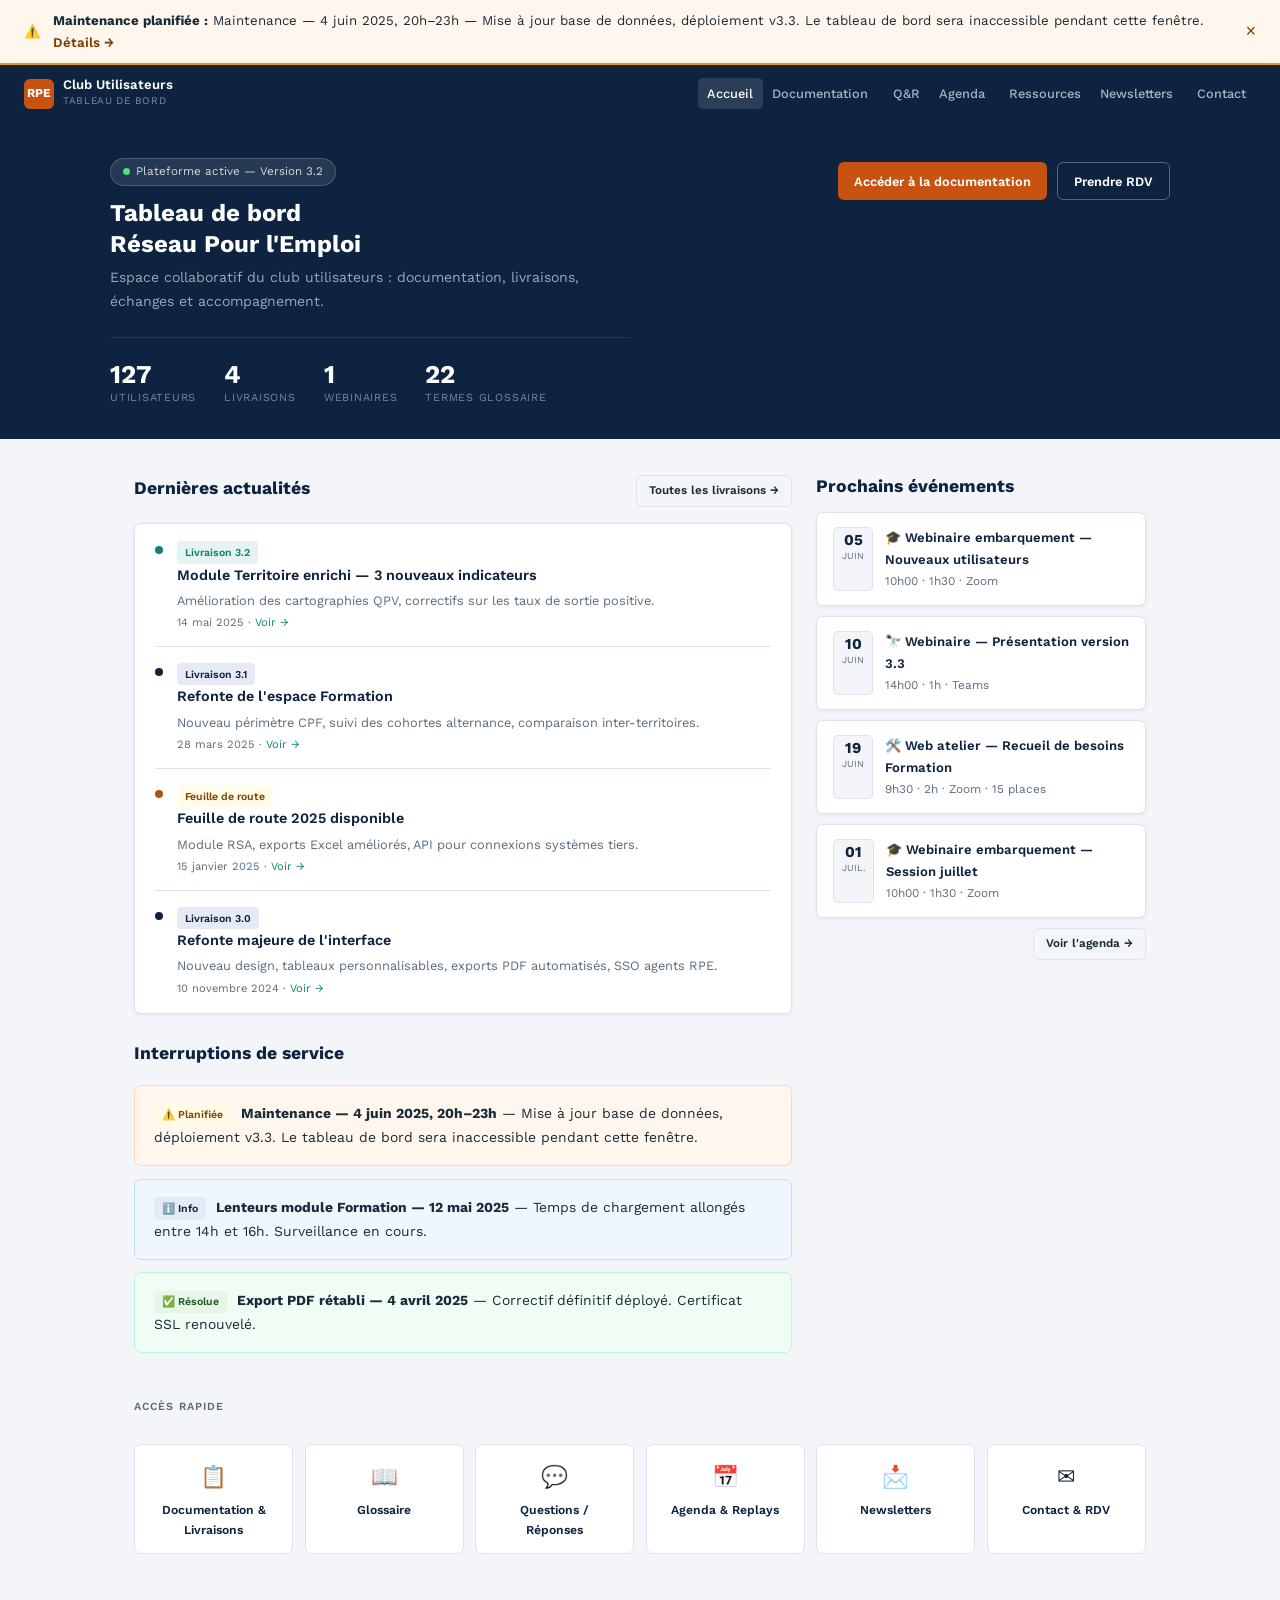
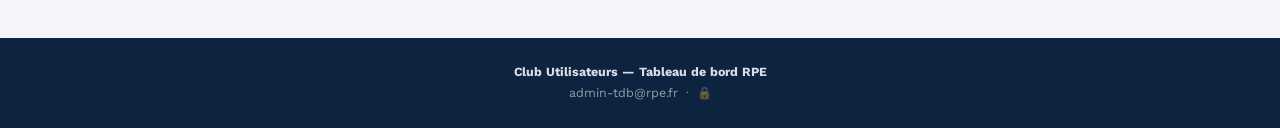
==== index.html @ bfde4b71 "Add files via upload" ====
<!DOCTYPE html>
<html lang="fr">
<head>
<meta charset="UTF-8"/><meta name="viewport" content="width=device-width,initial-scale=1"/>
<title>Accueil — Club Utilisateurs TDB RPE</title>
<link rel="stylesheet" href="style.css"/>
<style>
.hero{background:var(--navy);padding:2.25rem 1.5rem 2rem;}
.hero-inner{max-width:1060px;margin:0 auto;display:flex;align-items:flex-start;justify-content:space-between;gap:2rem;flex-wrap:wrap;}
.hero h1{font-size:1.5rem;font-weight:700;color:#fff;line-height:1.3;margin-bottom:.4rem;}
.hero p{font-size:.88rem;color:rgba(255,255,255,.6);max-width:520px;}
.hero-pill{display:inline-flex;align-items:center;gap:.4rem;background:rgba(255,255,255,.1);border:1px solid rgba(255,255,255,.18);color:rgba(255,255,255,.8);font-size:.73rem;padding:.2rem .75rem;border-radius:99px;margin-bottom:.75rem;}
.hdot{width:7px;height:7px;border-radius:50%;background:#4ade80;display:inline-block;animation:pulse 2s infinite;}
@keyframes pulse{0%,100%{opacity:1}50%{opacity:.35}}
.stats-bar{display:flex;flex-wrap:wrap;gap:1.75rem;margin-top:1.5rem;padding-top:1.5rem;border-top:1px solid rgba(255,255,255,.1);}
.stat .num{font-size:1.6rem;font-weight:700;color:#fff;line-height:1;}
.stat .lbl{font-size:.68rem;color:rgba(255,255,255,.45);text-transform:uppercase;letter-spacing:.07em;margin-top:.1rem;}
#alert-strip{background:#fff7ed;border-bottom:2px solid #f59e0b;padding:.6rem 1.5rem;font-size:.83rem;display:flex;align-items:center;gap:.75rem;}
#alert-strip a{color:#7c3a00;font-weight:600;}
.home-grid{display:grid;grid-template-columns:1fr 330px;gap:1.5rem;align-items:start;}
@media(max-width:800px){.home-grid{grid-template-columns:1fr;}}
.actu-item{display:flex;gap:.9rem;align-items:flex-start;padding:.85rem 0;border-bottom:1px solid var(--border);}
.actu-item:last-of-type{border-bottom:none;}
.adot{width:8px;height:8px;border-radius:50%;margin-top:.45rem;flex-shrink:0;}
.actu-item h4{font-size:.9rem;font-weight:600;color:var(--navy);margin-bottom:.15rem;}
.actu-item p{font-size:.8rem;color:var(--muted);}
.actu-date{font-size:.7rem;color:var(--muted);margin-top:.2rem;}
.evt-mini{background:var(--white);border:1px solid var(--border);border-radius:var(--r);padding:.85rem 1rem;margin-bottom:.65rem;display:flex;gap:.75rem;box-shadow:var(--sh);}
.edb{flex-shrink:0;text-align:center;background:var(--bg);border:1px solid var(--border);border-radius:5px;padding:.3rem .5rem;min-width:40px;}
.edb .d{font-weight:700;font-size:.95rem;line-height:1;color:var(--navy);}
.edb .m{font-size:.58rem;text-transform:uppercase;color:var(--muted);}
.evt-mini h4{font-size:.82rem;font-weight:600;color:var(--navy);}
.evt-mini p{font-size:.74rem;color:var(--muted);margin-top:.1rem;}
.qnav{display:grid;grid-template-columns:repeat(auto-fill,minmax(145px,1fr));gap:.7rem;margin-top:1.75rem;}
.qnc{background:var(--white);border:1px solid var(--border);border-radius:var(--r);padding:.85rem 1rem;text-align:center;display:block;transition:.15s;}
.qnc:hover{border-color:var(--teal);box-shadow:0 2px 8px rgba(11,131,116,.1);}
.qnc-icon{font-size:1.35rem;margin-bottom:.35rem;}
.qnc-lbl{font-size:.76rem;font-weight:600;color:var(--navy);}
</style>
</head>
<body>
<div id="alert-strip-wrap"></div>
<nav id="nav">
  <a href="index.html" class="brand"><div class="brand-logo">RPE</div><div><span class="brand-name">Club Utilisateurs</span><span class="brand-sub">Tableau de bord</span></div></a>
  <div class="nav-links">
    <a href="index.html">Accueil</a><a href="documentation.html">Documentation</a>
    <a href="qr.html">Q&amp;R</a><a href="agenda.html">Agenda</a>
    <a href="ressources.html">Ressources</a><a href="newsletter.html">Newsletters</a>
    <a href="contact.html">Contact</a>
  </div>
  <button class="hamburger" onclick="toggleNav()">&#9776;</button>
</nav>
<div id="mob-menu">
  <a href="index.html">Accueil</a><a href="documentation.html">Documentation</a>
  <a href="qr.html">Q&amp;R</a><a href="agenda.html">Agenda</a>
  <a href="ressources.html">Ressources</a><a href="newsletter.html">Newsletters</a>
  <a href="contact.html">Contact</a>
</div>

<div class="hero">
  <div class="hero-inner">
    <div>
      <div class="hero-pill"><span class="hdot"></span>Plateforme active &mdash; Version 3.2</div>
      <h1>Tableau de bord<br/>R&eacute;seau Pour l'Emploi</h1>
      <p>Espace collaboratif du club utilisateurs&nbsp;: documentation, livraisons, &eacute;changes et accompagnement.</p>
      <div class="stats-bar" id="hero-stats"></div>
    </div>
    <div style="display:flex;gap:.6rem;flex-wrap:wrap;padding-top:.25rem;">
      <a href="documentation.html" class="btn btn-accent">Acc&eacute;der &agrave; la documentation</a>
      <a href="contact.html" class="btn btn-ghost" style="color:#fff;border-color:rgba(255,255,255,.3);">Prendre RDV</a>
    </div>
  </div>
</div>

<div class="pw">
  <div class="home-grid">
    <div>
      <div style="display:flex;align-items:center;justify-content:space-between;margin-bottom:1rem;">
        <div class="page-title" style="font-size:1.1rem;">Derni&egrave;res actualit&eacute;s</div>
        <a href="documentation.html" class="btn btn-ghost btn-sm">Toutes les livraisons &rarr;</a>
      </div>
      <div class="card" style="padding:.1rem 1.25rem;" id="actualites-wrap"></div>
      <div style="margin-top:1.75rem;">
        <div style="display:flex;align-items:center;justify-content:space-between;margin-bottom:.9rem;">
          <div class="page-title" style="font-size:1.1rem;">Interruptions de service</div>
        </div>
        <div id="alertes-wrap"></div>
      </div>
    </div>
    <div>
      <div class="page-title" style="font-size:1.1rem;margin-bottom:.9rem;">Prochains &eacute;v&eacute;nements</div>
      <div id="evts-wrap"></div>
      <div style="margin-top:.5rem;text-align:right;"><a href="agenda.html" class="btn btn-ghost btn-sm">Voir l'agenda &rarr;</a></div>
    </div>
  </div>
  <div style="margin-top:2rem;"><div class="sec-label">Acc&egrave;s rapide</div>
  <div class="qnav">
    <a href="documentation.html" class="qnc"><div class="qnc-icon">&#128203;</div><div class="qnc-lbl">Documentation &amp; Livraisons</div></a>
    <a href="documentation.html#glossaire" class="qnc"><div class="qnc-icon">&#128214;</div><div class="qnc-lbl">Glossaire</div></a>
    <a href="qr.html" class="qnc"><div class="qnc-icon">&#128172;</div><div class="qnc-lbl">Questions / R&eacute;ponses</div></a>
    <a href="agenda.html" class="qnc"><div class="qnc-icon">&#128197;</div><div class="qnc-lbl">Agenda &amp; Replays</div></a>
    <a href="newsletter.html" class="qnc"><div class="qnc-icon">&#128233;</div><div class="qnc-lbl">Newsletters</div></a>
    <a href="contact.html" class="qnc"><div class="qnc-icon">&#9993;</div><div class="qnc-lbl">Contact &amp; RDV</div></a>
  </div></div>
</div>

<footer><strong>Club Utilisateurs &mdash; Tableau de bord RPE</strong><br/>
<a href="mailto:admin-tdb@rpe.fr">admin-tdb@rpe.fr</a> &nbsp;&middot;&nbsp;
<button onclick="openLoginModal()" style="background:none;border:none;cursor:pointer;color:rgba(255,255,255,.4);font-size:.75rem;font-family:inherit;" title="Acc&egrave;s administrateur">&#128274;</button>
</footer>
<div id="toast"></div>
<script src="data.js"></script><script src="nav.js"></script><script src="admin.js"></script>
<script>
DB.init(); initAdmin();
const dotColors={'badge-teal':'var(--teal)','badge-navy':'var(--navy)','badge-amber':'#b45309','badge-orange':'var(--accent)'};
const typeIcons={embarquement:'🎓',evolution:'🔭',atelier:'🛠️'};
function fmtLong(s){if(!s)return'';const d=new Date(s+'T00:00:00');return d.toLocaleDateString('fr-FR',{day:'2-digit',month:'long',year:'numeric'});}
function fmtEv(s){if(!s)return{d:'?',m:''};const d=new Date(s+'T00:00:00');return{d:d.getDate().toString().padStart(2,'0'),m:d.toLocaleDateString('fr-FR',{month:'short'})};}

function _refreshPage(){
  // strip
  const warns=DB.section('alertes').filter(a=>a.type==='warn');
  const sw=document.getElementById('alert-strip-wrap');
  sw.innerHTML=warns.length?`<div id="alert-strip"><span>&#9888;&#65039;</span><span><strong>Maintenance planifi&eacute;e&nbsp;:</strong> ${warns[0].title} &mdash; ${warns[0].desc} <a href="agenda.html">D&eacute;tails &rarr;</a></span><button style="background:none;border:none;cursor:pointer;font-size:1.1rem;color:#7c3a00;margin-left:auto;" onclick="this.closest('#alert-strip').style.display='none'">&#215;</button></div>`:'';

  // stats
  document.getElementById('hero-stats').innerHTML=
    `<div class="stat"><div class="num">127</div><div class="lbl">Utilisateurs</div></div>
     <div class="stat"><div class="num">${DB.section('livraisons').length}</div><div class="lbl">Livraisons</div></div>
     <div class="stat"><div class="num">${DB.section('evenements').filter(e=>e.archived&&e.type==='embarquement').length}</div><div class="lbl">Webinaires</div></div>
     <div class="stat"><div class="num">${DB.section('glossaire').length}</div><div class="lbl">Termes glossaire</div></div>`;

  // actualités
  const actus=DB.section('actualites').slice(0,4);
  document.getElementById('actualites-wrap').innerHTML=
    admAdd('actualites','une actualité')+
    actus.map(a=>`<div class="actu-item">
      <span class="adot" style="background:${dotColors[a.tagType]||'var(--teal)'}"></span>
      <div style="flex:1;">${a.tag?`<span class="badge ${a.tagType}">${a.tag}</span>`:''}<h4>${a.title}</h4>
      <p>${a.desc}</p>
      <div class="actu-date">${fmtLong(a.date)}${a.link?` &middot; <a href="${a.link}" style="color:var(--teal);">Voir &rarr;</a>`:''}</div>
      ${admCtrl('actualites',a.id)}</div></div>`).join('');

  // alertes
  document.getElementById('alertes-wrap').innerHTML=
    admAdd('alertes','une alerte')+
    DB.section('alertes').map(a=>{
      const cls={warn:'alert-warn',info:'alert-info',ok:'alert-ok'}[a.type]||'alert-info';
      const badge={warn:'⚠️ Planifiée',info:'ℹ️ Info',ok:'✅ Résolue'}[a.type]||'Info';
      const bc={warn:'badge-amber',info:'badge-navy',ok:'badge-green'}[a.type]||'badge-navy';
      return`<div class="alert-card ${cls}"><span class="badge ${bc}" style="margin-right:.6rem;">${badge}</span><strong>${a.title}</strong> — ${a.desc}${admCtrl('alertes',a.id)}</div>`;
    }).join('');

  // événements à venir
  const evts=DB.section('evenements').filter(e=>!e.archived).slice(0,4);
  document.getElementById('evts-wrap').innerHTML=evts.length?
    evts.map(ev=>{const dd=fmtEv(ev.fullDate);return`<div class="evt-mini">
      <div class="edb"><div class="d">${dd.d}</div><div class="m">${dd.m}</div></div>
      <div><h4>${typeIcons[ev.type]||'📅'} ${ev.title}</h4>
      <p>${ev.time?ev.time+' · ':''}${ev.duration} · ${ev.platform}${ev.capacity?' · '+ev.capacity:''}</p></div>
    </div>`}).join('')
    :'<p style="color:var(--muted);font-size:.85rem;">Aucun événement à venir.</p>';
}
_refreshPage();
</script>
</body></html>
---- style.css ----
@import url('https://fonts.googleapis.com/css2?family=Work+Sans:ital,wght@0,300;0,400;0,500;0,600;0,700;1,400&display=swap');

:root {
  --navy:    #0d2340;
  --navy2:   #153761;
  --accent:  #c85310;
  --teal:    #0b8374;
  --teal-bg: #e5f4f2;
  --bg:      #f3f5f9;
  --white:   #ffffff;
  --border:  #dce3ee;
  --text:    #1a2a38;
  --muted:   #5a6d7e;
  --r:       7px;
  --sh:      0 1px 4px rgba(13,35,64,.07);
}
*, *::before, *::after { box-sizing: border-box; margin: 0; padding: 0; }
html { scroll-behavior: smooth; }
body { font-family: 'Work Sans', sans-serif; background: var(--bg); color: var(--text); font-size: 15px; line-height: 1.65; }
a { color: inherit; text-decoration: none; }
img { max-width: 100%; }

/* ─── NAV ─────────────────────────────────────── */
#nav {
  position: sticky; top: 0; z-index: 200;
  background: var(--navy);
  display: flex; align-items: center; padding: 0 1.5rem;
  box-shadow: 0 2px 10px rgba(0,0,0,.18);
}
.brand {
  display: flex; align-items: center; gap: .55rem;
  padding: .75rem 0; margin-right: auto; text-decoration: none;
}
.brand-logo {
  width: 30px; height: 30px; border-radius: 6px;
  background: var(--accent);
  display: flex; align-items: center; justify-content: center;
  font-weight: 700; font-size: 12px; color: #fff; flex-shrink: 0;
}
.brand-name  { display: block; font-weight: 600; font-size: .82rem; color: #fff; line-height: 1.25; }
.brand-sub   { display: block; font-size: .63rem; color: rgba(255,255,255,.48); text-transform: uppercase; letter-spacing: .07em; }
.nav-links a {
  color: rgba(255,255,255,.65); font-size: .8rem; font-weight: 500;
  padding: .5rem .6rem; border-radius: 5px; transition: .15s;
}
.nav-links a:hover, .nav-links a.active { color: #fff; background: rgba(255,255,255,.12); }
.hamburger { display: none; background: none; border: none; color: #fff; font-size: 1.2rem; cursor: pointer; padding: .5rem .3rem; margin-left: .5rem; }
#mob-menu { display: none; background: var(--navy2); padding: .75rem 1.5rem 1.25rem; }
#mob-menu a { display: block; color: rgba(255,255,255,.8); padding: .45rem 0; font-size: .88rem; border-bottom: 1px solid rgba(255,255,255,.07); }

/* ─── PAGE WRAPPER ────────────────────────────── */
.pw { max-width: 1060px; margin: 0 auto; padding: 2.25rem 1.5rem; }

/* ─── TYPOGRAPHY ──────────────────────────────── */
.page-title { font-size: 1.5rem; font-weight: 700; color: var(--navy); line-height: 1.3; margin-bottom: .35rem; }
.page-sub   { font-size: .9rem; color: var(--muted); margin-bottom: 1.75rem; }
.sec-label  { font-size: .68rem; font-weight: 600; letter-spacing: .1em; text-transform: uppercase; color: var(--muted); margin-bottom: .4rem; }
h3 { font-size: .97rem; font-weight: 600; color: var(--navy); }
h4 { font-size: .88rem; font-weight: 600; color: var(--navy); }

/* ─── TABS ────────────────────────────────────── */
.tabs {
  display: flex; flex-wrap: wrap; gap: .35rem;
  border-bottom: 1px solid var(--border); margin-bottom: 1.75rem; padding-bottom: .6rem;
}
.tab {
  background: none; border: 1px solid transparent;
  color: var(--muted); font-family: 'Work Sans', sans-serif;
  font-size: .8rem; font-weight: 500; padding: .38rem .85rem;
  border-radius: 5px; cursor: pointer; transition: .15s;
}
.tab:hover { color: var(--text); background: var(--white); border-color: var(--border); }
.tab.active { color: var(--navy); background: var(--white); border-color: var(--border); font-weight: 600; }
.tab-panel { display: none; }
.tab-panel.active { display: block; }

/* ─── CARDS ───────────────────────────────────── */
.card {
  background: var(--white); border: 1px solid var(--border);
  border-radius: var(--r); padding: 1.15rem 1.25rem; box-shadow: var(--sh);
}
.card + .card { margin-top: .85rem; }
.grid-2 { display: grid; grid-template-columns: repeat(auto-fill, minmax(255px, 1fr)); gap: .9rem; }
.grid-3 { display: grid; grid-template-columns: repeat(auto-fill, minmax(200px, 1fr)); gap: .85rem; }
.grid-4 { display: grid; grid-template-columns: repeat(auto-fill, minmax(170px, 1fr)); gap: .85rem; }

/* ─── BUTTONS ─────────────────────────────────── */
.btn {
  display: inline-flex; align-items: center; gap: .4rem;
  padding: .48rem 1rem; border-radius: 6px;
  font-family: 'Work Sans', sans-serif; font-size: .8rem; font-weight: 600;
  cursor: pointer; border: none; transition: .15s; white-space: nowrap;
}
.btn-primary { background: var(--navy); color: #fff; }
.btn-primary:hover { background: var(--navy2); }
.btn-accent  { background: var(--accent); color: #fff; }
.btn-accent:hover { filter: brightness(.92); }
.btn-teal    { background: var(--teal); color: #fff; }
.btn-teal:hover { filter: brightness(.92); }
.btn-ghost   { background: none; border: 1px solid var(--border); color: var(--text); }
.btn-ghost:hover { border-color: var(--teal); color: var(--teal); }
.btn-sm { font-size: .73rem; padding: .32rem .75rem; }

/* ─── FORMS ───────────────────────────────────── */
.form-group { margin-bottom: .85rem; }
.form-group label { display: block; font-size: .73rem; font-weight: 600; color: var(--muted); text-transform: uppercase; letter-spacing: .07em; margin-bottom: .3rem; }
.fc {
  width: 100%; padding: .52rem .8rem;
  border: 1.5px solid var(--border); border-radius: 6px;
  font-family: 'Work Sans', sans-serif; font-size: .88rem; color: var(--text);
  background: #fff; outline: none; transition: .15s;
}
.fc:focus { border-color: var(--teal); }
textarea.fc { resize: vertical; min-height: 80px; }

/* ─── BADGES ──────────────────────────────────── */
.badge { display: inline-block; font-size: .66rem; font-weight: 600; padding: .15rem .5rem; border-radius: 4px; }
.badge-navy   { background: #e5eaf4; color: var(--navy); }
.badge-teal   { background: var(--teal-bg); color: var(--teal); }
.badge-orange { background: #fdeee6; color: #8b3a0c; }
.badge-green  { background: #e8f5e9; color: #1b5e20; }
.badge-amber  { background: #fffbe6; color: #7a4700; }
.badge-red    { background: #fce8e8; color: #9b1c1c; }
.badge-gray   { background: #eef0f3; color: var(--muted); }

/* ─── ALERT CARDS ─────────────────────────────── */
.alert-card { border-radius: var(--r); padding: 1rem 1.2rem; font-size: .87rem; border: 1px solid transparent; margin-bottom: .8rem; }
.alert-warn   { background: #fff7ed; border-color: #fed7aa; }
.alert-info   { background: #eff6ff; border-color: #bfdbfe; }
.alert-ok     { background: #f0fdf4; border-color: #bbf7d0; }

/* ─── MODAL ───────────────────────────────────── */
.modal-bg {
  display: none; position: fixed; inset: 0; background: rgba(0,0,0,.4);
  z-index: 500; align-items: center; justify-content: center;
}
.modal-bg.open { display: flex; }
.modal {
  background: var(--white); border-radius: 10px;
  padding: 1.75rem; width: min(400px, 90vw);
  box-shadow: 0 8px 32px rgba(0,0,0,.18);
}
.modal h3 { margin-bottom: 1.1rem; }

/* ─── FOOTER ──────────────────────────────────── */
footer {
  background: var(--navy); color: rgba(255,255,255,.5);
  text-align: center; padding: 1.5rem; font-size: .78rem; margin-top: 3rem;
}
footer strong { color: rgba(255,255,255,.85); }
footer a { color: rgba(255,255,255,.55); }
footer a:hover { color: #fff; }

/* ─── TOAST ───────────────────────────────────── */
#toast {
  position: fixed; bottom: 1.5rem; right: 1.5rem; z-index: 999;
  background: var(--teal); color: #fff;
  padding: .65rem 1.2rem; border-radius: 7px;
  font-size: .83rem; font-weight: 600;
  transform: translateY(80px); opacity: 0;
  transition: .3s cubic-bezier(.34,1.56,.64,1); pointer-events: none;
}
#toast.show { transform: translateY(0); opacity: 1; }

/* ─── TIMELINE ────────────────────────────────── */
.timeline { display: flex; flex-direction: column; gap: .85rem; }
.tl-item {
  display: flex; gap: 1.1rem; align-items: flex-start;
  background: var(--white); border: 1px solid var(--border);
  border-radius: var(--r); padding: 1.1rem; box-shadow: var(--sh);
}
.tl-date {
  flex-shrink: 0; text-align: center;
  background: var(--navy); color: #fff;
  border-radius: 6px; padding: .45rem .65rem; min-width: 54px;
}
.tl-date .day  { font-weight: 700; font-size: 1.2rem; line-height: 1; }
.tl-date .mon  { font-size: .62rem; text-transform: uppercase; letter-spacing: .06em; opacity: .65; }
.tl-content h3 { margin-bottom: .2rem; }
.tl-content p  { font-size: .85rem; color: var(--muted); margin-top: .2rem; }

/* ─── TABLE ───────────────────────────────────── */
.data-table { width: 100%; border-collapse: collapse; font-size: .85rem; }
.data-table th { text-align: left; padding: .55rem .9rem; font-size: .7rem; font-weight: 600; text-transform: uppercase; letter-spacing: .07em; color: var(--muted); border-bottom: 2px solid var(--border); }
.data-table td { padding: .6rem .9rem; border-bottom: 1px solid var(--border); vertical-align: top; }
.data-table tr:last-child td { border-bottom: none; }
.data-table tr:hover td { background: #f8fafc; }
.table-wrap { background: var(--white); border: 1px solid var(--border); border-radius: var(--r); overflow: hidden; box-shadow: var(--sh); overflow-x: auto; }

/* ─── RESPONSIVE ──────────────────────────────── */
@media (max-width: 680px) {
  .nav-links { display: none; }
  .hamburger { display: block; }
  .pw { padding: 1.5rem 1rem; }
  .page-title { font-size: 1.25rem; }
  .tl-item { flex-direction: column; gap: .6rem; }
}

/* ─── ADMIN ───────────────────────────────────── */
#adm-bar{background:var(--teal);color:#fff;padding:.5rem 1.5rem;font-size:.8rem;display:flex;align-items:center;gap:.75rem;flex-wrap:wrap;}
#adm-bar strong{font-weight:600;}
.adm-ctrl{display:flex;gap:.3rem;margin-top:.5rem;flex-wrap:wrap;}
.adm-btn{background:rgba(0,0,0,.04);border:1px solid var(--border);border-radius:4px;padding:.22rem .5rem;cursor:pointer;font-size:.75rem;transition:.15s;font-family:'Work Sans',sans-serif;line-height:1.4;}
.adm-btn:hover{background:var(--bg);border-color:var(--teal);}
.adm-btn.del:hover{background:#fce8e8;border-color:#f09595;color:#b91c1c;}
.adm-add{display:inline-flex;align-items:center;gap:.35rem;background:var(--teal-bg);border:1.5px dashed var(--teal);color:var(--teal);border-radius:6px;padding:.38rem .9rem;font-size:.78rem;font-weight:600;cursor:pointer;margin-bottom:1rem;font-family:'Work Sans',sans-serif;transition:.15s;}
.adm-add:hover{background:var(--teal);color:#fff;}
/* modal */
#adm-modal-bg{display:none;position:fixed;inset:0;background:rgba(0,0,0,.45);z-index:700;align-items:flex-start;justify-content:center;padding:2rem 1rem;overflow-y:auto;}
#adm-modal-bg.open{display:flex;}
#adm-modal{background:#fff;border-radius:10px;padding:1.75rem;width:min(580px,100%);box-shadow:0 8px 32px rgba(0,0,0,.2);}
#adm-modal h3{font-size:1rem;font-weight:700;color:var(--navy);margin-bottom:1.1rem;}
.adm-form-grid{display:grid;grid-template-columns:1fr 1fr;gap:.6rem .85rem;}
.adm-form-grid .span2{grid-column:1/-1;}
.adm-field label{display:block;font-size:.7rem;font-weight:600;color:var(--muted);text-transform:uppercase;letter-spacing:.07em;margin-bottom:.28rem;}
/* gf-btn */
.gf-btn{background:none;border:1px solid var(--border);border-radius:5px;color:var(--muted);font-family:'Work Sans',sans-serif;font-size:.76rem;font-weight:500;padding:.3rem .75rem;cursor:pointer;transition:.15s;}
.gf-btn.on{background:var(--navy);border-color:var(--navy);color:#fff;}
.gf-btn:hover:not(.on){border-color:var(--navy);color:var(--navy);}
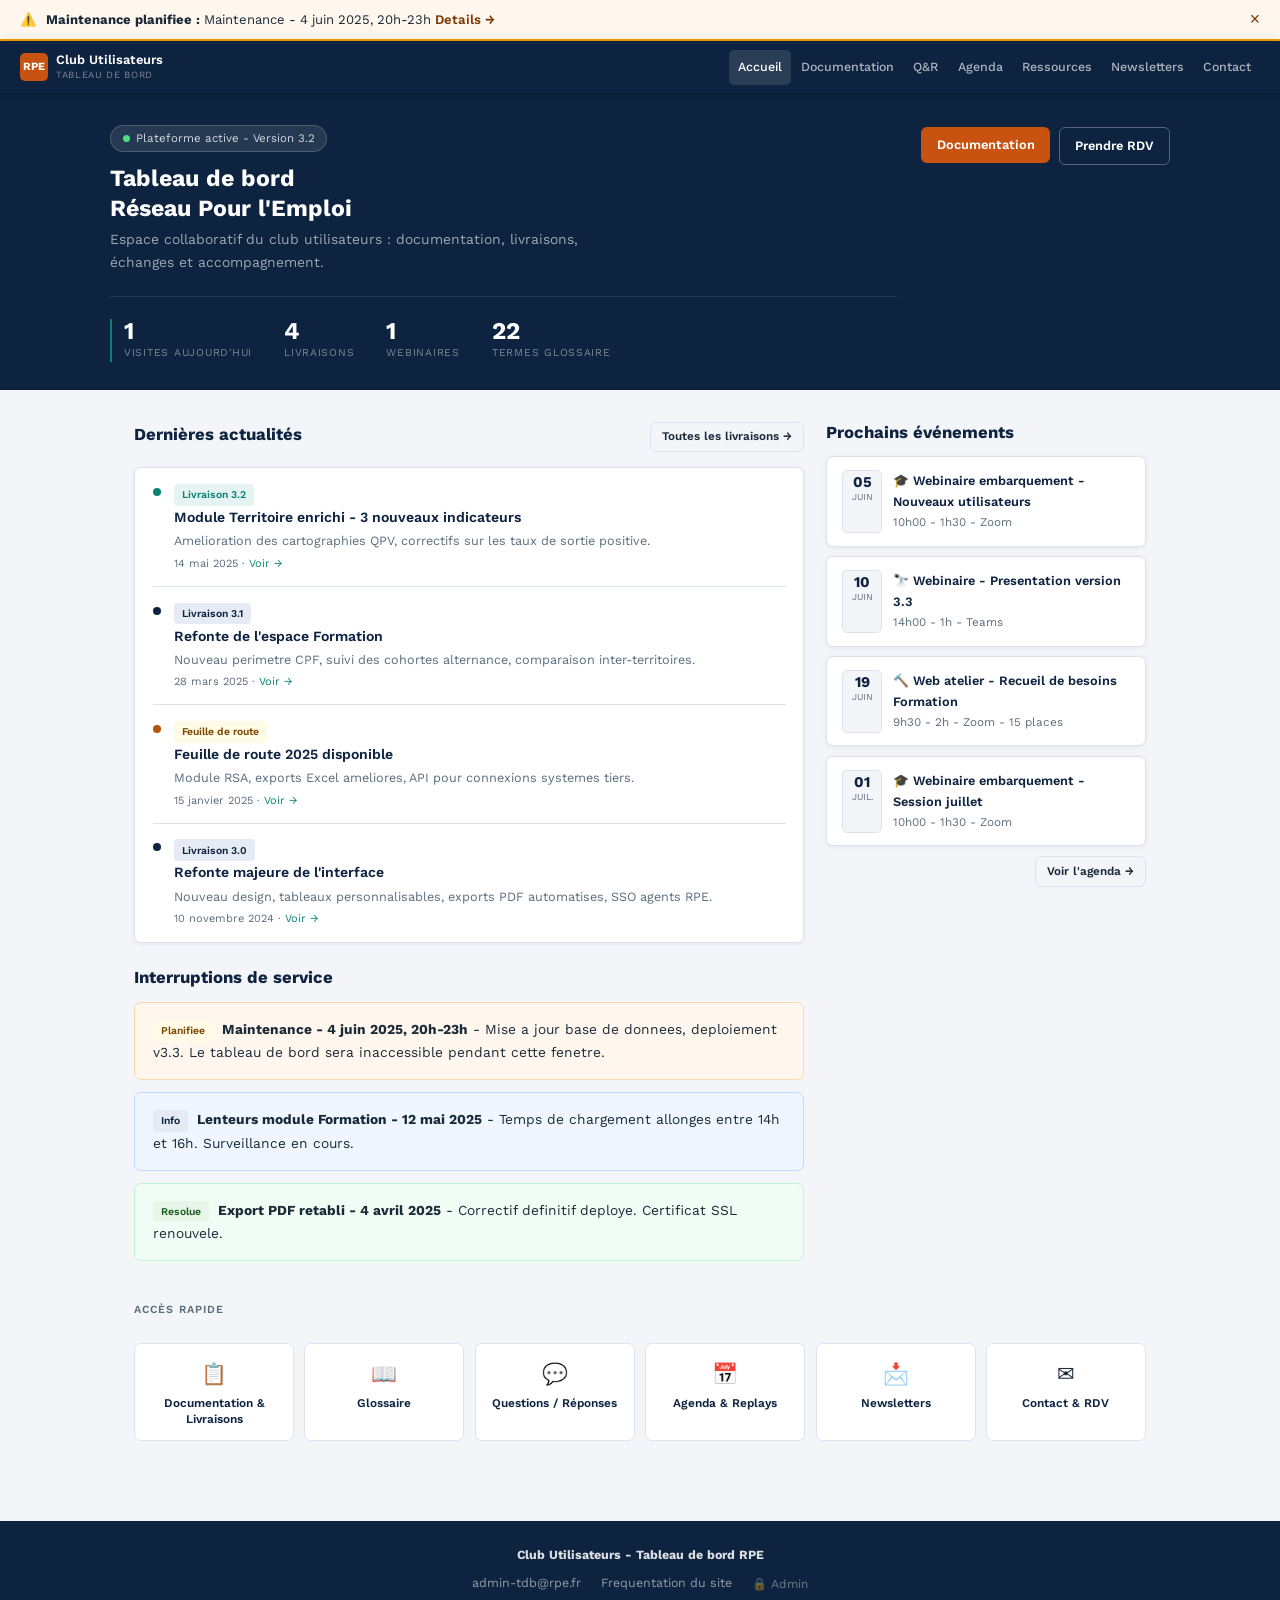
==== commit f3700f00: "sdfsd" ====
--- a/index.html
+++ b/index.html
@@ -2,40 +2,39 @@
 <html lang="fr">
 <head>
 <meta charset="UTF-8"/><meta name="viewport" content="width=device-width,initial-scale=1"/>
-<title>Accueil — Club Utilisateurs TDB RPE</title>
+<title>Accueil - Club Utilisateurs TDB RPE</title>
 <link rel="stylesheet" href="style.css"/>
 <style>
-.hero{background:var(--navy);padding:2.25rem 1.5rem 2rem;}
-.hero-inner{max-width:1060px;margin:0 auto;display:flex;align-items:flex-start;justify-content:space-between;gap:2rem;flex-wrap:wrap;}
-.hero h1{font-size:1.5rem;font-weight:700;color:#fff;line-height:1.3;margin-bottom:.4rem;}
-.hero p{font-size:.88rem;color:rgba(255,255,255,.6);max-width:520px;}
-.hero-pill{display:inline-flex;align-items:center;gap:.4rem;background:rgba(255,255,255,.1);border:1px solid rgba(255,255,255,.18);color:rgba(255,255,255,.8);font-size:.73rem;padding:.2rem .75rem;border-radius:99px;margin-bottom:.75rem;}
+.hero{background:var(--navy);padding:2rem 1.5rem 1.75rem;}
+.hero-inner{max-width:1060px;margin:0 auto;display:flex;align-items:flex-start;justify-content:space-between;gap:1.5rem;flex-wrap:wrap;}
+.hero h1{font-size:1.45rem;font-weight:700;color:#fff;line-height:1.3;margin-bottom:.35rem;}
+.hero-pill{display:inline-flex;align-items:center;gap:.4rem;background:rgba(255,255,255,.1);border:1px solid rgba(255,255,255,.18);color:rgba(255,255,255,.8);font-size:.72rem;padding:.18rem .72rem;border-radius:99px;margin-bottom:.65rem;}
 .hdot{width:7px;height:7px;border-radius:50%;background:#4ade80;display:inline-block;animation:pulse 2s infinite;}
 @keyframes pulse{0%,100%{opacity:1}50%{opacity:.35}}
-.stats-bar{display:flex;flex-wrap:wrap;gap:1.75rem;margin-top:1.5rem;padding-top:1.5rem;border-top:1px solid rgba(255,255,255,.1);}
-.stat .num{font-size:1.6rem;font-weight:700;color:#fff;line-height:1;}
-.stat .lbl{font-size:.68rem;color:rgba(255,255,255,.45);text-transform:uppercase;letter-spacing:.07em;margin-top:.1rem;}
-#alert-strip{background:#fff7ed;border-bottom:2px solid #f59e0b;padding:.6rem 1.5rem;font-size:.83rem;display:flex;align-items:center;gap:.75rem;}
-#alert-strip a{color:#7c3a00;font-weight:600;}
-.home-grid{display:grid;grid-template-columns:1fr 330px;gap:1.5rem;align-items:start;}
-@media(max-width:800px){.home-grid{grid-template-columns:1fr;}}
-.actu-item{display:flex;gap:.9rem;align-items:flex-start;padding:.85rem 0;border-bottom:1px solid var(--border);}
+.stats-bar{display:flex;flex-wrap:wrap;gap:1.25rem 2rem;margin-top:1.35rem;padding-top:1.35rem;border-top:1px solid rgba(255,255,255,.1);}
+.stat .num{font-size:1.5rem;font-weight:700;color:#fff;line-height:1;}
+.stat .lbl{font-size:.66rem;color:rgba(255,255,255,.45);text-transform:uppercase;letter-spacing:.07em;margin-top:.1rem;}
+.stat.today{border-left:2px solid var(--teal);padding-left:.75rem;}
+#alert-strip{background:#fff7ed;border-bottom:2px solid #f59e0b;padding:.55rem 1.25rem;font-size:.82rem;display:flex;align-items:center;gap:.65rem;flex-wrap:wrap;}
+.home-grid{display:grid;grid-template-columns:1fr 320px;gap:1.35rem;align-items:start;}
+@media(max-width:820px){.home-grid{grid-template-columns:1fr;}}
+.actu-item{display:flex;gap:.85rem;align-items:flex-start;padding:.8rem 0;border-bottom:1px solid var(--border);}
 .actu-item:last-of-type{border-bottom:none;}
-.adot{width:8px;height:8px;border-radius:50%;margin-top:.45rem;flex-shrink:0;}
-.actu-item h4{font-size:.9rem;font-weight:600;color:var(--navy);margin-bottom:.15rem;}
-.actu-item p{font-size:.8rem;color:var(--muted);}
-.actu-date{font-size:.7rem;color:var(--muted);margin-top:.2rem;}
-.evt-mini{background:var(--white);border:1px solid var(--border);border-radius:var(--r);padding:.85rem 1rem;margin-bottom:.65rem;display:flex;gap:.75rem;box-shadow:var(--sh);}
-.edb{flex-shrink:0;text-align:center;background:var(--bg);border:1px solid var(--border);border-radius:5px;padding:.3rem .5rem;min-width:40px;}
-.edb .d{font-weight:700;font-size:.95rem;line-height:1;color:var(--navy);}
-.edb .m{font-size:.58rem;text-transform:uppercase;color:var(--muted);}
-.evt-mini h4{font-size:.82rem;font-weight:600;color:var(--navy);}
-.evt-mini p{font-size:.74rem;color:var(--muted);margin-top:.1rem;}
-.qnav{display:grid;grid-template-columns:repeat(auto-fill,minmax(145px,1fr));gap:.7rem;margin-top:1.75rem;}
-.qnc{background:var(--white);border:1px solid var(--border);border-radius:var(--r);padding:.85rem 1rem;text-align:center;display:block;transition:.15s;}
+.adot{width:8px;height:8px;border-radius:50%;margin-top:.42rem;flex-shrink:0;}
+.actu-item h4{font-size:.88rem;font-weight:600;color:var(--navy);margin-bottom:.12rem;}
+.actu-item p{font-size:.79rem;color:var(--muted);}
+.actu-date{font-size:.69rem;color:var(--muted);margin-top:.18rem;}
+.evt-mini{background:var(--white);border:1px solid var(--border);border-radius:var(--r);padding:.8rem .95rem;margin-bottom:.6rem;display:flex;gap:.7rem;box-shadow:var(--sh);}
+.edb{flex-shrink:0;text-align:center;background:var(--bg);border:1px solid var(--border);border-radius:5px;padding:.28rem .48rem;min-width:40px;}
+.edb .d{font-weight:700;font-size:.93rem;line-height:1;color:var(--navy);}
+.edb .m{font-size:.57rem;text-transform:uppercase;color:var(--muted);}
+.evt-mini h4{font-size:.8rem;font-weight:600;color:var(--navy);}
+.evt-mini p{font-size:.73rem;color:var(--muted);margin-top:.08rem;}
+.qnav{display:grid;grid-template-columns:repeat(auto-fill,minmax(140px,1fr));gap:.65rem;margin-top:1.5rem;}
+.qnc{background:var(--white);border:1px solid var(--border);border-radius:var(--r);padding:.8rem .9rem;text-align:center;display:block;transition:.15s;}
 .qnc:hover{border-color:var(--teal);box-shadow:0 2px 8px rgba(11,131,116,.1);}
-.qnc-icon{font-size:1.35rem;margin-bottom:.35rem;}
-.qnc-lbl{font-size:.76rem;font-weight:600;color:var(--navy);}
+.qnc-icon{font-size:1.3rem;margin-bottom:.32rem;}
+.qnc-lbl{font-size:.74rem;font-weight:600;color:var(--navy);line-height:1.3;}
 </style>
 </head>
 <body>
@@ -59,14 +58,14 @@
 
 <div class="hero">
   <div class="hero-inner">
-    <div>
-      <div class="hero-pill"><span class="hdot"></span>Plateforme active &mdash; Version 3.2</div>
+    <div style="flex:1;min-width:0;">
+      <div class="hero-pill"><span class="hdot"></span>Plateforme active - Version 3.2</div>
       <h1>Tableau de bord<br/>R&eacute;seau Pour l'Emploi</h1>
-      <p>Espace collaboratif du club utilisateurs&nbsp;: documentation, livraisons, &eacute;changes et accompagnement.</p>
+      <p style="font-size:.87rem;color:rgba(255,255,255,.6);max-width:480px;">Espace collaboratif du club utilisateurs : documentation, livraisons, &eacute;changes et accompagnement.</p>
       <div class="stats-bar" id="hero-stats"></div>
     </div>
-    <div style="display:flex;gap:.6rem;flex-wrap:wrap;padding-top:.25rem;">
-      <a href="documentation.html" class="btn btn-accent">Acc&eacute;der &agrave; la documentation</a>
+    <div style="display:flex;gap:.55rem;flex-wrap:wrap;align-items:flex-start;padding-top:.1rem;">
+      <a href="documentation.html" class="btn btn-accent">Documentation</a>
       <a href="contact.html" class="btn btn-ghost" style="color:#fff;border-color:rgba(255,255,255,.3);">Prendre RDV</a>
     </div>
   </div>
@@ -75,25 +74,23 @@
 <div class="pw">
   <div class="home-grid">
     <div>
-      <div style="display:flex;align-items:center;justify-content:space-between;margin-bottom:1rem;">
-        <div class="page-title" style="font-size:1.1rem;">Derni&egrave;res actualit&eacute;s</div>
+      <div style="display:flex;align-items:center;justify-content:space-between;margin-bottom:.9rem;flex-wrap:wrap;gap:.5rem;">
+        <div class="page-title" style="font-size:1.05rem;">Derni&egrave;res actualit&eacute;s</div>
         <a href="documentation.html" class="btn btn-ghost btn-sm">Toutes les livraisons &rarr;</a>
       </div>
-      <div class="card" style="padding:.1rem 1.25rem;" id="actualites-wrap"></div>
-      <div style="margin-top:1.75rem;">
-        <div style="display:flex;align-items:center;justify-content:space-between;margin-bottom:.9rem;">
-          <div class="page-title" style="font-size:1.1rem;">Interruptions de service</div>
-        </div>
+      <div class="card" style="padding:.05rem 1.1rem;" id="actualites-wrap"></div>
+      <div style="margin-top:1.5rem;">
+        <div class="page-title" style="font-size:1.05rem;margin-bottom:.8rem;">Interruptions de service</div>
         <div id="alertes-wrap"></div>
       </div>
     </div>
     <div>
-      <div class="page-title" style="font-size:1.1rem;margin-bottom:.9rem;">Prochains &eacute;v&eacute;nements</div>
+      <div class="page-title" style="font-size:1.05rem;margin-bottom:.8rem;">Prochains &eacute;v&eacute;nements</div>
       <div id="evts-wrap"></div>
-      <div style="margin-top:.5rem;text-align:right;"><a href="agenda.html" class="btn btn-ghost btn-sm">Voir l'agenda &rarr;</a></div>
+      <div style="text-align:right;margin-top:.4rem;"><a href="agenda.html" class="btn btn-ghost btn-sm">Voir l'agenda &rarr;</a></div>
     </div>
   </div>
-  <div style="margin-top:2rem;"><div class="sec-label">Acc&egrave;s rapide</div>
+  <div style="margin-top:1.75rem;"><div class="sec-label">Acc&egrave;s rapide</div>
   <div class="qnav">
     <a href="documentation.html" class="qnc"><div class="qnc-icon">&#128203;</div><div class="qnc-lbl">Documentation &amp; Livraisons</div></a>
     <a href="documentation.html#glossaire" class="qnc"><div class="qnc-icon">&#128214;</div><div class="qnc-lbl">Glossaire</div></a>
@@ -104,63 +101,65 @@
   </div></div>
 </div>
 
-<footer><strong>Club Utilisateurs &mdash; Tableau de bord RPE</strong><br/>
-<a href="mailto:admin-tdb@rpe.fr">admin-tdb@rpe.fr</a> &nbsp;&middot;&nbsp;
-<button onclick="openLoginModal()" style="background:none;border:none;cursor:pointer;color:rgba(255,255,255,.4);font-size:.75rem;font-family:inherit;" title="Acc&egrave;s administrateur">&#128274;</button>
+<footer>
+  <strong>Club Utilisateurs - Tableau de bord RPE</strong><br/>
+  <div class="footer-links">
+    <a href="mailto:admin-tdb@rpe.fr">admin-tdb@rpe.fr</a>
+    <a href="frequentation.html">Frequentation du site</a>
+    <button onclick="openLoginModal()" style="background:none;border:none;cursor:pointer;color:rgba(255,255,255,.4);font-size:.75rem;font-family:inherit;">&#128274; Admin</button>
+  </div>
 </footer>
 <div id="toast"></div>
-<script src="data.js"></script><script src="nav.js"></script><script src="admin.js"></script>
+<script src="data.js"></script><script src="nav.js"></script><script src="admin.js"></script><script src="visits.js"></script>
 <script>
-DB.init(); initAdmin();
+DB.init();VISITS.seed();initAdmin();
 const dotColors={'badge-teal':'var(--teal)','badge-navy':'var(--navy)','badge-amber':'#b45309','badge-orange':'var(--accent)'};
-const typeIcons={embarquement:'🎓',evolution:'🔭',atelier:'🛠️'};
+const typeIcons={embarquement:'&#127891;',evolution:'&#128301;',atelier:'&#128296;'};
+
 function fmtLong(s){if(!s)return'';const d=new Date(s+'T00:00:00');return d.toLocaleDateString('fr-FR',{day:'2-digit',month:'long',year:'numeric'});}
 function fmtEv(s){if(!s)return{d:'?',m:''};const d=new Date(s+'T00:00:00');return{d:d.getDate().toString().padStart(2,'0'),m:d.toLocaleDateString('fr-FR',{month:'short'})};}
 
 function _refreshPage(){
-  // strip
   const warns=DB.section('alertes').filter(a=>a.type==='warn');
   const sw=document.getElementById('alert-strip-wrap');
-  sw.innerHTML=warns.length?`<div id="alert-strip"><span>&#9888;&#65039;</span><span><strong>Maintenance planifi&eacute;e&nbsp;:</strong> ${warns[0].title} &mdash; ${warns[0].desc} <a href="agenda.html">D&eacute;tails &rarr;</a></span><button style="background:none;border:none;cursor:pointer;font-size:1.1rem;color:#7c3a00;margin-left:auto;" onclick="this.closest('#alert-strip').style.display='none'">&#215;</button></div>`:'';
+  sw.innerHTML=warns.length?`<div id="alert-strip"><span>&#9888;&#65039;</span><span><strong>Maintenance planifiee :</strong> ${warns[0].title} <a href="agenda.html" style="color:#7c3a00;font-weight:600;">Details &rarr;</a></span><button style="background:none;border:none;cursor:pointer;font-size:1.1rem;color:#7c3a00;margin-left:auto;" onclick="this.closest('#alert-strip').style.display='none'">&#215;</button></div>`:'';
 
-  // stats
+  const today=VISITS.todayCount();
   document.getElementById('hero-stats').innerHTML=
-    `<div class="stat"><div class="num">127</div><div class="lbl">Utilisateurs</div></div>
+    `<div class="stat today"><div class="num" id="today-ctr">${today}</div><div class="lbl">Visites aujourd'hui</div></div>
      <div class="stat"><div class="num">${DB.section('livraisons').length}</div><div class="lbl">Livraisons</div></div>
      <div class="stat"><div class="num">${DB.section('evenements').filter(e=>e.archived&&e.type==='embarquement').length}</div><div class="lbl">Webinaires</div></div>
-     <div class="stat"><div class="num">${DB.section('glossaire').length}</div><div class="lbl">Termes glossaire</div></div>`;
+     <div class="stat"><div class="num">${DB.section('glossaire').filter(g=>g.status==='approved').length}</div><div class="lbl">Termes glossaire</div></div>`;
 
-  // actualités
   const actus=DB.section('actualites').slice(0,4);
   document.getElementById('actualites-wrap').innerHTML=
-    admAdd('actualites','une actualité')+
+    admAdd('actualites','une actualite')+
     actus.map(a=>`<div class="actu-item">
       <span class="adot" style="background:${dotColors[a.tagType]||'var(--teal)'}"></span>
-      <div style="flex:1;">${a.tag?`<span class="badge ${a.tagType}">${a.tag}</span>`:''}<h4>${a.title}</h4>
-      <p>${a.desc}</p>
-      <div class="actu-date">${fmtLong(a.date)}${a.link?` &middot; <a href="${a.link}" style="color:var(--teal);">Voir &rarr;</a>`:''}</div>
+      <div style="flex:1;min-width:0;">${a.tag?`<span class="badge ${a.tagType}">${a.tag}</span>`:''}<h4>${a.title}</h4>
+      <p>${a.desc}</p><div class="actu-date">${fmtLong(a.date)}${a.link?` &middot; <a href="${a.link}" style="color:var(--teal);">Voir &rarr;</a>`:''}</div>
       ${admCtrl('actualites',a.id)}</div></div>`).join('');
 
-  // alertes
   document.getElementById('alertes-wrap').innerHTML=
     admAdd('alertes','une alerte')+
     DB.section('alertes').map(a=>{
       const cls={warn:'alert-warn',info:'alert-info',ok:'alert-ok'}[a.type]||'alert-info';
-      const badge={warn:'⚠️ Planifiée',info:'ℹ️ Info',ok:'✅ Résolue'}[a.type]||'Info';
-      const bc={warn:'badge-amber',info:'badge-navy',ok:'badge-green'}[a.type]||'badge-navy';
-      return`<div class="alert-card ${cls}"><span class="badge ${bc}" style="margin-right:.6rem;">${badge}</span><strong>${a.title}</strong> — ${a.desc}${admCtrl('alertes',a.id)}</div>`;
+      const badge={warn:'Planifiee',info:'Info',ok:'Resolue'}[a.type];
+      const bc={warn:'badge-amber',info:'badge-navy',ok:'badge-green'}[a.type];
+      return`<div class="alert-card ${cls}"><span class="badge ${bc}" style="margin-right:.55rem;">${badge}</span><strong>${a.title}</strong> - ${a.desc}${admCtrl('alertes',a.id)}</div>`;
     }).join('');
 
-  // événements à venir
   const evts=DB.section('evenements').filter(e=>!e.archived).slice(0,4);
   document.getElementById('evts-wrap').innerHTML=evts.length?
     evts.map(ev=>{const dd=fmtEv(ev.fullDate);return`<div class="evt-mini">
       <div class="edb"><div class="d">${dd.d}</div><div class="m">${dd.m}</div></div>
-      <div><h4>${typeIcons[ev.type]||'📅'} ${ev.title}</h4>
-      <p>${ev.time?ev.time+' · ':''}${ev.duration} · ${ev.platform}${ev.capacity?' · '+ev.capacity:''}</p></div>
-    </div>`}).join('')
-    :'<p style="color:var(--muted);font-size:.85rem;">Aucun événement à venir.</p>';
+      <div><h4>${typeIcons[ev.type]||''} ${ev.title}</h4>
+      <p>${ev.time?ev.time+' - ':''}${ev.duration} - ${ev.platform}${ev.capacity?' - '+ev.capacity:''}</p></div>
+    </div>`}).join(''):'<p style="color:var(--muted);font-size:.85rem;">Aucun evenement a venir.</p>';
 }
 _refreshPage();
+VISITS.record().then(()=>{
+  document.getElementById('today-ctr').textContent=VISITS.todayCount();
+});
 </script>
 </body></html>
--- a/style.css
+++ b/style.css
@@ -15,58 +15,62 @@
   --sh:      0 1px 4px rgba(13,35,64,.07);
 }
 *, *::before, *::after { box-sizing: border-box; margin: 0; padding: 0; }
-html { scroll-behavior: smooth; }
+html { scroll-behavior: smooth; font-size: 16px; }
 body { font-family: 'Work Sans', sans-serif; background: var(--bg); color: var(--text); font-size: 15px; line-height: 1.65; }
 a { color: inherit; text-decoration: none; }
-img { max-width: 100%; }
+img { max-width: 100%; display: block; }
 
 /* ─── NAV ─────────────────────────────────────── */
 #nav {
   position: sticky; top: 0; z-index: 200;
   background: var(--navy);
-  display: flex; align-items: center; padding: 0 1.5rem;
+  display: flex; align-items: center; padding: 0 1.25rem;
   box-shadow: 0 2px 10px rgba(0,0,0,.18);
+  min-height: 52px;
 }
 .brand {
-  display: flex; align-items: center; gap: .55rem;
-  padding: .75rem 0; margin-right: auto; text-decoration: none;
+  display: flex; align-items: center; gap: .5rem;
+  padding: .65rem 0; margin-right: auto; text-decoration: none;
+  flex-shrink: 0;
 }
 .brand-logo {
-  width: 30px; height: 30px; border-radius: 6px;
+  width: 28px; height: 28px; border-radius: 5px;
   background: var(--accent);
   display: flex; align-items: center; justify-content: center;
-  font-weight: 700; font-size: 12px; color: #fff; flex-shrink: 0;
-}
-.brand-name  { display: block; font-weight: 600; font-size: .82rem; color: #fff; line-height: 1.25; }
-.brand-sub   { display: block; font-size: .63rem; color: rgba(255,255,255,.48); text-transform: uppercase; letter-spacing: .07em; }
+  font-weight: 700; font-size: 11px; color: #fff; flex-shrink: 0;
+}
+.brand-name  { display: block; font-weight: 600; font-size: .8rem; color: #fff; line-height: 1.2; }
+.brand-sub   { display: block; font-size: .6rem; color: rgba(255,255,255,.45); text-transform: uppercase; letter-spacing: .07em; }
+.nav-links { display: flex; align-items: center; flex-wrap: wrap; gap: .1rem; }
 .nav-links a {
-  color: rgba(255,255,255,.65); font-size: .8rem; font-weight: 500;
-  padding: .5rem .6rem; border-radius: 5px; transition: .15s;
+  color: rgba(255,255,255,.65); font-size: .78rem; font-weight: 500;
+  padding: .45rem .55rem; border-radius: 5px; transition: .15s; white-space: nowrap;
 }
 .nav-links a:hover, .nav-links a.active { color: #fff; background: rgba(255,255,255,.12); }
-.hamburger { display: none; background: none; border: none; color: #fff; font-size: 1.2rem; cursor: pointer; padding: .5rem .3rem; margin-left: .5rem; }
-#mob-menu { display: none; background: var(--navy2); padding: .75rem 1.5rem 1.25rem; }
+.hamburger { display: none; background: none; border: none; color: #fff; font-size: 1.2rem; cursor: pointer; padding: .45rem .3rem; margin-left: .5rem; line-height: 1; }
+#mob-menu { display: none; background: var(--navy2); padding: .75rem 1.25rem 1rem; }
 #mob-menu a { display: block; color: rgba(255,255,255,.8); padding: .45rem 0; font-size: .88rem; border-bottom: 1px solid rgba(255,255,255,.07); }
+#mob-menu a:last-child { border-bottom: none; }
 
 /* ─── PAGE WRAPPER ────────────────────────────── */
-.pw { max-width: 1060px; margin: 0 auto; padding: 2.25rem 1.5rem; }
+.pw { max-width: 1060px; margin: 0 auto; padding: 2rem 1.5rem; }
 
 /* ─── TYPOGRAPHY ──────────────────────────────── */
-.page-title { font-size: 1.5rem; font-weight: 700; color: var(--navy); line-height: 1.3; margin-bottom: .35rem; }
-.page-sub   { font-size: .9rem; color: var(--muted); margin-bottom: 1.75rem; }
+.page-title { font-size: 1.45rem; font-weight: 700; color: var(--navy); line-height: 1.3; margin-bottom: .3rem; }
+.page-sub   { font-size: .88rem; color: var(--muted); margin-bottom: 1.75rem; }
 .sec-label  { font-size: .68rem; font-weight: 600; letter-spacing: .1em; text-transform: uppercase; color: var(--muted); margin-bottom: .4rem; }
-h3 { font-size: .97rem; font-weight: 600; color: var(--navy); }
-h4 { font-size: .88rem; font-weight: 600; color: var(--navy); }
+h3 { font-size: .96rem; font-weight: 600; color: var(--navy); }
+h4 { font-size: .87rem; font-weight: 600; color: var(--navy); }
 
 /* ─── TABS ────────────────────────────────────── */
 .tabs {
-  display: flex; flex-wrap: wrap; gap: .35rem;
-  border-bottom: 1px solid var(--border); margin-bottom: 1.75rem; padding-bottom: .6rem;
+  display: flex; flex-wrap: wrap; gap: .3rem;
+  border-bottom: 1px solid var(--border); margin-bottom: 1.75rem; padding-bottom: .55rem;
 }
 .tab {
   background: none; border: 1px solid transparent;
   color: var(--muted); font-family: 'Work Sans', sans-serif;
-  font-size: .8rem; font-weight: 500; padding: .38rem .85rem;
+  font-size: .78rem; font-weight: 500; padding: .35rem .8rem;
   border-radius: 5px; cursor: pointer; transition: .15s;
 }
 .tab:hover { color: var(--text); background: var(--white); border-color: var(--border); }
@@ -77,19 +81,20 @@
 /* ─── CARDS ───────────────────────────────────── */
 .card {
   background: var(--white); border: 1px solid var(--border);
-  border-radius: var(--r); padding: 1.15rem 1.25rem; box-shadow: var(--sh);
+  border-radius: var(--r); padding: 1.1rem 1.25rem; box-shadow: var(--sh);
 }
 .card + .card { margin-top: .85rem; }
-.grid-2 { display: grid; grid-template-columns: repeat(auto-fill, minmax(255px, 1fr)); gap: .9rem; }
+.grid-2 { display: grid; grid-template-columns: repeat(auto-fill, minmax(260px, 1fr)); gap: .85rem; }
 .grid-3 { display: grid; grid-template-columns: repeat(auto-fill, minmax(200px, 1fr)); gap: .85rem; }
 .grid-4 { display: grid; grid-template-columns: repeat(auto-fill, minmax(170px, 1fr)); gap: .85rem; }
 
 /* ─── BUTTONS ─────────────────────────────────── */
 .btn {
-  display: inline-flex; align-items: center; gap: .4rem;
-  padding: .48rem 1rem; border-radius: 6px;
+  display: inline-flex; align-items: center; justify-content: center; gap: .4rem;
+  padding: .46rem .95rem; border-radius: 6px;
   font-family: 'Work Sans', sans-serif; font-size: .8rem; font-weight: 600;
   cursor: pointer; border: none; transition: .15s; white-space: nowrap;
+  text-decoration: none;
 }
 .btn-primary { background: var(--navy); color: #fff; }
 .btn-primary:hover { background: var(--navy2); }
@@ -99,22 +104,23 @@
 .btn-teal:hover { filter: brightness(.92); }
 .btn-ghost   { background: none; border: 1px solid var(--border); color: var(--text); }
 .btn-ghost:hover { border-color: var(--teal); color: var(--teal); }
-.btn-sm { font-size: .73rem; padding: .32rem .75rem; }
+.btn-sm { font-size: .73rem; padding: .3rem .7rem; }
 
 /* ─── FORMS ───────────────────────────────────── */
 .form-group { margin-bottom: .85rem; }
-.form-group label { display: block; font-size: .73rem; font-weight: 600; color: var(--muted); text-transform: uppercase; letter-spacing: .07em; margin-bottom: .3rem; }
+.form-group label { display: block; font-size: .72rem; font-weight: 600; color: var(--muted); text-transform: uppercase; letter-spacing: .07em; margin-bottom: .28rem; }
 .fc {
-  width: 100%; padding: .52rem .8rem;
+  width: 100%; padding: .5rem .8rem;
   border: 1.5px solid var(--border); border-radius: 6px;
   font-family: 'Work Sans', sans-serif; font-size: .88rem; color: var(--text);
   background: #fff; outline: none; transition: .15s;
 }
 .fc:focus { border-color: var(--teal); }
-textarea.fc { resize: vertical; min-height: 80px; }
+textarea.fc { resize: vertical; min-height: 78px; }
+select.fc { cursor: pointer; }
 
 /* ─── BADGES ──────────────────────────────────── */
-.badge { display: inline-block; font-size: .66rem; font-weight: 600; padding: .15rem .5rem; border-radius: 4px; }
+.badge { display: inline-block; font-size: .65rem; font-weight: 600; padding: .14rem .5rem; border-radius: 4px; }
 .badge-navy   { background: #e5eaf4; color: var(--navy); }
 .badge-teal   { background: var(--teal-bg); color: var(--teal); }
 .badge-orange { background: #fdeee6; color: #8b3a0c; }
@@ -124,96 +130,138 @@
 .badge-gray   { background: #eef0f3; color: var(--muted); }
 
 /* ─── ALERT CARDS ─────────────────────────────── */
-.alert-card { border-radius: var(--r); padding: 1rem 1.2rem; font-size: .87rem; border: 1px solid transparent; margin-bottom: .8rem; }
+.alert-card { border-radius: var(--r); padding: .95rem 1.15rem; font-size: .86rem; border: 1px solid transparent; margin-bottom: .75rem; }
 .alert-warn   { background: #fff7ed; border-color: #fed7aa; }
 .alert-info   { background: #eff6ff; border-color: #bfdbfe; }
 .alert-ok     { background: #f0fdf4; border-color: #bbf7d0; }
 
 /* ─── MODAL ───────────────────────────────────── */
 .modal-bg {
-  display: none; position: fixed; inset: 0; background: rgba(0,0,0,.4);
-  z-index: 500; align-items: center; justify-content: center;
+  display: none; position: fixed; inset: 0; background: rgba(0,0,0,.42);
+  z-index: 500; align-items: flex-start; justify-content: center;
+  padding: 1.5rem 1rem; overflow-y: auto;
 }
 .modal-bg.open { display: flex; }
 .modal {
   background: var(--white); border-radius: 10px;
-  padding: 1.75rem; width: min(400px, 90vw);
-  box-shadow: 0 8px 32px rgba(0,0,0,.18);
+  padding: 1.6rem; width: min(440px, 100%);
+  box-shadow: 0 8px 32px rgba(0,0,0,.18); margin: auto;
 }
 .modal h3 { margin-bottom: 1.1rem; }
 
 /* ─── FOOTER ──────────────────────────────────── */
 footer {
   background: var(--navy); color: rgba(255,255,255,.5);
-  text-align: center; padding: 1.5rem; font-size: .78rem; margin-top: 3rem;
+  text-align: center; padding: 1.5rem 1rem; font-size: .78rem; margin-top: 3rem;
 }
 footer strong { color: rgba(255,255,255,.85); }
 footer a { color: rgba(255,255,255,.55); }
 footer a:hover { color: #fff; }
+.footer-links { display: flex; flex-wrap: wrap; justify-content: center; gap: .5rem 1.25rem; margin-top: .5rem; }
 
 /* ─── TOAST ───────────────────────────────────── */
 #toast {
   position: fixed; bottom: 1.5rem; right: 1.5rem; z-index: 999;
   background: var(--teal); color: #fff;
-  padding: .65rem 1.2rem; border-radius: 7px;
-  font-size: .83rem; font-weight: 600;
+  padding: .6rem 1.15rem; border-radius: 7px;
+  font-size: .82rem; font-weight: 600;
   transform: translateY(80px); opacity: 0;
   transition: .3s cubic-bezier(.34,1.56,.64,1); pointer-events: none;
+  max-width: calc(100vw - 3rem);
 }
 #toast.show { transform: translateY(0); opacity: 1; }
 
 /* ─── TIMELINE ────────────────────────────────── */
 .timeline { display: flex; flex-direction: column; gap: .85rem; }
 .tl-item {
-  display: flex; gap: 1.1rem; align-items: flex-start;
+  display: flex; gap: 1rem; align-items: flex-start;
   background: var(--white); border: 1px solid var(--border);
-  border-radius: var(--r); padding: 1.1rem; box-shadow: var(--sh);
+  border-radius: var(--r); padding: 1.05rem; box-shadow: var(--sh);
 }
 .tl-date {
   flex-shrink: 0; text-align: center;
   background: var(--navy); color: #fff;
-  border-radius: 6px; padding: .45rem .65rem; min-width: 54px;
-}
-.tl-date .day  { font-weight: 700; font-size: 1.2rem; line-height: 1; }
-.tl-date .mon  { font-size: .62rem; text-transform: uppercase; letter-spacing: .06em; opacity: .65; }
+  border-radius: 6px; padding: .42rem .6rem; min-width: 50px;
+}
+.tl-date .day  { font-weight: 700; font-size: 1.15rem; line-height: 1; }
+.tl-date .mon  { font-size: .6rem; text-transform: uppercase; letter-spacing: .05em; opacity: .6; }
 .tl-content h3 { margin-bottom: .2rem; }
-.tl-content p  { font-size: .85rem; color: var(--muted); margin-top: .2rem; }
+.tl-content p  { font-size: .84rem; color: var(--muted); margin-top: .2rem; }
 
 /* ─── TABLE ───────────────────────────────────── */
-.data-table { width: 100%; border-collapse: collapse; font-size: .85rem; }
-.data-table th { text-align: left; padding: .55rem .9rem; font-size: .7rem; font-weight: 600; text-transform: uppercase; letter-spacing: .07em; color: var(--muted); border-bottom: 2px solid var(--border); }
-.data-table td { padding: .6rem .9rem; border-bottom: 1px solid var(--border); vertical-align: top; }
+.data-table { width: 100%; border-collapse: collapse; font-size: .84rem; }
+.data-table th { text-align: left; padding: .5rem .85rem; font-size: .69rem; font-weight: 600; text-transform: uppercase; letter-spacing: .07em; color: var(--muted); border-bottom: 2px solid var(--border); white-space: nowrap; }
+.data-table td { padding: .58rem .85rem; border-bottom: 1px solid var(--border); vertical-align: top; }
 .data-table tr:last-child td { border-bottom: none; }
 .data-table tr:hover td { background: #f8fafc; }
-.table-wrap { background: var(--white); border: 1px solid var(--border); border-radius: var(--r); overflow: hidden; box-shadow: var(--sh); overflow-x: auto; }
+.table-wrap { background: var(--white); border: 1px solid var(--border); border-radius: var(--r); overflow: hidden; box-shadow: var(--sh); overflow-x: auto; -webkit-overflow-scrolling: touch; }
+
+/* ─── GF-BTN ──────────────────────────────────── */
+.gf-btn { background: none; border: 1px solid var(--border); border-radius: 5px; color: var(--muted); font-family: 'Work Sans', sans-serif; font-size: .75rem; font-weight: 500; padding: .3rem .72rem; cursor: pointer; transition: .15s; }
+.gf-btn.on { background: var(--navy); border-color: var(--navy); color: #fff; }
+.gf-btn:hover:not(.on) { border-color: var(--navy); color: var(--navy); }
+
+/* ─── ADMIN ───────────────────────────────────── */
+#adm-bar { background: var(--teal); color: #fff; padding: .5rem 1.25rem; font-size: .8rem; display: flex; align-items: center; gap: .75rem; flex-wrap: wrap; }
+#adm-bar strong { font-weight: 600; }
+.adm-ctrl { display: flex; gap: .3rem; margin-top: .5rem; flex-wrap: wrap; }
+.adm-btn { background: rgba(0,0,0,.04); border: 1px solid var(--border); border-radius: 4px; padding: .22rem .5rem; cursor: pointer; font-size: .73rem; transition: .15s; font-family: 'Work Sans', sans-serif; line-height: 1.4; }
+.adm-btn:hover { background: var(--bg); border-color: var(--teal); }
+.adm-btn.del:hover { background: #fce8e8; border-color: #f09595; color: #b91c1c; }
+.adm-btn.ok { background: var(--teal-bg); border-color: var(--teal); color: var(--teal); }
+.adm-btn.ok:hover { background: var(--teal); color: #fff; }
+.adm-add { display: inline-flex; align-items: center; gap: .35rem; background: var(--teal-bg); border: 1.5px dashed var(--teal); color: var(--teal); border-radius: 6px; padding: .38rem .9rem; font-size: .78rem; font-weight: 600; cursor: pointer; margin-bottom: 1rem; font-family: 'Work Sans', sans-serif; transition: .15s; }
+.adm-add:hover { background: var(--teal); color: #fff; }
+#adm-modal-bg { display: none; position: fixed; inset: 0; background: rgba(0,0,0,.45); z-index: 700; align-items: flex-start; justify-content: center; padding: 1.25rem 1rem; overflow-y: auto; }
+#adm-modal-bg.open { display: flex; }
+#adm-modal { background: #fff; border-radius: 10px; padding: 1.6rem; width: min(600px, 100%); box-shadow: 0 8px 32px rgba(0,0,0,.2); margin: auto; }
+#adm-modal h3 { font-size: 1rem; font-weight: 700; color: var(--navy); margin-bottom: 1.1rem; }
+.adm-form-grid { display: grid; grid-template-columns: 1fr 1fr; gap: .6rem .8rem; }
+.adm-field label { display: block; font-size: .69rem; font-weight: 600; color: var(--muted); text-transform: uppercase; letter-spacing: .07em; margin-bottom: .26rem; }
+.adm-field { }
+.span2 { grid-column: 1/-1; }
+
+/* ─── GLOS PROPOSAL ──────────────────────────── */
+.glos-prop { background: var(--white); border: 1px solid #fcd34d; border-radius: var(--r); padding: 1rem 1.1rem; margin-bottom: .75rem; }
+.glos-prop.correction { border-color: #bfdbfe; background: #eff6ff; }
+.prop-meta { font-size: .72rem; color: var(--muted); margin-bottom: .4rem; }
+.prop-term { font-weight: 700; color: var(--navy); font-size: .92rem; }
+.prop-def { font-size: .83rem; color: var(--text); margin-top: .3rem; }
+.prop-ex { font-size: .78rem; color: var(--muted); margin-top: .2rem; }
+
+/* ─── STATS ───────────────────────────────────── */
+.stat-card { background: var(--white); border: 1px solid var(--border); border-radius: var(--r); padding: 1.1rem 1.25rem; text-align: center; box-shadow: var(--sh); }
+.stat-num { font-size: 2rem; font-weight: 700; color: var(--navy); line-height: 1; }
+.stat-lbl { font-size: .72rem; color: var(--muted); text-transform: uppercase; letter-spacing: .07em; margin-top: .2rem; }
+.bar-row { display: flex; align-items: center; gap: .75rem; margin-bottom: .55rem; font-size: .8rem; }
+.bar-lbl { width: 90px; text-align: right; color: var(--muted); font-size: .75rem; flex-shrink: 0; }
+.bar-track { flex: 1; background: var(--bg); border-radius: 4px; height: 18px; overflow: hidden; }
+.bar-fill { height: 100%; border-radius: 4px; background: var(--teal); transition: width .6s; display: flex; align-items: center; padding-left: .4rem; }
+.bar-val { font-size: .72rem; font-weight: 600; color: #fff; white-space: nowrap; }
+.bar-val-out { font-size: .73rem; color: var(--muted); margin-left: .4rem; }
 
 /* ─── RESPONSIVE ──────────────────────────────── */
-@media (max-width: 680px) {
+@media (max-width: 860px) {
   .nav-links { display: none; }
   .hamburger { display: block; }
-  .pw { padding: 1.5rem 1rem; }
-  .page-title { font-size: 1.25rem; }
-  .tl-item { flex-direction: column; gap: .6rem; }
-}
-
-/* ─── ADMIN ───────────────────────────────────── */
-#adm-bar{background:var(--teal);color:#fff;padding:.5rem 1.5rem;font-size:.8rem;display:flex;align-items:center;gap:.75rem;flex-wrap:wrap;}
-#adm-bar strong{font-weight:600;}
-.adm-ctrl{display:flex;gap:.3rem;margin-top:.5rem;flex-wrap:wrap;}
-.adm-btn{background:rgba(0,0,0,.04);border:1px solid var(--border);border-radius:4px;padding:.22rem .5rem;cursor:pointer;font-size:.75rem;transition:.15s;font-family:'Work Sans',sans-serif;line-height:1.4;}
-.adm-btn:hover{background:var(--bg);border-color:var(--teal);}
-.adm-btn.del:hover{background:#fce8e8;border-color:#f09595;color:#b91c1c;}
-.adm-add{display:inline-flex;align-items:center;gap:.35rem;background:var(--teal-bg);border:1.5px dashed var(--teal);color:var(--teal);border-radius:6px;padding:.38rem .9rem;font-size:.78rem;font-weight:600;cursor:pointer;margin-bottom:1rem;font-family:'Work Sans',sans-serif;transition:.15s;}
-.adm-add:hover{background:var(--teal);color:#fff;}
-/* modal */
-#adm-modal-bg{display:none;position:fixed;inset:0;background:rgba(0,0,0,.45);z-index:700;align-items:flex-start;justify-content:center;padding:2rem 1rem;overflow-y:auto;}
-#adm-modal-bg.open{display:flex;}
-#adm-modal{background:#fff;border-radius:10px;padding:1.75rem;width:min(580px,100%);box-shadow:0 8px 32px rgba(0,0,0,.2);}
-#adm-modal h3{font-size:1rem;font-weight:700;color:var(--navy);margin-bottom:1.1rem;}
-.adm-form-grid{display:grid;grid-template-columns:1fr 1fr;gap:.6rem .85rem;}
-.adm-form-grid .span2{grid-column:1/-1;}
-.adm-field label{display:block;font-size:.7rem;font-weight:600;color:var(--muted);text-transform:uppercase;letter-spacing:.07em;margin-bottom:.28rem;}
-/* gf-btn */
-.gf-btn{background:none;border:1px solid var(--border);border-radius:5px;color:var(--muted);font-family:'Work Sans',sans-serif;font-size:.76rem;font-weight:500;padding:.3rem .75rem;cursor:pointer;transition:.15s;}
-.gf-btn.on{background:var(--navy);border-color:var(--navy);color:#fff;}
-.gf-btn:hover:not(.on){border-color:var(--navy);color:var(--navy);}
+}
+@media (max-width: 680px) {
+  .pw { padding: 1.25rem 1rem; }
+  .page-title { font-size: 1.2rem; }
+  .grid-2, .grid-3, .grid-4 { grid-template-columns: 1fr; }
+  .tl-item { flex-direction: column; gap: .5rem; }
+  .tl-date { min-width: 0; width: fit-content; display: flex; gap: .5rem; align-items: center; padding: .3rem .65rem; }
+  .tl-date .day { font-size: .95rem; }
+  .tl-date .mon { font-size: .62rem; }
+  .adm-form-grid { grid-template-columns: 1fr; }
+  .span2 { grid-column: 1; }
+  #adm-modal { padding: 1.1rem; }
+  .btn { font-size: .75rem; padding: .4rem .75rem; }
+  .tabs { gap: .25rem; }
+  .tab { font-size: .73rem; padding: .3rem .65rem; }
+  .data-table th, .data-table td { padding: .45rem .65rem; }
+}
+@media (max-width: 480px) {
+  .brand-sub { display: none; }
+  #adm-bar { font-size: .75rem; padding: .45rem 1rem; }
+}
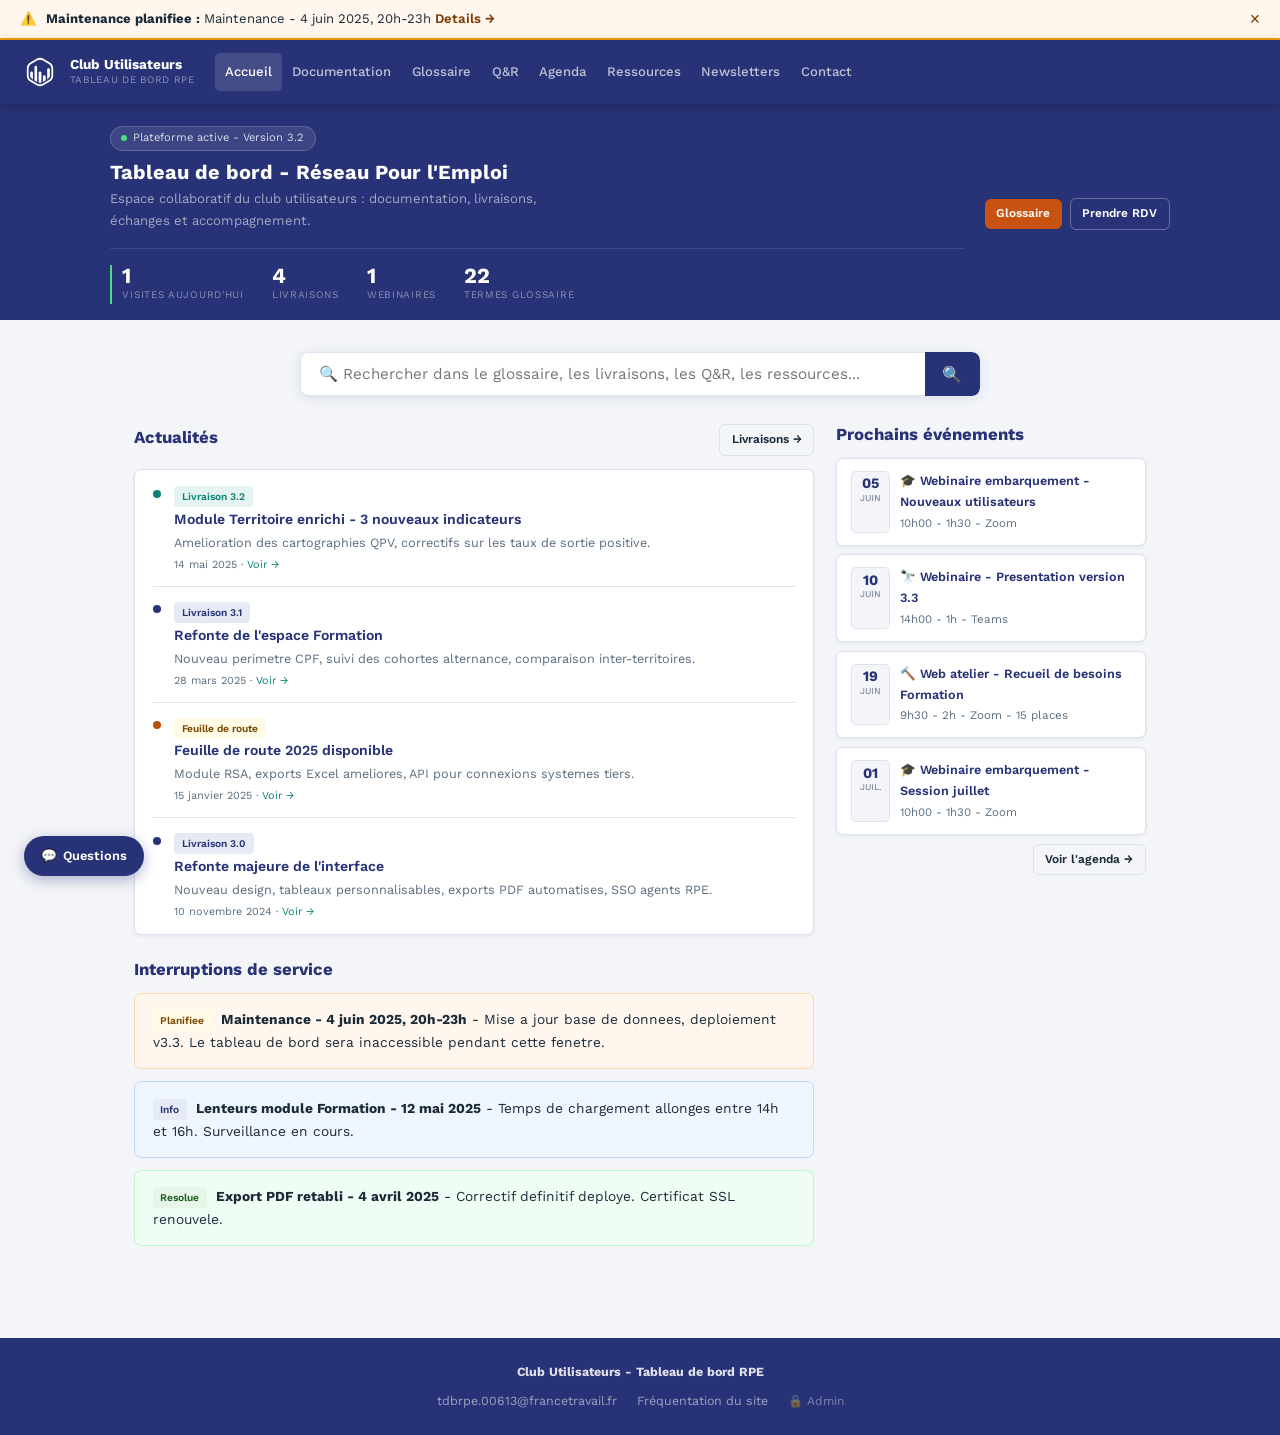
==== commit e6a37e51: "sdsa" ====
--- a/index.html
+++ b/index.html
@@ -3,109 +3,113 @@
 <head>
 <meta charset="UTF-8"/><meta name="viewport" content="width=device-width,initial-scale=1"/>
 <title>Accueil - Club Utilisateurs TDB RPE</title>
+<link rel="icon" type="image/svg+xml" href="logo_rpe.svg"/>
 <link rel="stylesheet" href="style.css"/>
 <style>
-.hero{background:var(--navy);padding:2rem 1.5rem 1.75rem;}
-.hero-inner{max-width:1060px;margin:0 auto;display:flex;align-items:flex-start;justify-content:space-between;gap:1.5rem;flex-wrap:wrap;}
-.hero h1{font-size:1.45rem;font-weight:700;color:#fff;line-height:1.3;margin-bottom:.35rem;}
-.hero-pill{display:inline-flex;align-items:center;gap:.4rem;background:rgba(255,255,255,.1);border:1px solid rgba(255,255,255,.18);color:rgba(255,255,255,.8);font-size:.72rem;padding:.18rem .72rem;border-radius:99px;margin-bottom:.65rem;}
-.hdot{width:7px;height:7px;border-radius:50%;background:#4ade80;display:inline-block;animation:pulse 2s infinite;}
+.hero{background:var(--navy);padding:1.25rem 1.5rem 1rem;}
+.hero-inner{max-width:1060px;margin:0 auto;display:flex;align-items:center;justify-content:space-between;gap:1.25rem;flex-wrap:wrap;}
+.hero h1{font-size:1.25rem;font-weight:700;color:#fff;line-height:1.3;margin-bottom:.2rem;}
+.hero p{font-size:.82rem;color:rgba(255,255,255,.58);max-width:460px;}
+.hero-pill{display:inline-flex;align-items:center;gap:.38rem;background:rgba(255,255,255,.1);border:1px solid rgba(255,255,255,.18);color:rgba(255,255,255,.8);font-size:.7rem;padding:.16rem .65rem;border-radius:99px;margin-bottom:.5rem;}
+.hdot{width:6px;height:6px;border-radius:50%;background:#4ade80;display:inline-block;animation:pulse 2s infinite;}
 @keyframes pulse{0%,100%{opacity:1}50%{opacity:.35}}
-.stats-bar{display:flex;flex-wrap:wrap;gap:1.25rem 2rem;margin-top:1.35rem;padding-top:1.35rem;border-top:1px solid rgba(255,255,255,.1);}
-.stat .num{font-size:1.5rem;font-weight:700;color:#fff;line-height:1;}
-.stat .lbl{font-size:.66rem;color:rgba(255,255,255,.45);text-transform:uppercase;letter-spacing:.07em;margin-top:.1rem;}
-.stat.today{border-left:2px solid var(--teal);padding-left:.75rem;}
-#alert-strip{background:#fff7ed;border-bottom:2px solid #f59e0b;padding:.55rem 1.25rem;font-size:.82rem;display:flex;align-items:center;gap:.65rem;flex-wrap:wrap;}
-.home-grid{display:grid;grid-template-columns:1fr 320px;gap:1.35rem;align-items:start;}
+.stats-bar{display:flex;flex-wrap:wrap;gap:.9rem 1.75rem;margin-top:1rem;padding-top:1rem;border-top:1px solid rgba(255,255,255,.1);}
+.stat .num{font-size:1.35rem;font-weight:700;color:#fff;line-height:1;}
+.stat .lbl{font-size:.63rem;color:rgba(255,255,255,.45);text-transform:uppercase;letter-spacing:.07em;margin-top:.08rem;}
+.stat.today{border-left:2px solid #4ade80;padding-left:.65rem;}
+#alert-strip{background:#fff7ed;border-bottom:2px solid #f59e0b;padding:.52rem 1.25rem;font-size:.82rem;display:flex;align-items:center;gap:.6rem;flex-wrap:wrap;}
+.home-grid{display:grid;grid-template-columns:1fr 310px;gap:1.35rem;align-items:start;}
 @media(max-width:820px){.home-grid{grid-template-columns:1fr;}}
-.actu-item{display:flex;gap:.85rem;align-items:flex-start;padding:.8rem 0;border-bottom:1px solid var(--border);}
+.actu-item{display:flex;gap:.85rem;align-items:flex-start;padding:.75rem 0;border-bottom:1px solid var(--border);}
 .actu-item:last-of-type{border-bottom:none;}
-.adot{width:8px;height:8px;border-radius:50%;margin-top:.42rem;flex-shrink:0;}
-.actu-item h4{font-size:.88rem;font-weight:600;color:var(--navy);margin-bottom:.12rem;}
+.adot{width:8px;height:8px;border-radius:50%;margin-top:.4rem;flex-shrink:0;}
+.actu-item h4{font-size:.88rem;font-weight:600;color:var(--navy);margin-bottom:.1rem;}
 .actu-item p{font-size:.79rem;color:var(--muted);}
-.actu-date{font-size:.69rem;color:var(--muted);margin-top:.18rem;}
-.evt-mini{background:var(--white);border:1px solid var(--border);border-radius:var(--r);padding:.8rem .95rem;margin-bottom:.6rem;display:flex;gap:.7rem;box-shadow:var(--sh);}
-.edb{flex-shrink:0;text-align:center;background:var(--bg);border:1px solid var(--border);border-radius:5px;padding:.28rem .48rem;min-width:40px;}
-.edb .d{font-weight:700;font-size:.93rem;line-height:1;color:var(--navy);}
-.edb .m{font-size:.57rem;text-transform:uppercase;color:var(--muted);}
-.evt-mini h4{font-size:.8rem;font-weight:600;color:var(--navy);}
-.evt-mini p{font-size:.73rem;color:var(--muted);margin-top:.08rem;}
-.qnav{display:grid;grid-template-columns:repeat(auto-fill,minmax(140px,1fr));gap:.65rem;margin-top:1.5rem;}
-.qnc{background:var(--white);border:1px solid var(--border);border-radius:var(--r);padding:.8rem .9rem;text-align:center;display:block;transition:.15s;}
-.qnc:hover{border-color:var(--teal);box-shadow:0 2px 8px rgba(11,131,116,.1);}
-.qnc-icon{font-size:1.3rem;margin-bottom:.32rem;}
-.qnc-lbl{font-size:.74rem;font-weight:600;color:var(--navy);line-height:1.3;}
+.actu-date{font-size:.68rem;color:var(--muted);margin-top:.15rem;}
+.evt-mini{background:var(--white);border:1px solid var(--border);border-radius:var(--r);padding:.75rem .9rem;margin-bottom:.55rem;display:flex;gap:.65rem;box-shadow:var(--sh);}
+.edb{flex-shrink:0;text-align:center;background:var(--bg);border:1px solid var(--border);border-radius:5px;padding:.28rem .48rem;min-width:38px;}
+.edb .d{font-weight:700;font-size:.9rem;line-height:1;color:var(--navy);}
+.edb .m{font-size:.56rem;text-transform:uppercase;color:var(--muted);}
+.evt-mini h4{font-size:.79rem;font-weight:600;color:var(--navy);}
+.evt-mini p{font-size:.72rem;color:var(--muted);margin-top:.06rem;}
+/* hero buttons */
+.hero-btns{display:flex;gap:.5rem;flex-wrap:wrap;align-items:center;}
 </style>
 </head>
 <body>
 <div id="alert-strip-wrap"></div>
 <nav id="nav">
-  <a href="index.html" class="brand"><div class="brand-logo">RPE</div><div><span class="brand-name">Club Utilisateurs</span><span class="brand-sub">Tableau de bord</span></div></a>
+  <a href="index.html" class="brand">
+    <img src="logo_rpe.svg" alt="RPE" class="brand-logo-img"/>
+    <div><span class="brand-name">Club Utilisateurs</span><span class="brand-sub">Tableau de bord RPE</span></div>
+  </a>
   <div class="nav-links">
     <a href="index.html">Accueil</a><a href="documentation.html">Documentation</a>
-    <a href="qr.html">Q&amp;R</a><a href="agenda.html">Agenda</a>
-    <a href="ressources.html">Ressources</a><a href="newsletter.html">Newsletters</a>
-    <a href="contact.html">Contact</a>
+    <a href="glossaire.html">Glossaire</a><a href="qr.html">Q&amp;R</a>
+    <a href="agenda.html">Agenda</a><a href="ressources.html">Ressources</a>
+    <a href="newsletter.html">Newsletters</a><a href="contact.html">Contact</a>
   </div>
   <button class="hamburger" onclick="toggleNav()">&#9776;</button>
 </nav>
 <div id="mob-menu">
   <a href="index.html">Accueil</a><a href="documentation.html">Documentation</a>
-  <a href="qr.html">Q&amp;R</a><a href="agenda.html">Agenda</a>
-  <a href="ressources.html">Ressources</a><a href="newsletter.html">Newsletters</a>
-  <a href="contact.html">Contact</a>
+  <a href="glossaire.html">Glossaire</a><a href="qr.html">Q&amp;R</a>
+  <a href="agenda.html">Agenda</a><a href="ressources.html">Ressources</a>
+  <a href="newsletter.html">Newsletters</a><a href="contact.html">Contact</a>
 </div>
 
 <div class="hero">
   <div class="hero-inner">
     <div style="flex:1;min-width:0;">
       <div class="hero-pill"><span class="hdot"></span>Plateforme active - Version 3.2</div>
-      <h1>Tableau de bord<br/>R&eacute;seau Pour l'Emploi</h1>
-      <p style="font-size:.87rem;color:rgba(255,255,255,.6);max-width:480px;">Espace collaboratif du club utilisateurs : documentation, livraisons, &eacute;changes et accompagnement.</p>
+      <h1>Tableau de bord - R&eacute;seau Pour l'Emploi</h1>
+      <p>Espace collaboratif du club utilisateurs : documentation, livraisons, &eacute;changes et accompagnement.</p>
       <div class="stats-bar" id="hero-stats"></div>
     </div>
-    <div style="display:flex;gap:.55rem;flex-wrap:wrap;align-items:flex-start;padding-top:.1rem;">
-      <a href="documentation.html" class="btn btn-accent">Documentation</a>
-      <a href="contact.html" class="btn btn-ghost" style="color:#fff;border-color:rgba(255,255,255,.3);">Prendre RDV</a>
+    <div class="hero-btns">
+      <a href="glossaire.html" class="btn btn-accent btn-sm">Glossaire</a>
+      <a href="contact.html" class="btn btn-ghost btn-sm" style="color:#fff;border-color:rgba(255,255,255,.3);">Prendre RDV</a>
     </div>
   </div>
 </div>
 
 <div class="pw">
+  <!-- SEARCH ENGINE -->
+  <div style="margin-bottom:1.75rem;">
+    <div class="search-wrap">
+      <div class="search-input-wrap">
+        <input type="text" id="site-search" placeholder="&#128269; Rechercher dans le glossaire, les livraisons, les Q&amp;R, les ressources..." autocomplete="off" oninput="onSearch(this.value)" onkeydown="if(event.key==='Escape')closeSearch()"/>
+        <button class="search-btn" onclick="onSearch(document.getElementById('site-search').value)">&#128269;</button>
+      </div>
+      <div id="search-results"></div>
+    </div>
+  </div>
+
   <div class="home-grid">
     <div>
-      <div style="display:flex;align-items:center;justify-content:space-between;margin-bottom:.9rem;flex-wrap:wrap;gap:.5rem;">
-        <div class="page-title" style="font-size:1.05rem;">Derni&egrave;res actualit&eacute;s</div>
-        <a href="documentation.html" class="btn btn-ghost btn-sm">Toutes les livraisons &rarr;</a>
+      <div style="display:flex;align-items:center;justify-content:space-between;margin-bottom:.85rem;flex-wrap:wrap;gap:.5rem;">
+        <div class="page-title" style="font-size:1.05rem;">Actualit&eacute;s</div>
+        <a href="documentation.html" class="btn btn-ghost btn-sm">Livraisons &rarr;</a>
       </div>
       <div class="card" style="padding:.05rem 1.1rem;" id="actualites-wrap"></div>
       <div style="margin-top:1.5rem;">
-        <div class="page-title" style="font-size:1.05rem;margin-bottom:.8rem;">Interruptions de service</div>
+        <div class="page-title" style="font-size:1.05rem;margin-bottom:.75rem;">Interruptions de service</div>
         <div id="alertes-wrap"></div>
       </div>
     </div>
     <div>
-      <div class="page-title" style="font-size:1.05rem;margin-bottom:.8rem;">Prochains &eacute;v&eacute;nements</div>
+      <div class="page-title" style="font-size:1.05rem;margin-bottom:.75rem;">Prochains &eacute;v&eacute;nements</div>
       <div id="evts-wrap"></div>
-      <div style="text-align:right;margin-top:.4rem;"><a href="agenda.html" class="btn btn-ghost btn-sm">Voir l'agenda &rarr;</a></div>
-    </div>
-  </div>
-  <div style="margin-top:1.75rem;"><div class="sec-label">Acc&egrave;s rapide</div>
-  <div class="qnav">
-    <a href="documentation.html" class="qnc"><div class="qnc-icon">&#128203;</div><div class="qnc-lbl">Documentation &amp; Livraisons</div></a>
-    <a href="documentation.html#glossaire" class="qnc"><div class="qnc-icon">&#128214;</div><div class="qnc-lbl">Glossaire</div></a>
-    <a href="qr.html" class="qnc"><div class="qnc-icon">&#128172;</div><div class="qnc-lbl">Questions / R&eacute;ponses</div></a>
-    <a href="agenda.html" class="qnc"><div class="qnc-icon">&#128197;</div><div class="qnc-lbl">Agenda &amp; Replays</div></a>
-    <a href="newsletter.html" class="qnc"><div class="qnc-icon">&#128233;</div><div class="qnc-lbl">Newsletters</div></a>
-    <a href="contact.html" class="qnc"><div class="qnc-icon">&#9993;</div><div class="qnc-lbl">Contact &amp; RDV</div></a>
-  </div></div>
+      <div style="text-align:right;margin-top:.35rem;"><a href="agenda.html" class="btn btn-ghost btn-sm">Voir l'agenda &rarr;</a></div>
+    </div>
+  </div>
 </div>
 
 <footer>
   <strong>Club Utilisateurs - Tableau de bord RPE</strong><br/>
   <div class="footer-links">
-    <a href="mailto:admin-tdb@rpe.fr">admin-tdb@rpe.fr</a>
-    <a href="frequentation.html">Frequentation du site</a>
+    <a href="mailto:tdbrpe.00613@francetravail.fr">tdbrpe.00613@francetravail.fr</a>
+    <a href="frequentation.html">Fr&eacute;quentation du site</a>
     <button onclick="openLoginModal()" style="background:none;border:none;cursor:pointer;color:rgba(255,255,255,.4);font-size:.75rem;font-family:inherit;">&#128274; Admin</button>
   </div>
 </footer>
@@ -115,51 +119,113 @@
 DB.init();VISITS.seed();initAdmin();
 const dotColors={'badge-teal':'var(--teal)','badge-navy':'var(--navy)','badge-amber':'#b45309','badge-orange':'var(--accent)'};
 const typeIcons={embarquement:'&#127891;',evolution:'&#128301;',atelier:'&#128296;'};
-
 function fmtLong(s){if(!s)return'';const d=new Date(s+'T00:00:00');return d.toLocaleDateString('fr-FR',{day:'2-digit',month:'long',year:'numeric'});}
 function fmtEv(s){if(!s)return{d:'?',m:''};const d=new Date(s+'T00:00:00');return{d:d.getDate().toString().padStart(2,'0'),m:d.toLocaleDateString('fr-FR',{month:'short'})};}
 
+/* ── SEARCH ─────────────────────────────────── */
+const secIcons={glossaire:'&#128214;',livraisons:'&#128203;',qr:'&#128172;',ressources:'&#128279;',actualites:'&#128240;',guides:'&#128216;'};
+const secLabels={glossaire:'Glossaire',livraisons:'Livraisons',qr:'Q&R',ressources:'Ressources',actualites:'Actualites',guides:'Guides'};
+
+function searchAll(q){
+  const ql=q.toLowerCase();
+  const res={};
+  function hit(sec,item){if(!res[sec])res[sec]=[];if(res[sec].length<4)res[sec].push(item);}
+
+  DB.section('glossaire').filter(g=>g.status==='approved').forEach(g=>{
+    if((g.t+g.d+(g.e||'')).toLowerCase().includes(ql))
+      hit('glossaire',{label:g.t,sub:g.d.slice(0,70)+'...',url:'glossaire.html#g-'+g.id});
+  });
+  DB.section('livraisons').forEach(l=>{
+    if((l.title+(l.desc||'')).toLowerCase().includes(ql))
+      hit('livraisons',{label:l.title,sub:l.day+' '+l.mon,url:'documentation.html'});
+  });
+  DB.section('guides').forEach(g=>{
+    if((g.title+(g.desc||'')).toLowerCase().includes(ql))
+      hit('guides',{label:g.title,sub:g.desc||'',url:'documentation.html'});
+  });
+  try{
+    const qa=JSON.parse(localStorage.getItem('rpe_qa_v2')||'[]');
+    qa.forEach(function(item){
+      if((item.q+(item.a||'')).toLowerCase().includes(ql))
+        hit('qr',{label:item.q.length>65?item.q.slice(0,65)+'...':item.q,sub:item.s==='answered'?'Repondue':'En attente',url:'qr.html#qai-'+item.id});
+    });
+  }catch(e){}
+  DB.section('ressources').forEach(r=>{
+    if((r.name+(r.desc||'')+r.cat).toLowerCase().includes(ql))
+      hit('ressources',{label:r.name,sub:r.cat,url:'ressources.html'});
+  });
+  DB.section('actualites').forEach(a=>{
+    if((a.title+(a.desc||'')).toLowerCase().includes(ql))
+      hit('actualites',{label:a.title,sub:fmtLong(a.date),url:a.link||'index.html'});
+  });
+  return res;
+}
+
+let searchTimer=null;
+function onSearch(val){
+  clearTimeout(searchTimer);
+  const box=document.getElementById('search-results');
+  if(val.length<2){box.classList.remove('open');box.innerHTML='';return;}
+  searchTimer=setTimeout(function(){
+    const res=searchAll(val);
+    const secs=Object.keys(res);
+    if(!secs.length){box.innerHTML='<div class="sr-empty">Aucun resultat pour "'+val+'".</div>';box.classList.add('open');return;}
+    box.innerHTML=secs.map(function(sec){
+      return'<div class="sr-section"><div class="sr-section-title">'+secIcons[sec]+' '+secLabels[sec]+'<span class="sr-count">'+res[sec].length+'</span></div>'+
+        res[sec].map(function(it){return'<a class="sr-item" href="'+it.url+'"><span class="sr-icon">'+secIcons[sec]+'</span><div><div class="sr-item-title">'+it.label+'</div><div class="sr-item-sub">'+it.sub+'</div></div></a>';}).join('')+
+      '</div>';
+    }).join('');
+    box.classList.add('open');
+  },200);
+}
+function closeSearch(){
+  document.getElementById('search-results').classList.remove('open');
+  document.getElementById('site-search').value='';
+}
+document.addEventListener('click',function(e){
+  if(!e.target.closest('.search-wrap'))closeSearch();
+});
+
+/* ── PAGE RENDER ────────────────────────────── */
 function _refreshPage(){
   const warns=DB.section('alertes').filter(a=>a.type==='warn');
   const sw=document.getElementById('alert-strip-wrap');
-  sw.innerHTML=warns.length?`<div id="alert-strip"><span>&#9888;&#65039;</span><span><strong>Maintenance planifiee :</strong> ${warns[0].title} <a href="agenda.html" style="color:#7c3a00;font-weight:600;">Details &rarr;</a></span><button style="background:none;border:none;cursor:pointer;font-size:1.1rem;color:#7c3a00;margin-left:auto;" onclick="this.closest('#alert-strip').style.display='none'">&#215;</button></div>`:'';
-
-  const today=VISITS.todayCount();
+  sw.innerHTML=warns.length?'<div id="alert-strip"><span>&#9888;&#65039;</span><span><strong>Maintenance planifiee :</strong> '+warns[0].title+' <a href="agenda.html" style="color:#7c3a00;font-weight:600;">Details &rarr;</a></span><button style="background:none;border:none;cursor:pointer;font-size:1.1rem;color:#7c3a00;margin-left:auto;" onclick="this.closest(\'#alert-strip\').style.display=\'none\'">&#215;</button></div>':'';
+
   document.getElementById('hero-stats').innerHTML=
-    `<div class="stat today"><div class="num" id="today-ctr">${today}</div><div class="lbl">Visites aujourd'hui</div></div>
-     <div class="stat"><div class="num">${DB.section('livraisons').length}</div><div class="lbl">Livraisons</div></div>
-     <div class="stat"><div class="num">${DB.section('evenements').filter(e=>e.archived&&e.type==='embarquement').length}</div><div class="lbl">Webinaires</div></div>
-     <div class="stat"><div class="num">${DB.section('glossaire').filter(g=>g.status==='approved').length}</div><div class="lbl">Termes glossaire</div></div>`;
+    '<div class="stat today"><div class="num" id="today-ctr">'+VISITS.todayCount()+'</div><div class="lbl">Visites aujourd\'hui</div></div>'+
+    '<div class="stat"><div class="num">'+DB.section('livraisons').length+'</div><div class="lbl">Livraisons</div></div>'+
+    '<div class="stat"><div class="num">'+DB.section('evenements').filter(function(e){return e.archived&&e.type==='embarquement';}).length+'</div><div class="lbl">Webinaires</div></div>'+
+    '<div class="stat"><div class="num">'+DB.section('glossaire').filter(function(g){return g.status==='approved';}).length+'</div><div class="lbl">Termes glossaire</div></div>';
 
   const actus=DB.section('actualites').slice(0,4);
   document.getElementById('actualites-wrap').innerHTML=
     admAdd('actualites','une actualite')+
-    actus.map(a=>`<div class="actu-item">
-      <span class="adot" style="background:${dotColors[a.tagType]||'var(--teal)'}"></span>
-      <div style="flex:1;min-width:0;">${a.tag?`<span class="badge ${a.tagType}">${a.tag}</span>`:''}<h4>${a.title}</h4>
-      <p>${a.desc}</p><div class="actu-date">${fmtLong(a.date)}${a.link?` &middot; <a href="${a.link}" style="color:var(--teal);">Voir &rarr;</a>`:''}</div>
-      ${admCtrl('actualites',a.id)}</div></div>`).join('');
+    actus.map(function(a){return'<div class="actu-item">'+
+      '<span class="adot" style="background:'+(dotColors[a.tagType]||'var(--teal)')+'"></span>'+
+      '<div style="flex:1;min-width:0;">'+(a.tag?'<span class="badge '+a.tagType+'">'+a.tag+'</span>':'')+
+      '<h4>'+a.title+'</h4><p>'+a.desc+'</p>'+
+      '<div class="actu-date">'+fmtLong(a.date)+(a.link?' &middot; <a href="'+a.link+'" style="color:var(--teal);">Voir &rarr;</a>':'')+
+      '</div>'+admCtrl('actualites',a.id)+'</div></div>';}).join('');
 
   document.getElementById('alertes-wrap').innerHTML=
     admAdd('alertes','une alerte')+
-    DB.section('alertes').map(a=>{
-      const cls={warn:'alert-warn',info:'alert-info',ok:'alert-ok'}[a.type]||'alert-info';
-      const badge={warn:'Planifiee',info:'Info',ok:'Resolue'}[a.type];
-      const bc={warn:'badge-amber',info:'badge-navy',ok:'badge-green'}[a.type];
-      return`<div class="alert-card ${cls}"><span class="badge ${bc}" style="margin-right:.55rem;">${badge}</span><strong>${a.title}</strong> - ${a.desc}${admCtrl('alertes',a.id)}</div>`;
+    DB.section('alertes').map(function(a){
+      var cls={warn:'alert-warn',info:'alert-info',ok:'alert-ok'}[a.type]||'alert-info';
+      var badge={warn:'Planifiee',info:'Info',ok:'Resolue'}[a.type];
+      var bc={warn:'badge-amber',info:'badge-navy',ok:'badge-green'}[a.type];
+      return'<div class="alert-card '+cls+'"><span class="badge '+bc+'" style="margin-right:.55rem;">'+badge+'</span><strong>'+a.title+'</strong> - '+a.desc+admCtrl('alertes',a.id)+'</div>';
     }).join('');
 
-  const evts=DB.section('evenements').filter(e=>!e.archived).slice(0,4);
+  var evts=DB.section('evenements').filter(function(e){return!e.archived;}).slice(0,4);
   document.getElementById('evts-wrap').innerHTML=evts.length?
-    evts.map(ev=>{const dd=fmtEv(ev.fullDate);return`<div class="evt-mini">
-      <div class="edb"><div class="d">${dd.d}</div><div class="m">${dd.m}</div></div>
-      <div><h4>${typeIcons[ev.type]||''} ${ev.title}</h4>
-      <p>${ev.time?ev.time+' - ':''}${ev.duration} - ${ev.platform}${ev.capacity?' - '+ev.capacity:''}</p></div>
-    </div>`}).join(''):'<p style="color:var(--muted);font-size:.85rem;">Aucun evenement a venir.</p>';
+    evts.map(function(ev){var dd=fmtEv(ev.fullDate);return'<div class="evt-mini"><div class="edb"><div class="d">'+dd.d+'</div><div class="m">'+dd.m+'</div></div><div><h4>'+(typeIcons[ev.type]||'')+' '+ev.title+'</h4><p>'+(ev.time?ev.time+' - ':'')+ev.duration+' - '+ev.platform+(ev.capacity?' - '+ev.capacity:'')+'</p></div></div>';}).join('')
+    :'<p style="color:var(--muted);font-size:.85rem;">Aucun evenement a venir.</p>';
 }
 _refreshPage();
-VISITS.record().then(()=>{
-  document.getElementById('today-ctr').textContent=VISITS.todayCount();
+VISITS.record().then(function(){
+  var el=document.getElementById('today-ctr');
+  if(el)el.textContent=VISITS.todayCount();
 });
 </script>
 </body></html>
--- a/style.css
+++ b/style.css
@@ -1,8 +1,8 @@
 @import url('https://fonts.googleapis.com/css2?family=Work+Sans:ital,wght@0,300;0,400;0,500;0,600;0,700;1,400&display=swap');
 
 :root {
-  --navy:    #0d2340;
-  --navy2:   #153761;
+  --navy:    #283276;
+  --navy2:   #1e2660;
   --accent:  #c85310;
   --teal:    #0b8374;
   --teal-bg: #e5f4f2;
@@ -15,7 +15,7 @@
   --sh:      0 1px 4px rgba(13,35,64,.07);
 }
 *, *::before, *::after { box-sizing: border-box; margin: 0; padding: 0; }
-html { scroll-behavior: smooth; font-size: 16px; }
+html { scroll-behavior: smooth; }
 body { font-family: 'Work Sans', sans-serif; background: var(--bg); color: var(--text); font-size: 15px; line-height: 1.65; }
 a { color: inherit; text-decoration: none; }
 img { max-width: 100%; display: block; }
@@ -25,183 +25,28 @@
   position: sticky; top: 0; z-index: 200;
   background: var(--navy);
   display: flex; align-items: center; padding: 0 1.25rem;
-  box-shadow: 0 2px 10px rgba(0,0,0,.18);
-  min-height: 52px;
+  box-shadow: 0 2px 10px rgba(0,0,0,.2);
+  min-height: 64px;
 }
 .brand {
-  display: flex; align-items: center; gap: .5rem;
-  padding: .65rem 0; margin-right: auto; text-decoration: none;
-  flex-shrink: 0;
-}
-.brand-logo {
-  width: 28px; height: 28px; border-radius: 5px;
-  background: var(--accent);
-  display: flex; align-items: center; justify-content: center;
-  font-weight: 700; font-size: 11px; color: #fff; flex-shrink: 0;
-}
-.brand-name  { display: block; font-weight: 600; font-size: .8rem; color: #fff; line-height: 1.2; }
-.brand-sub   { display: block; font-size: .6rem; color: rgba(255,255,255,.45); text-transform: uppercase; letter-spacing: .07em; }
-.nav-links { display: flex; align-items: center; flex-wrap: wrap; gap: .1rem; }
+  display: flex; align-items: center; gap: .6rem;
+  padding: .6rem 0; margin-right: 1.25rem; text-decoration: none; flex-shrink: 0;
+}
+.brand-logo-img { height: 40px; width: auto; filter: brightness(0) invert(1); }
+.brand-name  { display: block; font-weight: 700; font-size: .85rem; color: #fff; line-height: 1.2; }
+.brand-sub   { display: block; font-size: .62rem; color: rgba(255,255,255,.48); text-transform: uppercase; letter-spacing: .07em; }
+.nav-links { display: flex; align-items: center; flex-wrap: wrap; gap: .05rem; }
 .nav-links a {
-  color: rgba(255,255,255,.65); font-size: .78rem; font-weight: 500;
-  padding: .45rem .55rem; border-radius: 5px; transition: .15s; white-space: nowrap;
-}
-.nav-links a:hover, .nav-links a.active { color: #fff; background: rgba(255,255,255,.12); }
-.hamburger { display: none; background: none; border: none; color: #fff; font-size: 1.2rem; cursor: pointer; padding: .45rem .3rem; margin-left: .5rem; line-height: 1; }
+  color: rgba(255,255,255,.7); font-size: .82rem; font-weight: 500;
+  padding: .5rem .62rem; border-radius: 5px; transition: .15s; white-space: nowrap;
+}
+.nav-links a:hover, .nav-links a.active { color: #fff; background: rgba(255,255,255,.13); }
+.hamburger { display: none; background: none; border: none; color: #fff; font-size: 1.3rem; cursor: pointer; padding: .45rem .3rem; margin-left: .5rem; line-height: 1; }
 #mob-menu { display: none; background: var(--navy2); padding: .75rem 1.25rem 1rem; }
-#mob-menu a { display: block; color: rgba(255,255,255,.8); padding: .45rem 0; font-size: .88rem; border-bottom: 1px solid rgba(255,255,255,.07); }
+#mob-menu a { display: block; color: rgba(255,255,255,.8); padding: .45rem 0; font-size: .9rem; border-bottom: 1px solid rgba(255,255,255,.07); }
 #mob-menu a:last-child { border-bottom: none; }
 
-/* ─── PAGE WRAPPER ────────────────────────────── */
-.pw { max-width: 1060px; margin: 0 auto; padding: 2rem 1.5rem; }
-
-/* ─── TYPOGRAPHY ──────────────────────────────── */
-.page-title { font-size: 1.45rem; font-weight: 700; color: var(--navy); line-height: 1.3; margin-bottom: .3rem; }
-.page-sub   { font-size: .88rem; color: var(--muted); margin-bottom: 1.75rem; }
-.sec-label  { font-size: .68rem; font-weight: 600; letter-spacing: .1em; text-transform: uppercase; color: var(--muted); margin-bottom: .4rem; }
-h3 { font-size: .96rem; font-weight: 600; color: var(--navy); }
-h4 { font-size: .87rem; font-weight: 600; color: var(--navy); }
-
-/* ─── TABS ────────────────────────────────────── */
-.tabs {
-  display: flex; flex-wrap: wrap; gap: .3rem;
-  border-bottom: 1px solid var(--border); margin-bottom: 1.75rem; padding-bottom: .55rem;
-}
-.tab {
-  background: none; border: 1px solid transparent;
-  color: var(--muted); font-family: 'Work Sans', sans-serif;
-  font-size: .78rem; font-weight: 500; padding: .35rem .8rem;
-  border-radius: 5px; cursor: pointer; transition: .15s;
-}
-.tab:hover { color: var(--text); background: var(--white); border-color: var(--border); }
-.tab.active { color: var(--navy); background: var(--white); border-color: var(--border); font-weight: 600; }
-.tab-panel { display: none; }
-.tab-panel.active { display: block; }
-
-/* ─── CARDS ───────────────────────────────────── */
-.card {
-  background: var(--white); border: 1px solid var(--border);
-  border-radius: var(--r); padding: 1.1rem 1.25rem; box-shadow: var(--sh);
-}
-.card + .card { margin-top: .85rem; }
-.grid-2 { display: grid; grid-template-columns: repeat(auto-fill, minmax(260px, 1fr)); gap: .85rem; }
-.grid-3 { display: grid; grid-template-columns: repeat(auto-fill, minmax(200px, 1fr)); gap: .85rem; }
-.grid-4 { display: grid; grid-template-columns: repeat(auto-fill, minmax(170px, 1fr)); gap: .85rem; }
-
-/* ─── BUTTONS ─────────────────────────────────── */
-.btn {
-  display: inline-flex; align-items: center; justify-content: center; gap: .4rem;
-  padding: .46rem .95rem; border-radius: 6px;
-  font-family: 'Work Sans', sans-serif; font-size: .8rem; font-weight: 600;
-  cursor: pointer; border: none; transition: .15s; white-space: nowrap;
-  text-decoration: none;
-}
-.btn-primary { background: var(--navy); color: #fff; }
-.btn-primary:hover { background: var(--navy2); }
-.btn-accent  { background: var(--accent); color: #fff; }
-.btn-accent:hover { filter: brightness(.92); }
-.btn-teal    { background: var(--teal); color: #fff; }
-.btn-teal:hover { filter: brightness(.92); }
-.btn-ghost   { background: none; border: 1px solid var(--border); color: var(--text); }
-.btn-ghost:hover { border-color: var(--teal); color: var(--teal); }
-.btn-sm { font-size: .73rem; padding: .3rem .7rem; }
-
-/* ─── FORMS ───────────────────────────────────── */
-.form-group { margin-bottom: .85rem; }
-.form-group label { display: block; font-size: .72rem; font-weight: 600; color: var(--muted); text-transform: uppercase; letter-spacing: .07em; margin-bottom: .28rem; }
-.fc {
-  width: 100%; padding: .5rem .8rem;
-  border: 1.5px solid var(--border); border-radius: 6px;
-  font-family: 'Work Sans', sans-serif; font-size: .88rem; color: var(--text);
-  background: #fff; outline: none; transition: .15s;
-}
-.fc:focus { border-color: var(--teal); }
-textarea.fc { resize: vertical; min-height: 78px; }
-select.fc { cursor: pointer; }
-
-/* ─── BADGES ──────────────────────────────────── */
-.badge { display: inline-block; font-size: .65rem; font-weight: 600; padding: .14rem .5rem; border-radius: 4px; }
-.badge-navy   { background: #e5eaf4; color: var(--navy); }
-.badge-teal   { background: var(--teal-bg); color: var(--teal); }
-.badge-orange { background: #fdeee6; color: #8b3a0c; }
-.badge-green  { background: #e8f5e9; color: #1b5e20; }
-.badge-amber  { background: #fffbe6; color: #7a4700; }
-.badge-red    { background: #fce8e8; color: #9b1c1c; }
-.badge-gray   { background: #eef0f3; color: var(--muted); }
-
-/* ─── ALERT CARDS ─────────────────────────────── */
-.alert-card { border-radius: var(--r); padding: .95rem 1.15rem; font-size: .86rem; border: 1px solid transparent; margin-bottom: .75rem; }
-.alert-warn   { background: #fff7ed; border-color: #fed7aa; }
-.alert-info   { background: #eff6ff; border-color: #bfdbfe; }
-.alert-ok     { background: #f0fdf4; border-color: #bbf7d0; }
-
-/* ─── MODAL ───────────────────────────────────── */
-.modal-bg {
-  display: none; position: fixed; inset: 0; background: rgba(0,0,0,.42);
-  z-index: 500; align-items: flex-start; justify-content: center;
-  padding: 1.5rem 1rem; overflow-y: auto;
-}
-.modal-bg.open { display: flex; }
-.modal {
-  background: var(--white); border-radius: 10px;
-  padding: 1.6rem; width: min(440px, 100%);
-  box-shadow: 0 8px 32px rgba(0,0,0,.18); margin: auto;
-}
-.modal h3 { margin-bottom: 1.1rem; }
-
-/* ─── FOOTER ──────────────────────────────────── */
-footer {
-  background: var(--navy); color: rgba(255,255,255,.5);
-  text-align: center; padding: 1.5rem 1rem; font-size: .78rem; margin-top: 3rem;
-}
-footer strong { color: rgba(255,255,255,.85); }
-footer a { color: rgba(255,255,255,.55); }
-footer a:hover { color: #fff; }
-.footer-links { display: flex; flex-wrap: wrap; justify-content: center; gap: .5rem 1.25rem; margin-top: .5rem; }
-
-/* ─── TOAST ───────────────────────────────────── */
-#toast {
-  position: fixed; bottom: 1.5rem; right: 1.5rem; z-index: 999;
-  background: var(--teal); color: #fff;
-  padding: .6rem 1.15rem; border-radius: 7px;
-  font-size: .82rem; font-weight: 600;
-  transform: translateY(80px); opacity: 0;
-  transition: .3s cubic-bezier(.34,1.56,.64,1); pointer-events: none;
-  max-width: calc(100vw - 3rem);
-}
-#toast.show { transform: translateY(0); opacity: 1; }
-
-/* ─── TIMELINE ────────────────────────────────── */
-.timeline { display: flex; flex-direction: column; gap: .85rem; }
-.tl-item {
-  display: flex; gap: 1rem; align-items: flex-start;
-  background: var(--white); border: 1px solid var(--border);
-  border-radius: var(--r); padding: 1.05rem; box-shadow: var(--sh);
-}
-.tl-date {
-  flex-shrink: 0; text-align: center;
-  background: var(--navy); color: #fff;
-  border-radius: 6px; padding: .42rem .6rem; min-width: 50px;
-}
-.tl-date .day  { font-weight: 700; font-size: 1.15rem; line-height: 1; }
-.tl-date .mon  { font-size: .6rem; text-transform: uppercase; letter-spacing: .05em; opacity: .6; }
-.tl-content h3 { margin-bottom: .2rem; }
-.tl-content p  { font-size: .84rem; color: var(--muted); margin-top: .2rem; }
-
-/* ─── TABLE ───────────────────────────────────── */
-.data-table { width: 100%; border-collapse: collapse; font-size: .84rem; }
-.data-table th { text-align: left; padding: .5rem .85rem; font-size: .69rem; font-weight: 600; text-transform: uppercase; letter-spacing: .07em; color: var(--muted); border-bottom: 2px solid var(--border); white-space: nowrap; }
-.data-table td { padding: .58rem .85rem; border-bottom: 1px solid var(--border); vertical-align: top; }
-.data-table tr:last-child td { border-bottom: none; }
-.data-table tr:hover td { background: #f8fafc; }
-.table-wrap { background: var(--white); border: 1px solid var(--border); border-radius: var(--r); overflow: hidden; box-shadow: var(--sh); overflow-x: auto; -webkit-overflow-scrolling: touch; }
-
-/* ─── GF-BTN ──────────────────────────────────── */
-.gf-btn { background: none; border: 1px solid var(--border); border-radius: 5px; color: var(--muted); font-family: 'Work Sans', sans-serif; font-size: .75rem; font-weight: 500; padding: .3rem .72rem; cursor: pointer; transition: .15s; }
-.gf-btn.on { background: var(--navy); border-color: var(--navy); color: #fff; }
-.gf-btn:hover:not(.on) { border-color: var(--navy); color: var(--navy); }
-
-/* ─── ADMIN ───────────────────────────────────── */
+/* ─── ADMIN BAR ───────────────────────────────── */
 #adm-bar { background: var(--teal); color: #fff; padding: .5rem 1.25rem; font-size: .8rem; display: flex; align-items: center; gap: .75rem; flex-wrap: wrap; }
 #adm-bar strong { font-weight: 600; }
 .adm-ctrl { display: flex; gap: .3rem; margin-top: .5rem; flex-wrap: wrap; }
@@ -212,56 +57,184 @@
 .adm-btn.ok:hover { background: var(--teal); color: #fff; }
 .adm-add { display: inline-flex; align-items: center; gap: .35rem; background: var(--teal-bg); border: 1.5px dashed var(--teal); color: var(--teal); border-radius: 6px; padding: .38rem .9rem; font-size: .78rem; font-weight: 600; cursor: pointer; margin-bottom: 1rem; font-family: 'Work Sans', sans-serif; transition: .15s; }
 .adm-add:hover { background: var(--teal); color: #fff; }
+
+/* ─── MODALS ──────────────────────────────────── */
 #adm-modal-bg { display: none; position: fixed; inset: 0; background: rgba(0,0,0,.45); z-index: 700; align-items: flex-start; justify-content: center; padding: 1.25rem 1rem; overflow-y: auto; }
 #adm-modal-bg.open { display: flex; }
 #adm-modal { background: #fff; border-radius: 10px; padding: 1.6rem; width: min(600px, 100%); box-shadow: 0 8px 32px rgba(0,0,0,.2); margin: auto; }
 #adm-modal h3 { font-size: 1rem; font-weight: 700; color: var(--navy); margin-bottom: 1.1rem; }
 .adm-form-grid { display: grid; grid-template-columns: 1fr 1fr; gap: .6rem .8rem; }
 .adm-field label { display: block; font-size: .69rem; font-weight: 600; color: var(--muted); text-transform: uppercase; letter-spacing: .07em; margin-bottom: .26rem; }
-.adm-field { }
 .span2 { grid-column: 1/-1; }
-
-/* ─── GLOS PROPOSAL ──────────────────────────── */
-.glos-prop { background: var(--white); border: 1px solid #fcd34d; border-radius: var(--r); padding: 1rem 1.1rem; margin-bottom: .75rem; }
-.glos-prop.correction { border-color: #bfdbfe; background: #eff6ff; }
-.prop-meta { font-size: .72rem; color: var(--muted); margin-bottom: .4rem; }
-.prop-term { font-weight: 700; color: var(--navy); font-size: .92rem; }
-.prop-def { font-size: .83rem; color: var(--text); margin-top: .3rem; }
-.prop-ex { font-size: .78rem; color: var(--muted); margin-top: .2rem; }
-
-/* ─── STATS ───────────────────────────────────── */
-.stat-card { background: var(--white); border: 1px solid var(--border); border-radius: var(--r); padding: 1.1rem 1.25rem; text-align: center; box-shadow: var(--sh); }
-.stat-num { font-size: 2rem; font-weight: 700; color: var(--navy); line-height: 1; }
-.stat-lbl { font-size: .72rem; color: var(--muted); text-transform: uppercase; letter-spacing: .07em; margin-top: .2rem; }
-.bar-row { display: flex; align-items: center; gap: .75rem; margin-bottom: .55rem; font-size: .8rem; }
-.bar-lbl { width: 90px; text-align: right; color: var(--muted); font-size: .75rem; flex-shrink: 0; }
-.bar-track { flex: 1; background: var(--bg); border-radius: 4px; height: 18px; overflow: hidden; }
-.bar-fill { height: 100%; border-radius: 4px; background: var(--teal); transition: width .6s; display: flex; align-items: center; padding-left: .4rem; }
-.bar-val { font-size: .72rem; font-weight: 600; color: #fff; white-space: nowrap; }
-.bar-val-out { font-size: .73rem; color: var(--muted); margin-left: .4rem; }
+.modal-bg { display: none; position: fixed; inset: 0; background: rgba(0,0,0,.42); z-index: 500; align-items: flex-start; justify-content: center; padding: 1.5rem 1rem; overflow-y: auto; }
+.modal-bg.open { display: flex; }
+.modal { background: var(--white); border-radius: 10px; padding: 1.6rem; width: min(440px, 100%); box-shadow: 0 8px 32px rgba(0,0,0,.18); margin: auto; }
+.modal h3 { margin-bottom: 1.1rem; }
+
+/* ─── PAGE WRAPPER ────────────────────────────── */
+.pw { max-width: 1060px; margin: 0 auto; padding: 2rem 1.5rem; }
+
+/* ─── TYPOGRAPHY ──────────────────────────────── */
+.page-title { font-size: 1.45rem; font-weight: 700; color: var(--navy); line-height: 1.3; margin-bottom: .3rem; }
+.page-sub   { font-size: .88rem; color: var(--muted); margin-bottom: 1.75rem; }
+.sec-label  { font-size: .67rem; font-weight: 600; letter-spacing: .1em; text-transform: uppercase; color: var(--muted); margin-bottom: .35rem; }
+h3 { font-size: .96rem; font-weight: 600; color: var(--navy); }
+h4 { font-size: .87rem; font-weight: 600; color: var(--navy); }
+
+/* ─── TABS ────────────────────────────────────── */
+.tabs { display: flex; flex-wrap: wrap; gap: .3rem; border-bottom: 1px solid var(--border); margin-bottom: 1.75rem; padding-bottom: .55rem; }
+.tab { background: none; border: 1px solid transparent; color: var(--muted); font-family: 'Work Sans', sans-serif; font-size: .79rem; font-weight: 500; padding: .36rem .82rem; border-radius: 5px; cursor: pointer; transition: .15s; }
+.tab:hover { color: var(--text); background: var(--white); border-color: var(--border); }
+.tab.active { color: var(--navy); background: var(--white); border-color: var(--border); font-weight: 600; }
+.tab-panel { display: none; }
+.tab-panel.active { display: block; }
+
+/* ─── CARDS / GRID ────────────────────────────── */
+.card { background: var(--white); border: 1px solid var(--border); border-radius: var(--r); padding: 1.1rem 1.25rem; box-shadow: var(--sh); }
+.grid-2 { display: grid; grid-template-columns: repeat(auto-fill, minmax(260px, 1fr)); gap: .85rem; }
+.grid-3 { display: grid; grid-template-columns: repeat(auto-fill, minmax(200px, 1fr)); gap: .85rem; }
+
+/* ─── BUTTONS ─────────────────────────────────── */
+.btn { display: inline-flex; align-items: center; justify-content: center; gap: .4rem; padding: .48rem 1rem; border-radius: 6px; font-family: 'Work Sans', sans-serif; font-size: .82rem; font-weight: 600; cursor: pointer; border: none; transition: .15s; white-space: nowrap; text-decoration: none; }
+.btn-primary { background: var(--navy); color: #fff; }
+.btn-primary:hover { background: var(--navy2); }
+.btn-accent { background: var(--accent); color: #fff; }
+.btn-accent:hover { filter: brightness(.92); }
+.btn-teal { background: var(--teal); color: #fff; }
+.btn-teal:hover { filter: brightness(.92); }
+.btn-ghost { background: none; border: 1px solid var(--border); color: var(--text); }
+.btn-ghost:hover { border-color: var(--teal); color: var(--teal); }
+.btn-sm { font-size: .74rem; padding: .32rem .72rem; }
+
+/* ─── FORMS ───────────────────────────────────── */
+.form-group { margin-bottom: .85rem; }
+.form-group label { display: block; font-size: .72rem; font-weight: 600; color: var(--muted); text-transform: uppercase; letter-spacing: .07em; margin-bottom: .28rem; }
+.fc { width: 100%; padding: .5rem .82rem; border: 1.5px solid var(--border); border-radius: 6px; font-family: 'Work Sans', sans-serif; font-size: .88rem; color: var(--text); background: #fff; outline: none; transition: .15s; }
+.fc:focus { border-color: var(--teal); }
+textarea.fc { resize: vertical; min-height: 78px; }
+select.fc { cursor: pointer; }
+
+/* ─── BADGES ──────────────────────────────────── */
+.badge { display: inline-block; font-size: .64rem; font-weight: 600; padding: .13rem .48rem; border-radius: 4px; }
+.badge-navy   { background: #e5eaf4; color: var(--navy); }
+.badge-teal   { background: var(--teal-bg); color: var(--teal); }
+.badge-orange { background: #fdeee6; color: #8b3a0c; }
+.badge-green  { background: #e8f5e9; color: #1b5e20; }
+.badge-amber  { background: #fffbe6; color: #7a4700; }
+.badge-red    { background: #fce8e8; color: #9b1c1c; }
+.badge-gray   { background: #eef0f3; color: var(--muted); }
+.badge-purple { background: #f3e8ff; color: #6b21a8; }
+
+/* ─── ALERTS ──────────────────────────────────── */
+.alert-card { border-radius: var(--r); padding: .9rem 1.1rem; font-size: .86rem; border: 1px solid transparent; margin-bottom: .75rem; }
+.alert-warn { background: #fff7ed; border-color: #fed7aa; }
+.alert-info { background: #eff6ff; border-color: #bfdbfe; }
+.alert-ok   { background: #f0fdf4; border-color: #bbf7d0; }
+
+/* ─── TOAST ───────────────────────────────────── */
+#toast { position: fixed; bottom: 1.5rem; right: 1.5rem; z-index: 999; background: var(--teal); color: #fff; padding: .6rem 1.15rem; border-radius: 7px; font-size: .82rem; font-weight: 600; transform: translateY(80px); opacity: 0; transition: .3s cubic-bezier(.34,1.56,.64,1); pointer-events: none; max-width: calc(100vw - 3rem); }
+#toast.show { transform: translateY(0); opacity: 1; }
+
+/* ─── FLOATING Q&R ────────────────────────────── */
+#qr-float { position: fixed; bottom: 1.5rem; left: 1.5rem; z-index: 300; background: var(--navy); color: #fff; border-radius: 50px; padding: .6rem 1.05rem; font-size: .8rem; font-weight: 600; display: flex; align-items: center; gap: .38rem; box-shadow: 0 4px 14px rgba(40,50,118,.35); text-decoration: none; transition: .2s; }
+#qr-float:hover { background: var(--navy2); transform: translateY(-2px); box-shadow: 0 6px 18px rgba(40,50,118,.4); }
+#qr-float .qf-lbl { max-width: 80px; white-space: nowrap; overflow: hidden; }
+@media(max-width:480px){ #qr-float .qf-lbl { display: none; } #qr-float { padding: .6rem .75rem; border-radius: 50%; } }
+
+/* ─── SEARCH ENGINE ───────────────────────────── */
+.search-wrap { max-width: 680px; margin: 0 auto 1.75rem; position: relative; }
+.search-input-wrap { display: flex; gap: 0; box-shadow: 0 2px 12px rgba(40,50,118,.12); border-radius: 8px; overflow: hidden; }
+#site-search { flex: 1; padding: .75rem 1.1rem; border: 1.5px solid var(--border); border-right: none; border-radius: 8px 0 0 8px; font-family: 'Work Sans', sans-serif; font-size: .95rem; outline: none; background: #fff; }
+#site-search:focus { border-color: var(--navy); }
+.search-btn { background: var(--navy); color: #fff; border: none; padding: .75rem 1.1rem; cursor: pointer; font-size: 1rem; transition: .15s; border-radius: 0 8px 8px 0; }
+.search-btn:hover { background: var(--navy2); }
+#search-results { position: absolute; top: 100%; left: 0; right: 0; background: #fff; border: 1px solid var(--border); border-radius: 0 0 8px 8px; box-shadow: 0 8px 24px rgba(0,0,0,.12); z-index: 100; max-height: 420px; overflow-y: auto; display: none; }
+#search-results.open { display: block; }
+.sr-section { border-bottom: 1px solid var(--border); }
+.sr-section:last-child { border-bottom: none; }
+.sr-section-title { font-size: .67rem; font-weight: 700; text-transform: uppercase; letter-spacing: .09em; color: var(--muted); padding: .6rem 1rem .3rem; background: var(--bg); }
+.sr-item { display: flex; align-items: flex-start; gap: .7rem; padding: .55rem 1rem; cursor: pointer; transition: .12s; text-decoration: none; color: var(--text); }
+.sr-item:hover { background: var(--teal-bg); }
+.sr-item-title { font-size: .85rem; font-weight: 600; color: var(--navy); line-height: 1.3; }
+.sr-item-sub { font-size: .75rem; color: var(--muted); margin-top: .1rem; }
+.sr-icon { font-size: 1rem; margin-top: .1rem; flex-shrink: 0; }
+.sr-empty { padding: 1.1rem; text-align: center; color: var(--muted); font-size: .85rem; }
+.sr-count { font-size: .7rem; background: var(--navy); color: #fff; border-radius: 3px; padding: .05rem .35rem; margin-left: .35rem; }
+
+/* ─── TIMELINE ────────────────────────────────── */
+.timeline { display: flex; flex-direction: column; gap: .85rem; }
+.tl-item { display: flex; gap: 1rem; align-items: flex-start; background: var(--white); border: 1px solid var(--border); border-radius: var(--r); padding: 1.05rem; box-shadow: var(--sh); }
+.tl-date { flex-shrink: 0; text-align: center; background: var(--navy); color: #fff; border-radius: 6px; padding: .42rem .6rem; min-width: 50px; }
+.tl-date .day { font-weight: 700; font-size: 1.15rem; line-height: 1; }
+.tl-date .mon { font-size: .6rem; text-transform: uppercase; letter-spacing: .05em; opacity: .6; }
+
+/* ─── TABLE ───────────────────────────────────── */
+.data-table { width: 100%; border-collapse: collapse; font-size: .84rem; }
+.data-table th { text-align: left; padding: .5rem .85rem; font-size: .69rem; font-weight: 600; text-transform: uppercase; letter-spacing: .07em; color: var(--muted); border-bottom: 2px solid var(--border); white-space: nowrap; }
+.data-table td { padding: .58rem .85rem; border-bottom: 1px solid var(--border); vertical-align: top; }
+.data-table tr:last-child td { border-bottom: none; }
+.data-table tr:hover td { background: #f8fafc; }
+.table-wrap { background: var(--white); border: 1px solid var(--border); border-radius: var(--r); overflow: hidden; box-shadow: var(--sh); overflow-x: auto; -webkit-overflow-scrolling: touch; }
+
+/* ─── GLOSAIRE ────────────────────────────────── */
+.glos-entry { background: var(--white); border: 1px solid var(--border); border-radius: var(--r); padding: 1rem 1.1rem; margin-bottom: .6rem; box-shadow: var(--sh); }
+.glos-entry:hover { border-color: #c8d8ea; }
+.glos-term { font-weight: 700; color: var(--navy); font-size: .97rem; }
+.glos-def { font-size: .85rem; color: var(--text); margin: .3rem 0 .2rem; }
+.glos-ex { font-size: .78rem; color: var(--muted); font-style: italic; }
+.glos-footer { display: flex; align-items: center; justify-content: space-between; margin-top: .55rem; flex-wrap: wrap; gap: .3rem; }
+.glos-propose-link { font-size: .72rem; color: var(--teal); cursor: pointer; background: none; border: none; font-family: 'Work Sans', sans-serif; text-decoration: underline; padding: 0; }
+.pending-section { background: #fffbe6; border: 1px solid #fcd34d; border-radius: var(--r); padding: 1.1rem; margin-bottom: 1.25rem; }
+.pending-section h4 { font-size: .88rem; font-weight: 700; color: #7a4700; margin-bottom: .75rem; }
+.prop-card { background: var(--white); border: 1px solid #fcd34d; border-radius: var(--r); padding: .9rem 1rem; margin-bottom: .6rem; }
+.prop-card.correction { border-color: #bfdbfe; background: #eff6ff; }
+.prop-card:last-child { margin-bottom: 0; }
+.prop-type { font-size: .66rem; font-weight: 600; text-transform: uppercase; letter-spacing: .06em; color: var(--muted); margin-bottom: .3rem; }
+.prop-term-name { font-weight: 700; color: var(--navy); }
+.prop-body { font-size: .82rem; color: var(--text); margin: .3rem 0; }
+.prop-by { font-size: .7rem; color: var(--muted); }
+.prop-actions { display: flex; gap: .4rem; flex-wrap: wrap; margin-top: .6rem; }
+.prop-btn { display: inline-flex; align-items: center; gap: .35rem; background: #fffbe6; border: 1.5px dashed #f59e0b; color: #7a4700; border-radius: 6px; padding: .38rem .9rem; font-size: .78rem; font-weight: 600; cursor: pointer; margin-bottom: 1rem; font-family: 'Work Sans', sans-serif; transition: .15s; }
+.prop-btn:hover { background: #f59e0b; color: #fff; }
+#contrib-modal-bg { display: none; position: fixed; inset: 0; background: rgba(0,0,0,.42); z-index: 600; align-items: flex-start; justify-content: center; padding: 1.5rem 1rem; overflow-y: auto; }
+#contrib-modal-bg.open { display: flex; }
+#contrib-modal { background: #fff; border-radius: 10px; padding: 1.6rem; width: min(560px, 100%); box-shadow: 0 8px 32px rgba(0,0,0,.2); margin: auto; }
+.gf-btn { background: none; border: 1px solid var(--border); border-radius: 5px; color: var(--muted); font-family: 'Work Sans', sans-serif; font-size: .75rem; font-weight: 500; padding: .3rem .72rem; cursor: pointer; transition: .15s; }
+.gf-btn.on { background: var(--navy); border-color: var(--navy); color: #fff; }
+.gf-btn:hover:not(.on) { border-color: var(--navy); color: var(--navy); }
+
+/* ─── MISC ────────────────────────────────────── */
+.dl-link { display: inline-flex; align-items: center; gap: .32rem; font-size: .72rem; font-weight: 600; padding: .2rem .6rem; border-radius: 4px; background: var(--bg); border: 1px solid var(--border); color: var(--muted); margin-right: .32rem; text-decoration: none; transition: .12s; }
+.dl-link:hover { border-color: var(--teal); color: var(--teal); }
+.res-card { background: var(--white); border: 1px solid var(--border); border-radius: var(--r); padding: .95rem 1.05rem; display: flex; gap: .8rem; align-items: flex-start; box-shadow: var(--sh); transition: .15s; }
+.res-card:hover { border-color: var(--teal); }
+.res-icon { width: 38px; height: 38px; border-radius: 6px; display: flex; align-items: center; justify-content: center; font-size: 1.2rem; flex-shrink: 0; }
+.res-ppt { background: #fdeee6; } .res-pdf { background: #fdeee6; } .res-xls { background: #e8f5e9; } .res-vid { background: #e5eaf4; }
+.bar-row { display: flex; align-items: center; gap: .7rem; margin-bottom: .48rem; }
+.bar-lbl { width: 110px; text-align: right; color: var(--muted); font-size: .73rem; flex-shrink: 0; white-space: nowrap; overflow: hidden; text-overflow: ellipsis; }
+.bar-track { flex: 1; background: var(--bg); border-radius: 4px; height: 20px; overflow: hidden; min-width: 80px; }
+.bar-fill { height: 100%; border-radius: 4px; background: var(--teal); display: flex; align-items: center; padding-left: .45rem; transition: width .6s ease; }
+.bar-fill.accent { background: var(--accent); }
+.bar-fill.navy { background: var(--navy); }
+.bar-val { font-size: .71rem; font-weight: 600; color: #fff; white-space: nowrap; }
+
+/* ─── FOOTER ──────────────────────────────────── */
+footer { background: var(--navy); color: rgba(255,255,255,.5); text-align: center; padding: 1.5rem 1rem; font-size: .78rem; margin-top: 3rem; }
+footer strong { color: rgba(255,255,255,.85); }
+footer a { color: rgba(255,255,255,.55); }
+footer a:hover { color: #fff; }
+.footer-links { display: flex; flex-wrap: wrap; justify-content: center; gap: .5rem 1.25rem; margin-top: .5rem; }
 
 /* ─── RESPONSIVE ──────────────────────────────── */
-@media (max-width: 860px) {
-  .nav-links { display: none; }
-  .hamburger { display: block; }
-}
+@media (max-width: 860px) { .nav-links { display: none; } .hamburger { display: block; } }
 @media (max-width: 680px) {
   .pw { padding: 1.25rem 1rem; }
   .page-title { font-size: 1.2rem; }
-  .grid-2, .grid-3, .grid-4 { grid-template-columns: 1fr; }
+  .grid-2, .grid-3 { grid-template-columns: 1fr; }
   .tl-item { flex-direction: column; gap: .5rem; }
   .tl-date { min-width: 0; width: fit-content; display: flex; gap: .5rem; align-items: center; padding: .3rem .65rem; }
-  .tl-date .day { font-size: .95rem; }
-  .tl-date .mon { font-size: .62rem; }
   .adm-form-grid { grid-template-columns: 1fr; }
   .span2 { grid-column: 1; }
   #adm-modal { padding: 1.1rem; }
-  .btn { font-size: .75rem; padding: .4rem .75rem; }
-  .tabs { gap: .25rem; }
-  .tab { font-size: .73rem; padding: .3rem .65rem; }
-  .data-table th, .data-table td { padding: .45rem .65rem; }
-}
-@media (max-width: 480px) {
-  .brand-sub { display: none; }
-  #adm-bar { font-size: .75rem; padding: .45rem 1rem; }
-}
+}
+@media (max-width: 480px) { .brand-sub { display: none; } .brand-logo-img { height: 32px; } }
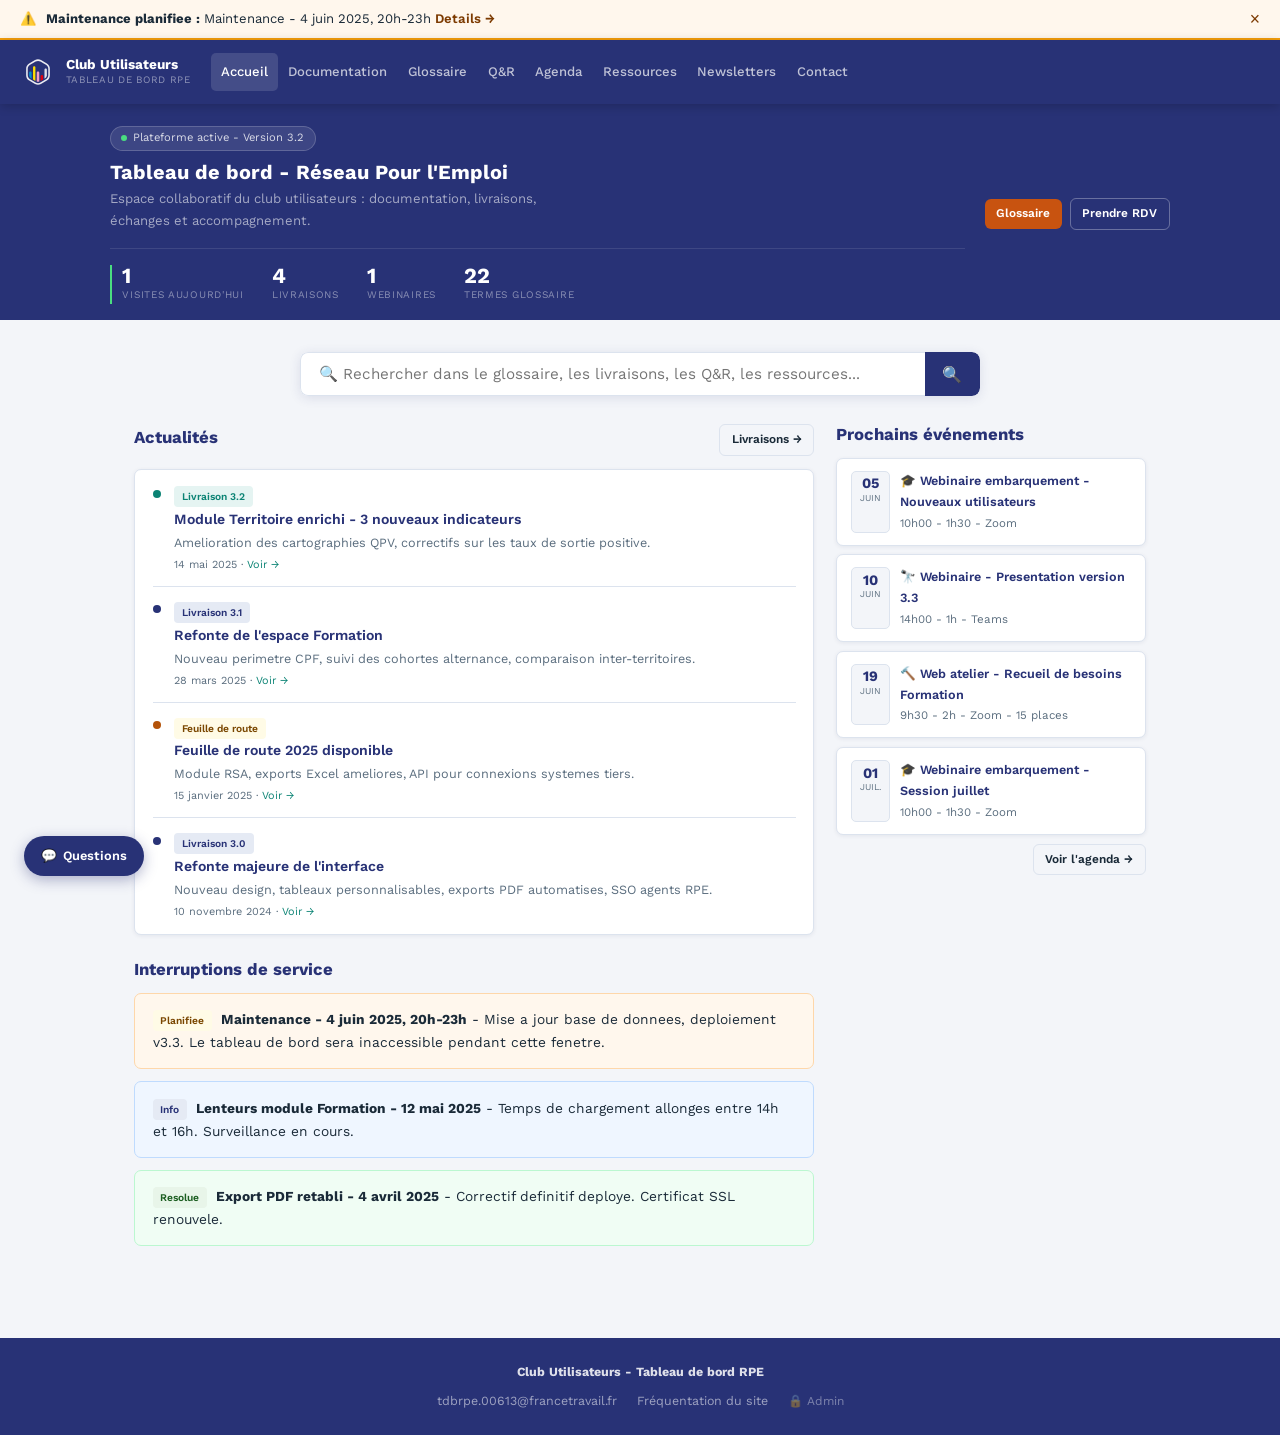
==== commit 0888b023: "sdq" ====
--- a/index.html
+++ b/index.html
@@ -40,7 +40,14 @@
 <div id="alert-strip-wrap"></div>
 <nav id="nav">
   <a href="index.html" class="brand">
-    <img src="logo_rpe.svg" alt="RPE" class="brand-logo-img"/>
+    <svg width="36" height="36" viewBox="0 0 70 70" fill="none" xmlns="http://www.w3.org/2000/svg" style="flex-shrink:0;">
+<path fill-rule="evenodd" clip-rule="evenodd" d="M40.8076 11.7766C37.2138 9.70174 32.7861 9.70174 29.1923 11.7766L17.7918 18.3587C14.198 20.4336 11.9841 24.2681 11.9841 28.4179V41.582C11.9841 45.7319 14.198 49.5663 17.7918 51.6413L29.1923 58.2233C32.7861 60.2983 37.2138 60.2983 40.8076 58.2233L52.2082 51.6413C55.802 49.5663 58.0159 45.7319 58.0159 41.582V28.4179C58.0159 24.2681 55.802 20.4336 52.2082 18.3587L40.8076 11.7766ZM39.6193 14.6402C36.7767 12.999 33.2746 12.999 30.432 14.6402L19.665 20.8565C16.8224 22.4977 15.0713 25.5306 15.0713 28.8131V41.2456C15.0713 44.5279 16.8224 47.561 19.665 49.2022L30.432 55.4185C33.2746 57.0596 36.7767 57.0596 39.6193 55.4185L50.3863 49.2022C53.2289 47.561 54.98 44.5279 54.98 41.2456V28.8131C54.98 25.5306 53.2289 22.4977 50.3863 20.8565L39.6193 14.6402Z" fill="rgba(255,255,255,0.9)"/>
+<path d="M37.4874 53.553C35.8802 54.0211 34.1707 54.0211 32.5635 53.553V36.6704C32.5635 35.3107 33.6657 34.2085 35.0254 34.2085C36.3852 34.2085 37.4874 35.3107 37.4874 36.6704V53.553Z" fill="#F29FC5"/>
+<path d="M29.9123 52.3133L25.3672 49.6823V26.2547C25.3672 24.9997 26.3847 23.9822 27.6398 23.9822C28.8948 23.9822 29.9123 24.9997 29.9123 26.2547V52.3133Z" fill="#FFE000"/>
+<path d="M52.2593 42.1451C51.6943 44.4606 50.2102 46.4833 48.0995 47.7051L47.5879 48.0013V30.7366C47.5879 29.4466 48.6337 28.4009 49.9236 28.4009C51.2135 28.4009 52.2593 29.4466 52.2593 30.7366V42.1451Z" fill="rgba(255,255,255,0.85)"/>
+<path d="M22.5894 48.0742L21.9516 47.705C19.8409 46.4833 18.3567 44.4606 17.7917 42.1451V36.6073C17.7917 35.2825 18.8657 34.2085 20.1906 34.2085C21.5154 34.2085 22.5894 35.2825 22.5894 36.6073V48.0742Z" fill="#008ECF"/>
+<path d="M44.9363 49.536L40.1387 52.3132V43.299C40.1387 41.9742 41.2127 40.9001 42.5375 40.9001C43.8623 40.9001 44.9363 41.9742 44.9363 43.299V49.536Z" fill="#E1000F"/>
+</svg>
     <div><span class="brand-name">Club Utilisateurs</span><span class="brand-sub">Tableau de bord RPE</span></div>
   </a>
   <div class="nav-links">
@@ -123,64 +130,92 @@
 function fmtEv(s){if(!s)return{d:'?',m:''};const d=new Date(s+'T00:00:00');return{d:d.getDate().toString().padStart(2,'0'),m:d.toLocaleDateString('fr-FR',{month:'short'})};}
 
 /* ── SEARCH ─────────────────────────────────── */
-const secIcons={glossaire:'&#128214;',livraisons:'&#128203;',qr:'&#128172;',ressources:'&#128279;',actualites:'&#128240;',guides:'&#128216;'};
-const secLabels={glossaire:'Glossaire',livraisons:'Livraisons',qr:'Q&R',ressources:'Ressources',actualites:'Actualites',guides:'Guides'};
+var secIcons={glossaire:'\uD83D\uDCD6',livraisons:'\uD83D\uDCCB',qr:'\uD83D\uDCAC',ressources:'\uD83D\uDD17',actualites:'\uD83D\uDCF0',guides:'\uD83D\uDCD8'};
+var secLabels={glossaire:'Glossaire',livraisons:'Livraisons',qr:'Q&amp;R',ressources:'Ressources',actualites:'Actualites',guides:'Guides'};
+
+function safeSection(name){
+  try{return DB.section(name)||[];}catch(e){return[];}
+}
 
 function searchAll(q){
-  const ql=q.toLowerCase();
-  const res={};
+  var ql=q.toLowerCase();
+  var res={};
   function hit(sec,item){if(!res[sec])res[sec]=[];if(res[sec].length<4)res[sec].push(item);}
 
-  DB.section('glossaire').filter(g=>g.status==='approved').forEach(g=>{
-    if((g.t+g.d+(g.e||'')).toLowerCase().includes(ql))
-      hit('glossaire',{label:g.t,sub:g.d.slice(0,70)+'...',url:'glossaire.html#g-'+g.id});
-  });
-  DB.section('livraisons').forEach(l=>{
-    if((l.title+(l.desc||'')).toLowerCase().includes(ql))
-      hit('livraisons',{label:l.title,sub:l.day+' '+l.mon,url:'documentation.html'});
-  });
-  DB.section('guides').forEach(g=>{
-    if((g.title+(g.desc||'')).toLowerCase().includes(ql))
+  /* glossaire - status may be missing on old data, include all */
+  safeSection('glossaire').forEach(function(g){
+    if(!g||!g.t)return;
+    var hay=(g.t||'')+(g.d||'')+(g.e||'');
+    if(hay.toLowerCase().indexOf(ql)>=0)
+      hit('glossaire',{label:g.t,sub:(g.d||'').slice(0,72)+'...',url:'glossaire.html#g-'+g.id});
+  });
+  /* livraisons */
+  safeSection('livraisons').forEach(function(l){
+    if(((l.title||'')+(l.desc||'')).toLowerCase().indexOf(ql)>=0)
+      hit('livraisons',{label:l.title,sub:(l.day||'')+' '+(l.mon||''),url:'documentation.html'});
+  });
+  /* guides */
+  safeSection('guides').forEach(function(g){
+    if(((g.title||'')+(g.desc||'')).toLowerCase().indexOf(ql)>=0)
       hit('guides',{label:g.title,sub:g.desc||'',url:'documentation.html'});
   });
+  /* Q&R - stored separately */
   try{
-    const qa=JSON.parse(localStorage.getItem('rpe_qa_v2')||'[]');
+    var qa=JSON.parse(localStorage.getItem('rpe_qa_v2')||'[]');
     qa.forEach(function(item){
-      if((item.q+(item.a||'')).toLowerCase().includes(ql))
-        hit('qr',{label:item.q.length>65?item.q.slice(0,65)+'...':item.q,sub:item.s==='answered'?'Repondue':'En attente',url:'qr.html#qai-'+item.id});
+      if(((item.q||'')+(item.a||'')).toLowerCase().indexOf(ql)>=0){
+        var lbl=item.q.length>65?item.q.slice(0,65)+'...':item.q;
+        hit('qr',{label:lbl,sub:item.s==='answered'?'Repondue':'En attente',url:'qr.html'});
+      }
     });
   }catch(e){}
-  DB.section('ressources').forEach(r=>{
-    if((r.name+(r.desc||'')+r.cat).toLowerCase().includes(ql))
-      hit('ressources',{label:r.name,sub:r.cat,url:'ressources.html'});
-  });
-  DB.section('actualites').forEach(a=>{
-    if((a.title+(a.desc||'')).toLowerCase().includes(ql))
+  /* ressources */
+  safeSection('ressources').forEach(function(r){
+    if(((r.name||'')+(r.desc||'')+(r.cat||'')).toLowerCase().indexOf(ql)>=0)
+      hit('ressources',{label:r.name,sub:r.cat||'',url:'ressources.html'});
+  });
+  /* actualites */
+  safeSection('actualites').forEach(function(a){
+    if(((a.title||'')+(a.desc||'')).toLowerCase().indexOf(ql)>=0)
       hit('actualites',{label:a.title,sub:fmtLong(a.date),url:a.link||'index.html'});
   });
   return res;
 }
 
-let searchTimer=null;
+var searchTimer=null;
 function onSearch(val){
   clearTimeout(searchTimer);
-  const box=document.getElementById('search-results');
-  if(val.length<2){box.classList.remove('open');box.innerHTML='';return;}
+  var box=document.getElementById('search-results');
+  if(!val||val.length<2){box.classList.remove('open');box.innerHTML='';return;}
   searchTimer=setTimeout(function(){
-    const res=searchAll(val);
-    const secs=Object.keys(res);
-    if(!secs.length){box.innerHTML='<div class="sr-empty">Aucun resultat pour "'+val+'".</div>';box.classList.add('open');return;}
-    box.innerHTML=secs.map(function(sec){
-      return'<div class="sr-section"><div class="sr-section-title">'+secIcons[sec]+' '+secLabels[sec]+'<span class="sr-count">'+res[sec].length+'</span></div>'+
-        res[sec].map(function(it){return'<a class="sr-item" href="'+it.url+'"><span class="sr-icon">'+secIcons[sec]+'</span><div><div class="sr-item-title">'+it.label+'</div><div class="sr-item-sub">'+it.sub+'</div></div></a>';}).join('')+
-      '</div>';
-    }).join('');
+    var res;
+    try{res=searchAll(val);}catch(e){console.error('search error',e);res={};}
+    var secs=Object.keys(res);
+    if(!secs.length){
+      box.innerHTML='<div class="sr-empty">Aucun resultat pour &laquo;&nbsp;'+val+'&nbsp;&raquo;.</div>';
+      box.classList.add('open');return;
+    }
+    var html='';
+    secs.forEach(function(sec){
+      html+='<div class="sr-section">';
+      html+='<div class="sr-section-title">'+secIcons[sec]+'&nbsp;'+secLabels[sec]+'<span class="sr-count">'+res[sec].length+'</span></div>';
+      res[sec].forEach(function(it){
+        html+='<a class="sr-item" href="'+it.url+'">';
+        html+='<span class="sr-icon">'+secIcons[sec]+'</span>';
+        html+='<div><div class="sr-item-title">'+it.label+'</div><div class="sr-item-sub">'+it.sub+'</div></div>';
+        html+='</a>';
+      });
+      html+='</div>';
+    });
+    box.innerHTML=html;
     box.classList.add('open');
-  },200);
+  },220);
 }
 function closeSearch(){
-  document.getElementById('search-results').classList.remove('open');
-  document.getElementById('site-search').value='';
+  var box=document.getElementById('search-results');
+  if(box){box.classList.remove('open');box.innerHTML='';}
+  var inp=document.getElementById('site-search');
+  if(inp)inp.value='';
 }
 document.addEventListener('click',function(e){
   if(!e.target.closest('.search-wrap'))closeSearch();
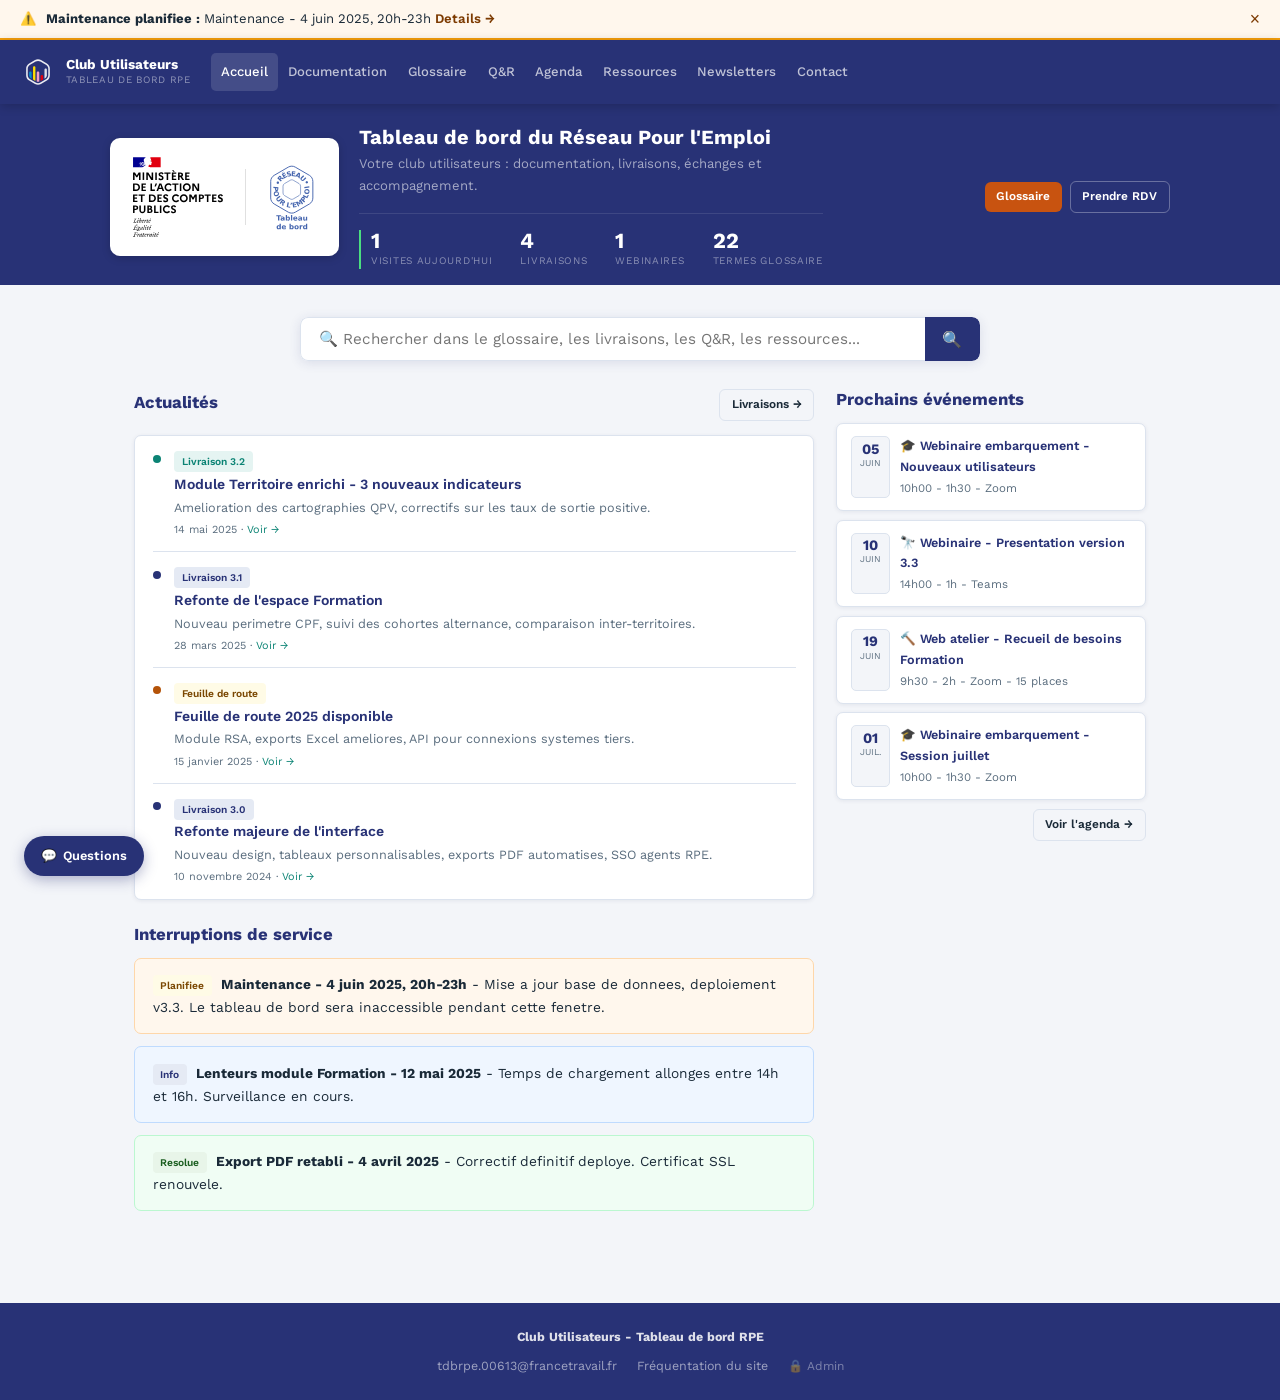
==== commit f7764df2: "bfbnfg" ====
--- a/index.html
+++ b/index.html
@@ -67,11 +67,83 @@
 
 <div class="hero">
   <div class="hero-inner">
-    <div style="flex:1;min-width:0;">
-      <div class="hero-pill"><span class="hdot"></span>Plateforme active - Version 3.2</div>
-      <h1>Tableau de bord - R&eacute;seau Pour l'Emploi</h1>
-      <p>Espace collaboratif du club utilisateurs : documentation, livraisons, &eacute;changes et accompagnement.</p>
-      <div class="stats-bar" id="hero-stats"></div>
+    <div style="flex:1;min-width:0;display:flex;align-items:center;gap:1.25rem;flex-wrap:wrap;">
+      <!-- Logos institutionnels -->
+      <div style="background:#fff;border-radius:10px;padding:.55rem .8rem;display:flex;align-items:center;gap:.75rem;flex-shrink:0;box-shadow:0 2px 8px rgba(0,0,0,.18);">
+        <svg viewBox="0 0 918 831" width="110" height="100" xmlns="http://www.w3.org/2000/svg"><style>
+		.s0 { fill: #000000 } 
+		.s1 { fill: #000091 } 
+		.s2 { fill: #e1000f } 
+		.s3 { fill: #808080 } 
+	</style>
+	<g id="Calque 1">
+		<g id="&lt;Group&gt;">
+			<path id="&lt;Compound Path&gt;" fill-rule="evenodd" class="s0" d="m283.11 747.14c-2.96 0-4.86-2.18-4.86-6.16 0-8.89 6.9-19.03 12.96-19.03 3.52 0 6.53 2.59 4.03 8.52l-12.82 4.21c-0.24 1.11-0.37 2.31-0.37 3.52 0 2.92 1.11 4.21 3.28 4.21 2.13 0 4.26-1.85 6.25-4.21h1.58c-2.96 5.56-6.58 8.94-10.05 8.94zm0.09-15.33l7.97-1.85c0.79-3.29-0.7-4.59-2.41-4.59-1.85 0-4.17 2.73-5.56 6.44zm6.02-12.23l5.56-9.4h4.86v0.98l-9.03 8.42zm-26.3 4.03l5.23-0.74 4.4-6.67h2.46l-2.37 6.67h6.16l-0.78 2.64h-6.35l-6.2 17.37c2.82-0.51 6.11-2.92 7.82-4.73h1.21c-2.18 5.19-8.38 8.99-12.23 8.99-1.62 0-2.45-1.58-1.85-3.15l6.76-18.48h-4.26zm-13.29 19.45c1.9-0.32 3.94-2.22 5.14-3.94h1.2c-1.75 4.63-5.88 8.01-9.4 8.01-0.88 0-2.17-0.97-1.52-2.68l7.08-18.43c-1.9 0.32-3.93 2.22-5.14 3.93h-1.2c1.76-4.67 6.16-8.01 9.86-8.01 0.88 0 2.04 0.98 1.53 2.69zm5.79-30.75c0-1.67 1.34-3.05 3.05-3.05 1.67 0 3.06 1.38 3.06 3.05 0 1.72-1.39 3.06-3.06 3.06-1.71 0-3.05-1.34-3.05-3.06zm-32.74 20.28c1.71-3.79 0.65-7.41-1.76-7.27v-0.46c1.25-1.71 2.59-2.92 3.98-2.92 2.22 0 3.01 2.18 3.01 4.63v3.43c3.85-4.44 7.09-8.06 10.28-8.06 2.22 0 3.43 1.39 3.43 3.52 0 1.25-0.42 2.83-1.25 4.49l-6.48 13.11c1.89-0.32 3.93-2.22 5.14-3.94h1.2c-1.76 4.68-6.16 8.01-9.86 8.01-1.62 0-2.6-1.71-1.86-3.14l7.55-14.5c0.88-1.67 1.07-2.78-0.28-2.78-1.85 0-6.53 2.97-8.79 5.75l-4.91 13.01c-0.51 1.34-1.07 1.66-2.32 1.66-2.04 0-3.01-1.34-2.08-3.42zm-9.91-5c-1.58 1.66-2.83 3.15-4.22 4.86l-4.9 13.01c-0.51 1.34-1.07 1.67-2.32 1.67-2.04 0-3.01-1.34-2.08-3.43l5-11.11c1.71-3.8 1.11-5.51 0-5.51-0.93 0-2.09 1.06-3.34 2.87h-1.2c1.81-3.98 4.17-8.01 6.76-8.01 2.22 0 3.01 2.17 3.01 4.63v3.42c2.78-5.97 3.47-8.05 6.21-8.05 2.31 0 2.77 2.64 1.89 5.65zm-29.26 19.54c-2.97 0-4.86-2.18-4.86-6.16 0-8.89 6.9-19.03 12.96-19.03 3.52 0 6.53 2.59 4.03 8.52l-12.83 4.21c-0.23 1.11-0.37 2.32-0.37 3.52 0 2.92 1.11 4.21 3.29 4.21 2.13 0 4.26-1.85 6.25-4.21h1.58c-2.97 5.56-6.58 8.94-10.05 8.94zm0.09-15.33l7.97-1.85c0.78-3.29-0.7-4.59-2.41-4.59-1.85 0-4.17 2.74-5.56 6.44zm-20.28-8.2l5.23-0.74 4.4-6.66h2.45l-2.36 6.66h6.16l-0.79 2.64h-6.34l-6.2 17.37c2.82-0.51 6.11-2.92 7.82-4.73h1.21c-2.18 5.19-8.39 8.99-12.23 8.99-1.62 0-2.45-1.58-1.85-3.15l6.76-18.48h-4.26zm-10.7 12.88c-1.66 3.75-0.97 5.51 0 5.51 0.93 0 2.09-1.07 3.34-2.87h1.2c-1.81 3.98-4.17 8.01-6.76 8.01-2.22 0-3.52-2.32-3.15-6.58l0.14-1.48c-3.01 4.17-5.7 8.06-8.43 8.06-2.31 0-3.8-1.39-3.8-3.8 0-8.61 9.13-20.47 19.69-20.47h0.46l2.17-2.13 1.95 0.14zm-11.25 5.88c1.53 0 4.81-3.15 6.94-5.74l3.71-9.86q-0.99-0.28-2.18-0.28c-3.56 0-9.91 7.73-9.91 13.43 0 1.71 0.56 2.45 1.44 2.45zm-9.26-14.77c-1.58 1.67-2.83 3.15-4.22 4.86l-4.91 13.01c-0.51 1.35-1.06 1.67-2.31 1.67-2.04 0-3.01-1.34-2.09-3.43l5.01-11.11c1.71-3.8 1.11-5.51 0-5.51-0.93 0-2.09 1.07-3.34 2.87h-1.2c1.8-3.98 4.17-8.01 6.76-8.01 2.22 0 3.01 2.18 3.01 4.63v3.43c2.78-5.98 3.47-8.06 6.2-8.06 2.32 0 2.78 2.64 1.9 5.65zm-48.9 18.62l0.42-1.44c5.69-1.02 6.67-1.53 8.98-7.87l5.56-15.19c2.31-6.39 1.85-6.85-3.1-7.87l0.46-1.44h25.56l-1.43 7.6h-1.72c0-4.36-0.51-5.52-4.81-5.52h-2.97c-4.16 0-4.81 0.65-5.92 3.76l-3.57 9.77h6.71c3.34 0 4.54-1.95 6.07-4.59h1.76l-4.07 11.16h-1.76c0.46-3.33 0.41-4.58-2.64-4.58h-6.81l-2.5 6.9c-2.46 6.71-1.67 6.71 4.49 7.87l-0.46 1.44z"/>
+			<path id="&lt;Compound Path&gt;" fill-rule="evenodd" class="s0" d="m221.11 689.25c-2.97 0-4.87-2.17-4.87-6.16 0-8.89 6.9-19.03 12.97-19.03 3.52 0 6.53 2.59 4.03 8.52l-12.83 4.22c-0.23 1.11-0.37 2.31-0.37 3.52 0 2.91 1.11 4.21 3.29 4.21 2.13 0 4.26-1.85 6.25-4.21h1.58c-2.97 5.55-6.58 8.93-10.05 8.93zm0.09-15.33l7.96-1.85c0.79-3.29-0.69-4.58-2.4-4.58-1.86 0-4.17 2.73-5.56 6.43zm6.02-12.22l5.56-9.4h4.86v0.97l-9.03 8.43zm-26.3 4.03l5.23-0.74 4.4-6.67h2.45l-2.36 6.67h6.16l-0.79 2.64h-6.34l-6.21 17.36c2.83-0.51 6.12-2.92 7.83-4.72h1.2c-2.17 5.19-8.38 8.98-12.22 8.98-1.62 0-2.46-1.57-1.85-3.15l6.76-18.47h-4.26zm-13.29 19.45c1.9-0.33 3.93-2.23 5.14-3.94h1.2c-1.76 4.63-5.88 8.01-9.4 8.01-0.88 0-2.18-0.97-1.53-2.68l7.09-18.44c-1.9 0.33-3.94 2.23-5.14 3.94h-1.21c1.76-4.68 6.16-8.01 9.87-8.01 0.88 0 2.04 0.97 1.53 2.69zm5.78-30.75c0-1.67 1.35-3.06 3.06-3.06 1.67 0 3.06 1.39 3.06 3.06 0 1.71-1.39 3.05-3.06 3.05-1.71 0-3.06-1.34-3.06-3.05zm-15.97 26.81h1.2c-1.76 4.68-5.69 8.01-9.4 8.01-1.62 0-2.59-1.71-1.85-3.15l10.09-26.58c1.3-3.42 1.76-4.49 0.33-5.6l-1.58-1.21v-0.97l8.11-0.92 0.41 0.51-12.91 33.85c1.89-0.33 4.39-2.23 5.6-3.94zm-17.46-2.64c-1.67 3.75-0.97 5.51 0 5.51 0.93 0 2.08-1.06 3.34-2.87h1.2c-1.81 3.98-4.17 8.01-6.76 8.01-2.22 0-3.52-2.31-3.15-6.57l0.14-1.49c-3.01 4.17-5.7 8.06-8.43 8.06-2.31 0-3.8-1.39-3.8-3.8 0-8.61 9.13-20.46 19.68-20.46h0.47l2.17-2.13 1.95 0.13zm-11.25 5.89c1.52 0 4.81-3.15 6.94-5.75l3.71-9.86q-0.99-0.28-2.18-0.28c-3.57 0-9.91 7.74-9.91 13.43 0 1.71 0.56 2.46 1.44 2.46zm-25.01 15.42c-5 0-9.21-1.35-9.21-4.54 0-3.29 2.73-5.61 9.67-7.64-0.88-0.7-1.25-1.44-1.25-2.5 0-1.86 1.67-3.43 4.68-4.77-2.69-0.51-4.91-2.69-4.91-6.16 0-4.59 4.17-10.24 10.61-10.24 1.15 0 2.31 0.33 3.28 0.93h8.15l-0.78 2.64h-5.14c0.32 0.74 0.51 1.57 0.51 2.55 0 4.58-3.94 10.05-10.01 10.37-1.57 0.83-2.36 1.99-2.36 2.96 0 1.21 1.67 1.53 5.37 2.64 4.31 1.3 6.95 2.36 6.95 5.33 0 3.84-7.09 8.43-15.56 8.43zm11.21-31.31c0-1.48-0.61-2.78-2.13-2.78-3.48 0-5.7 6.07-5.7 10.19 0 1.48 0.6 2.78 2.13 2.78 3.47 0 5.7-6.07 5.7-10.19zm-8.76 28.39c5.24 0 9.08-1.71 9.08-3.98 0-1.07-1.34-1.53-4.86-2.69-2.22-0.74-3.89-1.34-5-1.9-3.38 1.34-5.74 2.87-5.74 5.33 0 2.31 2.13 3.24 6.52 3.24zm-26.07-25.33l-2.68 7.36c-2.5 6.9-3.2 7.23 4.35 7.23 5.7 0 9.77-2.92 13.01-5.98h1.95l-5.1 8.06h-28.43l0.42-1.44c5.69-1.02 6.67-1.52 8.98-7.87l5.56-15.19c2.31-6.39 1.85-6.85-3.1-7.87l0.46-1.43h25.56l-1.43 7.59h-1.72c0-4.31-0.51-5.46-4.81-5.46h-2.97c-4.17 0-4.81 0.6-5.92 3.7l-3.39 9.31h6.72c3.33 0 4.54-1.95 6.07-4.59h1.76l-4.08 11.16h-1.76c0.46-3.33 0.42-4.58-2.64-4.58zm9.08-19.4l5-7.18h5.46v0.97l-9.03 6.21z"/>
+			<path id="&lt;Compound Path&gt;" fill-rule="evenodd" class="s0" d="m218.1 631.37c-2.97 0-4.87-2.18-4.87-6.16 0-8.89 6.9-19.03 12.97-19.03 3.52 0 6.53 2.59 4.03 8.52l-12.83 4.21c-0.23 1.11-0.37 2.32-0.37 3.52 0 2.92 1.11 4.22 3.29 4.22 2.13 0 4.26-1.86 6.25-4.22h1.58c-2.97 5.56-6.58 8.94-10.05 8.94zm0.09-15.33l7.96-1.85c0.79-3.29-0.69-4.59-2.4-4.59-1.86 0-4.17 2.74-5.56 6.44zm6.02-12.22l5.56-9.4h4.86v0.97l-9.03 8.43zm-25.15 4.02l4.36-0.74 4.4-6.66h2.45l-2.36 6.66h6.16l-0.79 2.64h-6.34l-6.21 17.37c2.83-0.51 6.11-2.92 7.83-4.72h1.2c-2.18 5.18-8.38 8.98-12.22 8.98-1.62 0-2.46-1.58-1.86-3.15l6.76-18.48h-3.38zm-8.15 3.99c-1.57 1.66-2.82 3.14-4.21 4.86l-4.91 13.01c-0.51 1.34-1.06 1.67-2.31 1.67-2.04 0-3.01-1.35-2.09-3.43l5-11.11c1.72-3.8 1.12-5.51 0-5.51-0.92 0-2.08 1.06-3.33 2.87h-1.2c1.8-3.99 4.16-8.01 6.76-8.01 2.22 0 3.01 2.17 3.01 4.63v3.42c2.78-5.97 3.47-8.05 6.2-8.05 2.32 0 2.78 2.64 1.9 5.65zm-29.27 19.54c-2.96 0-4.86-2.18-4.86-6.16 0-8.89 6.9-19.03 12.97-19.03 3.52 0 6.53 2.59 4.03 8.52l-12.83 4.21c-0.23 1.11-0.37 2.32-0.37 3.52 0 2.92 1.11 4.21 3.29 4.21 2.13 0 4.26-1.85 6.25-4.21h1.57c-2.96 5.56-6.57 8.94-10.05 8.94zm0.1-15.33l7.96-1.85c0.79-3.29-0.69-4.59-2.41-4.59-1.85 0-4.16 2.74-5.55 6.44zm-23.71 15.33c-2.73 0-5.74-2.09-5.74-4.31 0-0.51 0.74-2.36 1.34-3.94l8.33-21.48c1.3-3.34 1.76-4.49 0.33-5.6l-1.58-1.21v-0.97l8.11-0.93 0.42 0.51-7.74 20.33c3.06-4.17 6.11-7.59 9.36-7.59 2.59 0 3.98 1.39 3.98 5.14 0 8.7-10.51 20.05-16.81 20.05zm12.04-18.02c0-1.71-0.88-2.45-2.04-2.45-1.9 0-5.28 2.82-7.5 5.46l-2.08 5.51c-0.7 1.81-1.25 3.25-1.25 3.57 0 1.02 1.8 2.18 3.05 2.18 5.1 0 9.82-9.22 9.82-14.27zm-27.97 13.94c1.9-0.32 3.94-2.22 5.14-3.93h1.2c-1.76 4.63-5.88 8.01-9.4 8.01-0.88 0-2.17-0.98-1.52-2.69l7.08-18.43c-1.9 0.33-3.94 2.22-5.14 3.94h-1.2c1.76-4.68 6.16-8.01 9.86-8.01 0.88 0 2.04 0.97 1.53 2.68zm5.79-30.75c0-1.66 1.34-3.05 3.05-3.05 1.67 0 3.06 1.39 3.06 3.05 0 1.72-1.39 3.06-3.06 3.06-1.71 0-3.05-1.34-3.05-3.06zm-16.03 1.53c-5.69 1.02-6.71 1.53-8.98 7.87l-5.46 15.19c-2.32 6.49-1.81 7.23 2.5 7.23 5.69 0 9.4-4.36 12.55-7.83h1.94l-5.56 9.91h-25.65l0.42-1.43c5.69-1.02 6.67-1.53 8.98-7.88l5.47-15.19c2.31-6.39 1.85-6.85-3.11-7.87l0.47-1.43h16.85z"/>
+		</g>
+		<g id="&lt;Group&gt;">
+			<g id="&lt;Group&gt;">
+				<path id="&lt;Compound Path&gt;" fill-rule="evenodd" class="s1" d="m171.04 162.4c-4.21 2.07-7.22 3.1-10.24 5.27h-77.02v-83.86h108.76c0 0-2 0.62-4.21 1.61-1.52 0.68-3.63 1.62-4.89 3.17-1.27 1.58-2.54 3.17-3.01 5.07-2.06 1.27-3.33 3.17-4.44 5.07-1.43 2.69-3.49 5.07-3.17 8.08 0.32 2.54 0.95 4.92 1.43 7.61 0.15 0.95 0.31 1.74 0.63 2.69 0.32 0.95 0 2.06 0.48 2.86 0.31 0.47 0.15 1.11 0.79 1.42 0 0.16 0 0.48 0 0.64 0.16 0.16 0.16 0.31 0.47 0.31 0 0.16 0 0.48 0 0.64 1.27 1.58 2.86 3.01 3.65 4.75 0.32 0.95-1.59 0.48-2.38 0.16-1.58-0.79-2.53-2.06-3.8-3.17 0 0-0.16 0.16-0.16 0.32 0.63 1.11 3.01 2.53 1.74 3.33-0.63 0.31-1.42-0.48-2.06 0.15-0.16 0.32 0 0.64 0 0.96-0.95-0.64-1.9-0.32-2.85-0.64-0.63-0.16-0.79-1.43-1.59-1.43-2.06-0.47-3.96-0.95-6.02-1.1-2.85-0.32-5.54-0.8-8.4-0.32-2.53 0.16-4.43 2.06-6.02 3.96 0 0.16 0 0.48 0 0.48 1.11 0.15 1.59-0.8 2.54-1.11 1.58-0.32 3.01-0.95 4.59-1.27 2.38-0.48 4.6-1.11 6.82-0.95 0.47 0 1.11-0.16 1.58 0-2.85-0.16-5.39 0.79-8.08 1.58-1.88 0.56-3.8 0.64-5.55 1.59 4.12-0.16 8.24 0.47 12.21 1.74 1.42 0.48 2.69 1.11 3.96 1.9 0.63 0.48 0.95 0.95 1.58 1.27 0.79 0.48 1.9 0.48 2.7 0.16 0.16 0 0.63 0 0.79 0 2.38-0.64 4.91-1.27 6.5-3.01 0 0.16 0.15 0.16 0.31 0.16-0.47 1.26-0.47 2.69-1.42 3.8 0 0.16-0.16 0.48 0.16 0.63 0.15 0 0.15 0 0.31 0-0.16 0-0.31 0-0.31 0.16 0 0.32 0.47 0 0.63 0.32-0.79 0.16-1.59 0.32-2.06 0.95 0 0.16 0.32 0.16 0.47 0.16-0.31 0.32-0.79 0.16-0.95 0.47 0 0 0.16 0.16 0.32 0.16-0.16 0-0.32 0-0.32 0.16q0 0.24 0 0.48c-0.47 0-0.63 0.31-0.95 0.47 0.64 0.48 1.11 0 1.75 0-1.75 0.64-3.17 1.59-4.92 2.06-0.31 0 0 0.48-0.31 0.48 0.47 0.31 0.79-0.16 1.26-0.16-2.21 1.27-4.43 2.38-6.81 3.8 0 0-0.32 0.32-0.32 0.64-0.16 0-0.47 0-0.63 0-0.32 0.15-0.16 0.63-0.48 0.95 0.8 0.47 1.75-0.64 2.22 0 0.16 0-0.31 0.16-0.63 0.16-0.16 0-0.16 0.31-0.32 0.31q-0.24 0-0.47 0c-0.32 0.32-0.64 0.48-0.64 0.95-0.31 0-0.63 0-0.79 0.32 3.49-0.48 7.13-0.16 10.46-1.9 2.53-1.27 4.91-3.01 6.97-5.23 0 0 0.16 0.16 0.16 0.32-0.47 1.58-1.43 2.69-2.69 3.64-0.95 0.48-1.59 1.27-2.38 1.59q-0.71 0.47-1.43 0.95c-5.86 2.06-12.83 1.11-17.9 5.07 0-0.16-0.16-0.16-0.32-0.16-0.32 0.32-0.79 0.47-0.95 0.79q0 0.08 0.04 0.12c0.21 0.21 0.39 0.14 0.39 0.14 0.06-0.06 0.27-0.14 0.27-0.14 0.8-0.53 1.61-0.94 2.52-1.25q-0.13 0.12-0.26 0.23c-0.61 0.34-1.22 0.71-1.82 1.02h0.04q-0.64 0.37-1.08 0.94c0.11 0.05 0.2 0.16 0.12 0.29q-0.09 0.14-0.17 0.29-0.05 0.08-0.1 0.16-0.1 0.18-0.2 0.35-0.04 0.07-0.09 0.15-0.05 0.1-0.11 0.2-0.03 0.05-0.06 0.11-0.04 0.07-0.07 0.13-0.04 0.07-0.08 0.14-0.01 0.02-0.02 0.04-0.01 0.02-0.03 0.04-0.01 0.02-0.02 0.04 0.06 0.04 0.17 0.06c0.09 0.03 0.2 0.03 0.24 0.03 0.58 0.01 0.87-0.69 1.25-1.03 0.22-0.2 0.49-0.35 0.75-0.52q0.06 0.06 0.12 0.12-0.03 0.07-0.05 0.14-0.14 0.22-0.28 0.44c-0.08 0.11 0.08 0.19 0.18 0.16q0 0.01 0 0.02c-0.93 0.57-1.87 1.22-2.66 1.99q0.14 0 0.22 0.08 0.09 0.08 0.01 0.21-0.36 0.47-0.68 0.96-0.24 0.37-0.47 0.74-0.2 0.33-0.4 0.67-0.05 0.07-0.1 0.15 0 0.01-0.01 0.01c0.18 0.03 0.42 0 0.48-0.05q1.29-1.22 2.56-2.45 0.15 0 0.25-0.08c0.86-0.7 1.65-1.56 2.63-2.06 0.45-0.23 0.75-0.57 1.09-0.95q0.11-0.12 0.23-0.27 0.05-0.03 0.1-0.06 1.42-0.78 2.96-1.19 0.08-0.02 0.16-0.04c1.92-0.41 3.84-0.84 5.76-1.03 1.27 0 2.54 0.16 3.97-0.16 0.98-0.22 1.9-0.79 2.85-1.11 0 0.16 0 0.16 0 0.32 2.38-0.95 4.12-3.01 6.5-3.8 0.16 0 0.47 0.31 0.79 0.15 1.43-1.26 3.01-2.69 5.07-2.37 0 0.16 0 0.31 0.16 0.31q0.05 0.01 0.11 0-0.85 0.64-1.7 1.27c-0.15 0.16 0 0.32 0.16 0.32 0.79-0.32 1.27-0.95 2.06-1.27-0.16 0.16-0.16 0.48-0.31 0.64q-0.83 0.57-1.73 1.37c-1.95 1.68-3.6 3.49-5.28 5.4h0.02c-0.91 0.97-1.82 1.93-2.72 2.83-1.54 1.55-6.09 3.64-8.08 4.62zm-17.55-18.5c0.47-0.32 0.95-0.32 1.58-0.32 0.16 0 0.16-0.32 0.16-0.48 0.47 0.16 0.79 0.16 1.27 0.16 3.8-0.79 7.45-1.58 10.93-3.33-4.12-3.16-9.35-4.27-14.26-5.7 0.47 0 0.95 0.47 1.43 0-0.8-0.63-1.75-0.32-2.54-0.79 0.16 0 0.47 0.16 0.63-0.16-1.26-0.64-2.53-0.64-3.8-0.95 0.79-0.16 1.27-0.79 1.27-1.59 0-0.16-0.32-0.16-0.48-0.16-1.9 0.96-3.17 2.7-3.96 4.76 1.11 0.63 2.38 0.16 3.49 0.32-0.48 0.47-1.27 0.47-1.9 0.63-0.49 0.12-0.96 0.48-0.8 0.79q0.16 0.2 0.36 0.23c-0.36 0.11-0.7 0.27-0.99 0.56 0.63 0.48 1.27 0.16 1.9 0.16 0 0.32 0.32 0.32 0.48 0.48-0.8 0.32-1.43 0.95-1.59 1.42-0.32 0.8-1.11 1.11-1.58 1.75q0 0.24 0 0.47c-1.59 1.43-3.33 2.38-4.6 4.12 0.16 0 0.16 0.16 0.16 0.32-0.32 0.48-0.95 0.63-1.11 1.11 0 0.16 0 0.32 0.16 0.32 1.9-0.64 3.33-2.06 5.07-2.7 1.27-0.31 2.22-1.11 3.33-1.42 0.79-0.16 1.74-0.48 2.53-0.64 0 0.16 0 0.32 0.16 0.32 0.48 0 0.79 0 1.27 0-0.16 0.32-0.79 0.16-0.63 0.32 0.47 0.47 1.42 0.31 2.06 0zm-10.78-11.89c0.32-0.16-0.48 0.48 0.16 0.32 2.06-0.48 2.69-2.54 3.64-4.12 1.27-2.06 3.49-2.86 5.07-4.6 0 0.16 0 0.32-0.15 0.48 0.15 0.16 0.31 0.16 0.47 0.16 0.63-0.48 1.43-0.32 1.9-0.96-1.27-0.47-2.85-0.63-4.12-0.15-3.33 1.58-6.18 4.12-8.87 6.97-1.62 1.71-3.33 3.33-5.39 4.44-1.43 2.85-3.01 5.38-5.07 8.08 0 0.16 0.16 0.32 0.16 0.32 3.8-4.28 7.29-7.93 12.2-10.94zm0.79 0.16c-0.63 0.16-1.11 0.79-1.27 1.43 0 0.15 0.16 0.15 0.32 0.15 0.32-0.15 0.48-0.31 0.63-0.63 0.15-0.28 0.32-0.32 0.48-0.63 0-0.16 0-0.32-0.16-0.32zm8.72 20.28c-0.48-0.31-0.95-0.31-1.43-0.31-0.79 0.16-1.74-0.32-2.53 0-2 0.93-4.56 0.87-6.07 2.33q-0.01 0.01-0.02 0.02-0.19 0.18-0.36 0.39-0.03 0.04-0.06 0.07-0.22 0.18-0.49 0.37c-0.3 0.22-0.55 0.55-0.81 0.8q-0.01 0.02-0.02 0.03-0.16 0.17-0.36 0.33c-0.2 0.15 0.12 0.36 0.29 0.23 0.21-0.15 0.36-0.36 0.59-0.5q0.03-0.02 0.07-0.04-0.37 0.4-0.63 0.85 0.03 0.05 0.02 0.11-0.02 0.12-0.05 0.23-0.01 0.02-0.01 0.04-0.03 0.09-0.05 0.17-0.02 0.06-0.04 0.11-0.01 0.02-0.01 0.04-0.07 0.19-0.15 0.37-0.02 0.03-0.03 0.06-0.01 0.01-0.02 0.03 0 0.01-0.01 0.02-0.08 0.16-0.17 0.32-0.11 0.17-0.22 0.34-0.03 0.05-0.07 0.1 0 0.01-0.01 0.02-0.23 0.33-0.5 0.67-0.04 0.06-0.09 0.12-0.13 0.17-0.27 0.34-0.08 0.1-0.16 0.2-0.02 0.02-0.03 0.04-0.24 0.3-0.5 0.57 0.02 0.04 0.04 0.08 0 0.01 0 0.01 0.06 0.13 0.14 0.26 0.02 0.03 0.04 0.07 0.03 0.05 0.06 0.1 0.09-0.02 0.13-0.07 0.01 0 0.01-0.01 0.05-0.08 0.11-0.15 0-0.01 0.01-0.02 0.03-0.04 0.05-0.07 0.03-0.03 0.05-0.06 0.02-0.02 0.03-0.04 0.01-0.01 0.02-0.02 0.42-0.53 0.92-0.98 0.28-0.25 0.57-0.48 0.05-0.04 0.11-0.04 0.06 0 0.11 0.02 0.12-0.07 0.25-0.14 0.14-0.07 0.28-0.14 0 0.01 0 0.03c-0.03 0.18 0.25 0.18 0.34 0.12 0.11-0.07 0.14-0.13 0.22-0.22q0.18-0.21 0.34-0.37 0-0.01 0.01-0.02 0.01-0.01 0.03-0.02 0.11-0.12 0.22-0.23 0.01 0 0.01-0.01 0.01-0.01 0.02-0.01 0.11-0.11 0.22-0.22c0.48-0.46 0.99-0.89 1.59-1.21 0.11-0.06 0.22-0.01 0.27 0.06q0.01 0.02 0.02 0.04c0.7-0.33 1.41-0.63 2.09-1.02 0.63-0.37 1.22-0.79 1.81-1.21q0.02-0.02 0.04-0.03c1.3-0.81 2.61-1.69 4.04-2.47zm-2.04 3.64c-0.14 0.09-0.23 0.22-0.34 0.35-0.2 0.23-0.43 0.42-0.66 0.63-0.4 0.36-0.77 0.75-1.17 1.1-0.27 0.24 0.6 0.36 0.79 0.19q0.3-0.27 0.59-0.55 0.19-0.01 0.25-0.03c0.48-0.17 0.83-0.5 1.2-0.84 0.13-0.12-0.01-0.21-0.21-0.25 0.16-0.14 0.32-0.29 0.39-0.46 0.13-0.31-0.71-0.24-0.84-0.14zm7.9-10.61c-0.32-0.32-0.79-0.16-1.11-0.63-0.31-0.16-0.79 0.16-1.11 0.31-0.63 0.32-1.74 0.32-1.9 1.11-0.16 0.32 0.48 0.16 0.79 0.16 1.11-0.47 2.38 0 3.33-0.95z"/>
+				<g id="&lt;Group&gt;">
+					<path id="&lt;Path&gt;" class="s2" d="m314.41 83.81h-90.22c0 0 0.17 0.03 0.86 0.4 0.73 0.39 1.68 0.9 2.27 1.21 1.17 0.61 2.3 1.37 3.03 2.53 0.31 0.48 0.79 1.43 0.47 2.06-0.31 0.8-0.47 2.06-1.27 2.38-0.95 0.48-2.21 0.48-3.32 0.32-0.64 0-1.27-0.16-1.91-0.32 2.38 0.95 4.6 2.06 6.19 4.28 0.15 0.32 0.79 0.48 1.42 0.48 0.16 0 0.16 0.31 0.16 0.47-0.32 0.32-0.63 0.48-0.48 0.95q0.24 0 0.48 0c0.79-0.31 0.63-1.9 1.74-1.42 0.8 0.47 1.11 1.58 0.64 2.37-0.64 0.64-1.27 1.11-1.9 1.59-0.16 0.31-0.16 0.79 0 1.11 0.47 0.63 0.63 1.27 0.79 1.9 0.47 1.11 0.63 2.38 1.11 3.49 0.63 2.37 1.26 4.75 1.11 7.13 0 1.26-0.64 2.37-0.16 3.64 0.31 1.27 1.11 2.22 1.74 3.33 0.63 0.95 1.27 1.58 1.74 2.54 0.96 1.58 2.7 3.16 1.91 5.07-0.48 1.11-2.22 0.95-3.33 1.58-0.95 0.79-0.16 2.06 0.31 2.85 0.8 1.43-0.95 2.38-2.06 2.86 0.32 0.47 0.96 0.31 1.11 0.63 0.16 0.79 0.95 1.27 0.48 2.06-0.63 0.95-2.54 1.43-1.59 2.85 0.64 1.11 0.23 2.34-0.15 3.49-0.48 1.43-1.75 2.06-2.86 2.38-0.95 0.31-2.06 0.31-3.01 0.16-0.31-0.16-0.63-0.32-0.95-0.32-2.69-0.32-5.39-1.11-8.08-1.11-0.79 0.16-1.59 0.32-2.22 0.63q-1.07 0.79-1.92 1.7-0.01 0.01-0.02 0.02-0.17 0.19-0.34 0.38-0.11 0.12-0.21 0.25-0.06 0.08-0.13 0.16-0.69 0.87-1.25 1.83-0.03 0.06-0.07 0.12-0.06 0.11-0.12 0.22-0.78 1.45-1.2 2.91c-1.08 3.63-0.61 6.74 0.15 7.5 0.21 0.21 5.23 1.76 8.73 3.31 1.64 0.73 2.78 1.29 3.74 1.89h88.59z"/>
+				</g>
+				<path id="&lt;Path&gt;" class="s3" d="m229.56 114.41c0.63 0.15 1.58 0.15 1.58 0.47-0.31 1.27-2.22 1.59-3.17 2.85h-0.47c-0.48 0.32-0.32 1.11-0.79 1.11-0.48-0.16-0.96 0-1.43 0.16 0.63 0.64 1.43 1.11 2.38 0.95 0.16 0 0.47 0.32 0.47 0.64 0 0 0.16 0 0.32-0.16 0.16 0 0.32 0 0.32 0.16v0.63c-0.48 0.63-1.27 0.32-1.91 0.48 1.27 0.31 2.54 0.31 3.65 0 0.95-0.32 0-1.91 0.63-2.7-0.31 0 0-0.47-0.31-0.47 0.31-0.32 0.63-0.8 0.95-0.95 0.31 0 0.79-0.16 0.95-0.48 0-0.32-0.64-0.48-0.48-0.79 0.95-0.64 1.75-1.59 1.43-2.54-0.16-0.47-1.43-0.47-2.22-0.79-0.79-0.32-1.74 0-2.69 0.16-0.8 0-1.59 0.47-2.38 0.63-1.11 0.32-2.06 0.95-3.01 1.59 1.11-0.48 2.22-0.64 3.48-0.95 0.96 0 1.76-0.24 2.7 0z"/>
+			</g>
+		</g>
+		<g id="&lt;Group&gt;">
+			<path id="&lt;Compound Path&gt;" class="s0" d="m83.78 210.2h15.93l15.39 26.46 15.39-26.46h15.93v63h-12.78v-45.18l-14.04 23.58h-9l-14.04-23.58v45.18h-12.78z"/>
+			<path id="&lt;Compound Path&gt;" class="s0" d="m163.97 210.2h12.78v63h-12.78z"/>
+			<path id="&lt;Compound Path&gt;" class="s0" d="m194.39 210.2h16.38l28.17 45.54v-45.54h12.78v63h-16.38l-28.17-45.54v45.54h-12.78z"/>
+			<path id="&lt;Compound Path&gt;" class="s0" d="m269.36 210.2h12.78v63h-12.78z"/>
+			<path id="&lt;Compound Path&gt;" class="s0" d="m303.38 255.92c3.78 4.86 8.82 7.74 13.95 7.74 5.04 0 8.1-2.7 8.1-7.2 0-11.61-28.62-8.46-28.62-29.79 0-9.99 8.28-18.27 20.34-18.27 9.45 0 16.65 4.23 22.05 10.62l-9.36 8.46c-3.69-4.77-7.83-7.92-12.6-7.92-4.5 0-7.47 2.88-7.47 6.66 0 11.43 28.62 8.19 28.62 29.79-0.18 11.88-9.36 18.99-20.97 18.99-10.62 0-17.73-3.87-23.31-10.53z"/>
+			<path id="&lt;Compound Path&gt;" class="s0" d="m344.87 210.2h51.66v11.61h-19.44v51.39h-12.78v-51.39h-19.44z"/>
+			<path id="&lt;Compound Path&gt;" class="s0" d="m407.78 210.2h36.72v10.62h-23.94v14.94h20.34v10.62h-20.34v16.2h23.94v10.62h-36.72zm1.08-17.55h13.14l10.17 12.15h-11.7z"/>
+			<path id="&lt;Compound Path&gt;" fill-rule="evenodd" class="s0" d="m459.35 210.2h19.26c13.86 0 22.41 7.11 22.41 18.81 0 7.65-3.69 13.32-10.17 16.29l19.7 27.9h-15.02l-16.83-25.47h-6.57v25.47h-12.78zm12.78 10.62v16.29h7.2c5.4 0 8.55-3.15 8.55-8.28 0-4.77-3.15-8.01-8.55-8.01z"/>
+			<path id="&lt;Compound Path&gt;" class="s0" d="m518.66 210.2h36.71v10.62h-23.93v14.94h20.33v10.62h-20.33v16.2h23.93v10.62h-36.71z"/>
+			<path id="&lt;Compound Path&gt;" fill-rule="evenodd" class="s0" d="m83.78 302.2h24.75c19.98 0 33.48 14.49 33.48 31.5 0 17.01-13.5 31.5-33.48 31.5h-24.75zm12.78 11.61v39.78h12.15c11.7 0 20.16-8.73 20.16-19.89 0-11.25-8.46-19.89-20.16-19.89z"/>
+			<path id="&lt;Compound Path&gt;" class="s0" d="m154.34 302.2h36.72v10.62h-23.94v14.94h20.34v10.62h-20.34v16.2h23.94v10.62h-36.72z"/>
+			<path id="&lt;Compound Path&gt;" class="s0" d="m229.31 302.2h12.78v51.39h23.94v11.61h-36.72z"/>
+			<path id="&lt;Compound Path&gt;" class="s0" d="m263.33 328.12l8.1-25.92h12.96l-10.44 25.92z"/>
+			<path id="&lt;Compound Path&gt;" fill-rule="evenodd" class="s0" d="m303.11 302.2h16.74l23.85 63h-13.59l-6.03-16.38h-25.2l-6.03 16.38h-13.59zm17.01 35.73l-8.64-23.67-8.64 23.67z"/>
+			<path id="&lt;Compound Path&gt;" class="s0" d="m396.53 346.39l10.08 7.74c-5.76 7.83-15.12 12.87-26.55 12.87-19.89 0-33.48-15.3-33.48-33.3 0-18 13.59-33.3 33.48-33.3 11.43 0 20.79 5.13 26.55 12.78l-10.08 7.83c-3.6-5.13-9.27-8.64-16.47-8.64-11.88 0-20.34 9.27-20.34 21.33 0 12.06 8.46 21.33 20.34 21.33 7.2 0 12.87-3.51 16.47-8.64z"/>
+			<path id="&lt;Compound Path&gt;" class="s0" d="m411.2 302.2h51.66v11.61h-19.44v51.39h-12.78v-51.39h-19.44z"/>
+			<path id="&lt;Compound Path&gt;" class="s0" d="m474.11 302.2h12.78v63h-12.78z"/>
+			<path id="&lt;Compound Path&gt;" fill-rule="evenodd" class="s0" d="m565.99 333.7c0 18-13.59 33.3-33.38 33.3-19.89 0-33.48-15.3-33.48-33.3 0-18 13.59-33.3 33.48-33.3 19.79 0 33.38 15.3 33.38 33.3zm-13.14 0c0-12.06-8.46-21.33-20.24-21.33-11.88 0-20.34 9.27-20.34 21.33 0 12.06 8.46 21.33 20.34 21.33 11.78 0 20.24-9.27 20.24-21.33z"/>
+			<path id="&lt;Compound Path&gt;" class="s0" d="m578.24 302.2h16.38l28.16 45.54v-45.54h12.78v63h-16.38l-28.16-45.54v45.54h-12.78z"/>
+			<path id="&lt;Compound Path&gt;" class="s0" d="m83.78 394.2h36.72v10.62h-23.94v14.94h20.34v10.62h-20.34v16.2h23.94v10.62h-36.72z"/>
+			<path id="&lt;Compound Path&gt;" class="s0" d="m130.22 394.2h51.66v11.61h-19.44v51.39h-12.78v-51.39h-19.44z"/>
+			<path id="&lt;Compound Path&gt;" fill-rule="evenodd" class="s0" d="m216.53 394.2h24.75c19.98 0 33.48 14.49 33.48 31.5 0 17.01-13.5 31.5-33.48 31.5h-24.75zm12.78 11.61v39.78h12.15c11.7 0 20.16-8.73 20.16-19.89 0-11.25-8.46-19.89-20.16-19.89z"/>
+			<path id="&lt;Compound Path&gt;" class="s0" d="m287.09 394.2h36.72v10.62h-23.94v14.94h20.34v10.62h-20.34v16.2h23.94v10.62h-36.72z"/>
+			<path id="&lt;Compound Path&gt;" class="s0" d="m342.26 439.92c3.78 4.86 8.82 7.74 13.95 7.74 5.04 0 8.1-2.7 8.1-7.2 0-11.61-28.62-8.46-28.62-29.79 0-9.99 8.28-18.27 20.34-18.27 9.45 0 16.65 4.23 22.05 10.62l-9.36 8.46c-3.69-4.77-7.83-7.92-12.6-7.92-4.5 0-7.47 2.88-7.47 6.66 0 11.43 28.62 8.19 28.62 29.79-0.18 11.88-9.36 18.99-20.97 18.99-10.62 0-17.73-3.87-23.31-10.53z"/>
+			<path id="&lt;Compound Path&gt;" class="s0" d="m458.62 438.39l10.08 7.74c-5.76 7.83-15.12 12.87-26.54 12.87-19.89 0-33.48-15.3-33.48-33.3 0-18 13.59-33.3 33.48-33.3 11.42 0 20.78 5.13 26.54 12.78l-10.08 7.83c-3.6-5.13-9.27-8.64-16.46-8.64-11.88 0-20.34 9.27-20.34 21.33 0 12.06 8.46 21.33 20.34 21.33 7.19 0 12.86-3.51 16.46-8.64z"/>
+			<path id="&lt;Compound Path&gt;" fill-rule="evenodd" class="s0" d="m540.79 425.7c0 18-13.59 33.3-33.39 33.3-19.88 0-33.47-15.3-33.47-33.3 0-18 13.59-33.3 33.47-33.3 19.8 0 33.39 15.3 33.39 33.3zm-13.14 0c0-12.06-8.46-21.33-20.25-21.33-11.88 0-20.33 9.27-20.33 21.33 0 12.06 8.45 21.33 20.33 21.33 11.79 0 20.25-9.27 20.25-21.33z"/>
+			<path id="&lt;Compound Path&gt;" class="s0" d="m553.03 394.2h15.93l15.39 26.46 15.39-26.46h15.93v63h-12.78v-45.18l-14.04 23.58h-9l-14.04-23.58v45.18h-12.78z"/>
+			<path id="&lt;Compound Path&gt;" fill-rule="evenodd" class="s0" d="m633.22 394.2h20.79c13.86 0 22.32 7.11 22.32 18.81 0 11.61-8.46 18.72-22.32 18.72h-8.01v25.47h-12.78zm12.78 10.62v16.29h8.55c5.4 0 8.64-3.15 8.64-8.28 0-4.77-3.24-8.01-8.64-8.01z"/>
+			<path id="&lt;Compound Path&gt;" class="s0" d="m680.65 394.2h51.66v11.61h-19.44v51.39h-12.78v-51.39h-19.44z"/>
+			<path id="&lt;Compound Path&gt;" class="s0" d="m743.56 394.2h36.72v10.62h-23.94v14.94h20.34v10.62h-20.34v16.2h23.94v10.62h-36.72z"/>
+			<path id="&lt;Compound Path&gt;" class="s0" d="m798.73 439.92c3.78 4.86 8.82 7.74 13.95 7.74 5.04 0 8.1-2.7 8.1-7.2 0-11.61-28.62-8.46-28.62-29.79 0-9.99 8.28-18.27 20.34-18.27 9.45 0 16.65 4.23 22.05 10.62l-9.36 8.46c-3.69-4.77-7.83-7.92-12.6-7.92-4.5 0-7.47 2.88-7.47 6.66 0 11.43 28.62 8.19 28.62 29.79-0.18 11.88-9.36 18.99-20.97 18.99-10.62 0-17.73-3.87-23.31-10.53z"/>
+			<path id="&lt;Compound Path&gt;" fill-rule="evenodd" class="s0" d="m83.78 486.2h20.79c13.86 0 22.32 7.11 22.32 18.81 0 11.61-8.46 18.72-22.32 18.72h-8.01v25.47h-12.78zm12.78 10.62v16.29h8.55c5.4 0 8.64-3.15 8.64-8.28 0-4.77-3.24-8.01-8.64-8.01z"/>
+			<path id="&lt;Compound Path&gt;" class="s0" d="m174.59 486.2h12.78v38.34c0 16.56-9.72 26.46-25.56 26.46-15.75 0-25.47-9.9-25.47-26.46v-38.34h12.78v39.42c0 8.46 4.77 13.41 12.78 13.41 7.83 0 12.69-4.95 12.69-13.41z"/>
+			<path id="&lt;Compound Path&gt;" fill-rule="evenodd" class="s0" d="m203.21 486.2h18.54c13.14 0 21.15 6.48 21.15 17.1 0 5.13-2.34 9.54-6.75 12.42 6.66 2.97 10.35 8.37 10.35 14.94 0 11.52-8.91 18.54-23.4 18.54h-19.89zm12.78 10.62v14.22h6.03c4.86 0 7.74-2.61 7.74-7.2 0-4.41-2.88-7.02-7.74-7.02zm0 24.84v16.92h7.83c5.94 0 9.54-3.15 9.54-8.46 0-5.4-3.6-8.46-9.54-8.46z"/>
+			<path id="&lt;Compound Path&gt;" class="s0" d="m259.64 486.2h12.78v51.39h23.94v11.61h-36.72z"/>
+			<path id="&lt;Compound Path&gt;" class="s0" d="m307.61 486.2h12.78v63h-12.78z"/>
+			<path id="&lt;Compound Path&gt;" class="s0" d="m382.58 530.39l10.08 7.74c-5.76 7.83-15.12 12.87-26.55 12.87-19.89 0-33.48-15.3-33.48-33.3 0-18 13.59-33.3 33.48-33.3 11.43 0 20.79 5.13 26.55 12.78l-10.08 7.83c-3.6-5.13-9.27-8.64-16.47-8.64-11.88 0-20.34 9.27-20.34 21.33 0 12.06 8.46 21.33 20.34 21.33 7.2 0 12.87-3.51 16.47-8.64z"/>
+			<path id="&lt;Compound Path&gt;" class="s0" d="m407.6 531.92c3.78 4.86 8.82 7.74 13.95 7.74 5.04 0 8.09-2.7 8.09-7.2 0-11.61-28.61-8.46-28.61-29.79 0-9.99 8.28-18.27 20.34-18.27 9.44 0 16.64 4.23 22.04 10.62l-9.36 8.46c-3.68-4.77-7.83-7.92-12.59-7.92-4.5 0-7.47 2.88-7.47 6.66 0 11.43 28.61 8.19 28.61 29.79-0.18 11.88-9.36 18.99-20.96 18.99-10.62 0-17.73-3.87-23.31-10.53z"/>
+		</g>
+	</g>
+	<g id="Calque 2">
+	</g>
+	<g id="Calque 3">
+	</g></svg>
+        <div style="width:1px;height:56px;background:#e0e0e0;flex-shrink:0;"></div>
+        <svg viewBox="0 0 150 150" width="68" height="68" xmlns="http://www.w3.org/2000/svg"><style>.a{fill:#4565ae}.b{fill:none;stroke:#4565ae;stroke-miterlimit:10;stroke-width:2.1}.c{fill:none;stroke:#4565ae;stroke-miterlimit:10;stroke-width:1.3}</style><path class="a" d=""/><path class="a" d="m34.1 52.6l10.9 0.8-0.3 4.7q-0.2 2-1.2 3.1-1 1-2.7 0.9-1.7-0.1-2.6-1.3-0.8-1.2-0.6-3.3l0.1-1.8-3.8-0.3zm8.6 5l0.1-1.5-3.1-0.3-0.1 1.6q-0.1 0.8 0.3 1.3 0.4 0.5 1.1 0.5 0.7 0.1 1.2-0.3 0.4-0.5 0.5-1.3z"/><path class="a" d="m44 66.9q-0.3-1.2-1.4-1.6-1.1-0.5-2.8 0-1.7 0.4-2.4 1.3-0.7 1-0.4 2.2 0.3 1.3 1.4 1.7 1.1 0.5 2.8 0 1.7-0.4 2.4-1.4 0.7-0.9 0.4-2.2zm2-0.5q0.7 2.6-0.4 4.4-1.1 1.8-3.7 2.5-2.5 0.7-4.4-0.3-1.8-1.1-2.5-3.6-0.7-2.6 0.4-4.4 1.1-1.9 3.6-2.5 2.6-0.7 4.4 0.3 1.9 1.1 2.6 3.6z"/><path class="a" d="m42.5 76.2l5.4-3.9 1.6 2.3-5.3 3.9q-1.1 0.8-1.3 1.5-0.2 0.7 0.3 1.5 0.6 0.8 1.4 0.8 0.7 0 1.8-0.8l5.3-3.8 1.7 2.3-5.3 3.8q-1.9 1.4-3.5 1.1-1.6-0.3-3-2.2-1.4-1.9-1.2-3.5 0.3-1.7 2.1-3z"/><path class="a" d="m53.4 85.7l1 0.7q0.7 0.5 1.2 0.5 0.5-0.1 0.9-0.7 0.5-0.6 0.3-1.1-0.1-0.5-0.8-1l-1-0.7zm-0.4 2.1l-0.7-0.5-2.4 3.4-2.3-1.7 6.4-8.9 3.5 2.6q1.7 1.2 2.1 2.4 0.4 1.2-0.5 2.5-0.6 0.8-1.5 1.1-0.8 0.2-1.8-0.1 0.4 0.4 0.4 1.1 0.2 0.6 0 1.7l-0.6 3.4-2.4-1.8 0.5-3q0.1-0.9 0-1.3-0.2-0.5-0.7-0.9z"/><path class="a" d=""/><path class="a" d="m63.2 97.2l2.1-10.7 2.8 0.6-1.7 8.6 4.8 1-0.4 2.1z"/><path class="a" d="m72.3 89.7l0.1-2.1 2.5 0.1-0.1 2-1.7 2.6-1.6-0.1z"/><path class="a" d="m77.6 98.4l-1.8-10.7 7.5-1.3 0.4 2.1-4.8 0.8 0.4 2 4.4-0.8 0.4 2.1-4.5 0.8 0.5 2.5 4.8-0.9 0.4 2.1z"/><path class="a" d="m88.8 96l-5.4-9.6 3.1-1.7 5.1 3.8-0.7-6.3 3.1-1.8 5.4 9.6-2.4 1.3-3.9-7 0.7 6.4-1.6 0.9-5-3.9 3.9 6.9z"/><path class="a" d="m101.9 87l-8.2-7.2 3-3.5q1.4-1.6 2.8-1.8 1.4-0.3 2.7 0.8 1.3 1.2 1.3 2.6 0 1.5-1.4 3l-1.2 1.5 2.9 2.4zm-3.9-9.1l-1 1.2 2.3 2 1-1.2q0.6-0.6 0.5-1.2 0-0.6-0.5-1.1-0.6-0.5-1.2-0.4-0.6 0.1-1.1 0.7z"/><path class="a" d="m108.7 78l-9.9-4.7 1.2-2.5 7.9 3.7 2.2-4.4 1.9 0.9z"/><path class="a" d="m104.3 62.4q-0.2 1.3 0.6 2.1 0.9 0.9 2.6 1.1 1.7 0.2 2.7-0.3 1.1-0.6 1.3-1.9 0.1-1.3-0.7-2.1-0.9-0.8-2.6-1.1-1.7-0.2-2.7 0.4-1.1 0.6-1.2 1.8zm-2.1-0.2q0.4-2.6 2.1-3.9 1.7-1.3 4.3-1 2.6 0.4 3.9 2.1 1.3 1.7 1 4.3-0.4 2.6-2.1 3.9-1.7 1.2-4.3 0.9-2.6-0.4-3.9-2-1.3-1.7-1-4.3z"/><path class="a" d="m113.3 54.1l-10.8 1.6-0.4-2.8 10.9-1.5z"/><path class="a" d="m48 34.6l0.8-0.8q0.6-0.7 0.7-1.2 0-0.5-0.6-1-0.5-0.5-1-0.4-0.5 0-1.1 0.7l-0.8 0.8zm1.9 0.8l-0.5 0.6 3 2.8-1.9 2-8-7.4 3-3.2q1.4-1.6 2.6-1.8 1.3-0.2 2.4 0.8 0.8 0.8 0.9 1.6 0.2 0.9-0.3 1.9 0.5-0.3 1.2-0.3 0.6-0.1 1.6 0.2l3.3 1-2 2.2-2.9-0.9q-0.9-0.2-1.4-0.1-0.5 0.1-1 0.6z"/><path class="a" d="m57.6 34.1l-5.2-9.6 6.6-3.7 1.1 1.9-4.2 2.3 1 1.8 3.9-2.2 1 1.9-3.9 2.1 1.2 2.2 4.3-2.3 1.1 1.8zm-3.5-11.7l0.3-2.4 1.8-1-0.9 2.7z"/><path class="a" d="m70.6 18.4l0.5 2.2q-1-0.2-1.8-0.2-0.9 0-1.7 0.1-1 0.2-1.4 0.6-0.4 0.4-0.3 1 0.1 0.4 0.5 0.6 0.4 0.1 1.2 0.1h1.3q1.8 0 2.7 0.6 0.9 0.5 1.2 1.9 0.4 1.8-0.5 2.8-0.8 1.1-3 1.6-1 0.2-2.1 0.2-1 0-2.2-0.1l-0.4-2.3q1.1 0.3 2.1 0.4 1 0 1.9-0.2 0.9-0.2 1.3-0.6 0.5-0.4 0.3-0.9-0.1-0.5-0.5-0.7-0.3-0.2-1.4-0.2h-1.1q-1.7 0-2.6-0.6-0.9-0.6-1.1-1.9-0.4-1.6 0.5-2.7 0.8-1.1 2.8-1.5 0.9-0.2 1.8-0.2 1-0.1 2 0z"/><path class="a" d="m74 28.9l0.9-10.9 7.6 0.7-0.2 2.1-4.8-0.4-0.1 2 4.5 0.4-0.2 2.1-4.5-0.4-0.2 2.5 4.9 0.5-0.2 2.1z"/><path class="a" d="m89.3 33l0.2-2.1-4-1.8-1.5 1.5-2.5-1.2 8.2-8.3 3 1.4-0.8 11.7zm0.8-8.9l-3.1 3.4 2.7 1.2z"/><path class="a" d="m95.2 31.6l4.6-4.6 2 2-4.6 4.6q-1 1-1.1 1.7 0 0.7 0.7 1.4 0.7 0.8 1.4 0.7 0.7-0.1 1.7-1.1l4.6-4.7 2 2-4.6 4.7q-1.6 1.6-3.3 1.6-1.6 0-3.3-1.7-1.7-1.7-1.7-3.3 0-1.6 1.6-3.3z"/><path class="a" d=""/><path class="a" d="m41.2 43.4q0-0.5 0.1-1 0.2-0.5 0.6-0.8 0.4-0.4 0.9-0.6 0.5-0.2 1-0.2 0.5 0 1 0.2 0.5 0.2 0.8 0.6 0.4 0.3 0.6 0.8 0.2 0.5 0.2 1 0 0.6-0.2 1-0.2 0.5-0.6 0.9-0.3 0.4-0.8 0.6-0.5 0.2-1 0.2-0.6 0-1-0.2-0.5-0.2-0.9-0.6-0.4-0.4-0.6-0.9-0.1-0.4-0.1-1z"/><path class="a" d="m105 42.4q0-0.5 0.2-1 0.2-0.5 0.6-0.8 0.3-0.4 0.8-0.6 0.5-0.2 1-0.2 0.6 0 1 0.2 0.5 0.2 0.9 0.6 0.4 0.3 0.6 0.8 0.2 0.5 0.2 1 0 0.6-0.2 1-0.2 0.5-0.6 0.9-0.4 0.4-0.9 0.6-0.4 0.2-1 0.2-0.5 0-1-0.2-0.5-0.2-0.8-0.6-0.4-0.4-0.6-0.9-0.2-0.4-0.2-1z"/><path fill-rule="evenodd" class="b" d="m28.1 40.6l-0.1 36.5c0 5.4 3 10.5 7.7 13.3l31.1 18.1c4.8 2.8 10.7 2.8 15.5 0l31.1-18.1c4.7-2.8 7.6-7.8 7.6-13.3v-36.5c0-5.5-2.9-10.6-7.6-13.4l-31.1-18.1c-4.8-2.8-10.7-2.8-15.5 0l-31.1 18.1c-4.7 2.8-7.7 7.9-7.7 13.4z"/><path fill-rule="evenodd" class="c" d="m55.2 51.1v15.2c0 2.2 1.2 4.4 3.2 5.5l12.9 7.5c2 1.2 4.5 1.2 6.5 0l12.9-7.5c1.9-1.1 3.2-3.2 3.2-5.5v-15.2c0-2.3-1.2-4.4-3.2-5.6l-12.9-7.5c-2-1.2-4.5-1.2-6.5 0l-12.9 7.5c-2 1.2-3.2 3.3-3.2 5.6z"/><path class="a" d="m40.3 117.6v-2.3h10.7v2.3h-3.9v9.4h-3v-9.4zm15.5 5.5h-1.4q-0.9 0-1.3 0.3-0.5 0.3-0.5 0.8 0 0.6 0.4 0.9 0.3 0.3 1 0.3 0.8 0 1.3-0.6 0.5-0.6 0.5-1.4zm2.9-1.1v5h-2.9v-1.3q-0.5 0.8-1.2 1.2-0.7 0.3-1.7 0.3-1.4 0-2.3-0.7-0.8-0.8-0.8-2.1 0-1.5 1.1-2.3 1-0.7 3.3-0.7h1.6v-0.2q0-0.7-0.5-1-0.5-0.3-1.6-0.3-0.9 0-1.7 0.2-0.8 0.2-1.4 0.5v-2.1q0.9-0.2 1.8-0.3 0.9-0.1 1.8-0.1 2.4 0 3.4 0.9 1.1 0.9 1.1 3zm7.2 3.2q0.9 0 1.4-0.6 0.5-0.7 0.5-1.9 0-1.3-0.5-2-0.5-0.6-1.4-0.6-0.9 0-1.4 0.7-0.4 0.6-0.4 1.9 0 1.2 0.4 1.9 0.5 0.6 1.4 0.6zm-1.8-10.3v4.7q0.5-0.8 1.2-1.2 0.7-0.3 1.7-0.3 1.6 0 2.6 1.2 1 1.3 1 3.4 0 2-1 3.3-1 1.2-2.6 1.2-1 0-1.7-0.3-0.7-0.4-1.2-1.1v1.2h-2.8v-12.1zm8.6 12.1v-12.1h2.8v12.1zm14.2-4.4v0.8h-6.5q0.1 1 0.7 1.5 0.6 0.5 1.7 0.5 0.9 0 1.8-0.3 0.9-0.2 1.9-0.8v2.2q-1 0.4-2 0.6-1 0.1-2 0.1-2.3 0-3.7-1.2-1.3-1.2-1.3-3.3 0-2.2 1.3-3.4 1.3-1.2 3.6-1.2 2.1 0 3.3 1.2 1.2 1.2 1.2 3.3zm-6.5-0.9h3.7q0-0.8-0.5-1.3-0.5-0.5-1.2-0.5-0.8 0-1.3 0.5-0.6 0.4-0.7 1.3zm14 1.4h-1.4q-0.9 0-1.4 0.3-0.4 0.3-0.4 0.9 0 0.5 0.4 0.8 0.3 0.3 1 0.3 0.7 0 1.3-0.6 0.5-0.5 0.5-1.4zm2.8-1.1v5h-2.8v-1.3q-0.5 0.8-1.2 1.2-0.7 0.4-1.8 0.4-1.3 0-2.2-0.8-0.8-0.8-0.8-2.1 0-1.5 1-2.2 1.1-0.8 3.4-0.8h1.6v-0.2q0-0.6-0.5-0.9-0.5-0.4-1.6-0.4-0.9 0-1.7 0.2-0.8 0.2-1.4 0.6v-2.2q0.9-0.2 1.8-0.3 0.9-0.1 1.8-0.1 2.3 0 3.4 0.9 1 0.9 1 3zm2.5 1.6v-5.3h2.9v0.9q0 0.7 0 1.8-0.1 1-0.1 1.4 0 1 0.1 1.5 0.1 0.5 0.2 0.7 0.2 0.3 0.4 0.4 0.3 0.2 0.7 0.2 0.8 0 1.3-0.7 0.5-0.7 0.5-1.9v-4.3h2.8v8.7h-2.8v-1.2q-0.6 0.7-1.3 1.1-0.7 0.4-1.6 0.4-1.5 0-2.3-1-0.8-0.9-0.8-2.7zm-52.2 15v-4.7h2.9v12.1h-2.9v-1.2q-0.5 0.7-1.2 1.1-0.7 0.4-1.6 0.4-1.7 0-2.7-1.3-1-1.3-1-3.3 0-2 1-3.3 1-1.3 2.7-1.3 0.9 0 1.6 0.3 0.7 0.4 1.2 1.2zm-1.8 5.6q0.9 0 1.4-0.6 0.4-0.7 0.4-1.9 0-1.3-0.4-1.9-0.5-0.7-1.4-0.7-0.9 0-1.4 0.7-0.4 0.6-0.4 1.9 0 1.2 0.4 1.9 0.5 0.6 1.4 0.6zm16.1-2.6v0.8h-6.6q0.1 1 0.7 1.5 0.7 0.5 1.7 0.5 0.9 0 1.9-0.2 0.9-0.3 1.9-0.8v2.1q-1 0.4-2 0.6-1 0.2-2 0.2-2.4 0-3.7-1.2-1.3-1.2-1.3-3.4 0-2.2 1.3-3.4 1.3-1.2 3.5-1.2 2.1 0 3.3 1.2 1.3 1.3 1.3 3.3zm-6.5-0.9h3.6q0-0.8-0.5-1.3-0.4-0.5-1.2-0.5-0.8 0-1.3 0.5-0.5 0.5-0.6 1.3zm18.8 3.5q0.9 0 1.4-0.6 0.5-0.7 0.5-1.9 0-1.3-0.5-1.9-0.5-0.7-1.4-0.7-0.9 0-1.4 0.7-0.4 0.6-0.4 1.9 0 1.2 0.4 1.9 0.5 0.6 1.4 0.6zm-1.8-10.3v4.7q0.5-0.8 1.2-1.2 0.7-0.3 1.7-0.3 1.6 0 2.6 1.3 1.1 1.3 1.1 3.3 0 2-1.1 3.3-1 1.3-2.6 1.3-1 0-1.7-0.4-0.7-0.4-1.2-1.1v1.2h-2.8v-12.1zm12.8 5.2q-0.9 0-1.4 0.7-0.5 0.6-0.5 1.9 0 1.2 0.5 1.9 0.5 0.7 1.4 0.7 0.9 0 1.4-0.7 0.5-0.7 0.5-1.9 0-1.3-0.5-1.9-0.5-0.7-1.4-0.7zm0-2q2.2 0 3.5 1.2 1.3 1.2 1.3 3.4 0 2.1-1.3 3.3-1.3 1.3-3.5 1.3-2.3 0-3.6-1.3-1.2-1.2-1.2-3.3 0-2.2 1.2-3.4 1.3-1.2 3.6-1.2zm13.3 0v2.6q-0.4-0.2-0.7-0.3-0.4-0.1-0.8-0.1-1 0-1.6 0.7-0.6 0.7-0.6 2v4h-2.8v-8.7h2.8v1.4q0.5-0.8 1.2-1.2 0.7-0.4 1.7-0.4 0.2 0 0.3 0 0.2 0 0.5 0zm7.4 1.5v-4.7h2.8v12.1h-2.8v-1.2q-0.6 0.7-1.3 1.1-0.7 0.4-1.6 0.4-1.6 0-2.7-1.3-1-1.3-1-3.3 0-2 1-3.3 1.1-1.3 2.7-1.3 0.9 0 1.6 0.3 0.7 0.4 1.3 1.2zm-1.9 5.6q0.9 0 1.4-0.6 0.5-0.7 0.5-1.9 0-1.3-0.5-1.9-0.5-0.7-1.4-0.7-0.9 0-1.4 0.7-0.4 0.6-0.4 1.9 0 1.2 0.4 1.9 0.5 0.6 1.4 0.6z"/></svg>
+      </div>
+      <div style="min-width:0;">
+        <h1>Tableau de bord du R&eacute;seau Pour l'Emploi</h1>
+        <p>Votre club utilisateurs&nbsp;: documentation, livraisons, &eacute;changes et accompagnement.</p>
+        <div class="stats-bar" id="hero-stats"></div>
+      </div>
     </div>
     <div class="hero-btns">
       <a href="glossaire.html" class="btn btn-accent btn-sm">Glossaire</a>
@@ -263,4 +335,4 @@
   if(el)el.textContent=VISITS.todayCount();
 });
 </script>
-</body></html>
+</body></html>
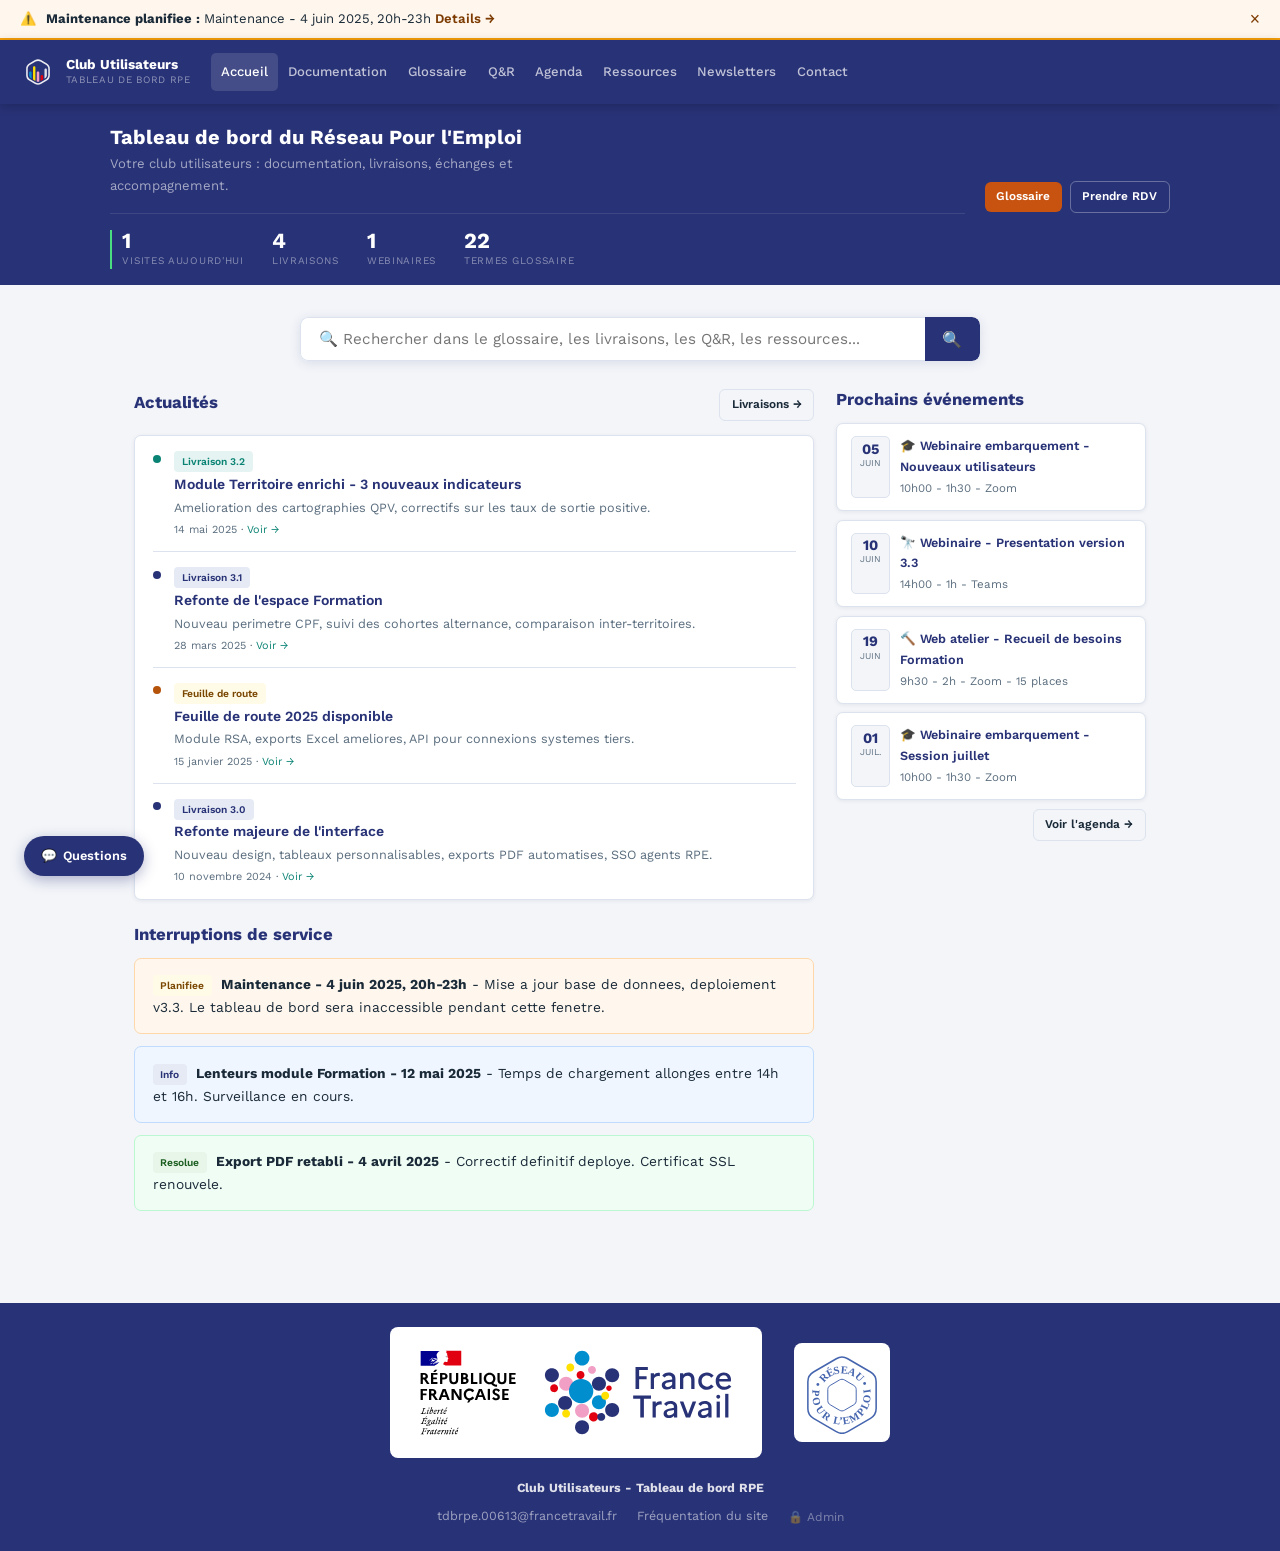
==== commit 9fe9e54b: "Update fmt.Println message from 'Hello' to 'Goodbye'" ====
--- a/index.html
+++ b/index.html
@@ -67,83 +67,10 @@
 
 <div class="hero">
   <div class="hero-inner">
-    <div style="flex:1;min-width:0;display:flex;align-items:center;gap:1.25rem;flex-wrap:wrap;">
-      <!-- Logos institutionnels -->
-      <div style="background:#fff;border-radius:10px;padding:.55rem .8rem;display:flex;align-items:center;gap:.75rem;flex-shrink:0;box-shadow:0 2px 8px rgba(0,0,0,.18);">
-        <svg viewBox="0 0 918 831" width="110" height="100" xmlns="http://www.w3.org/2000/svg"><style>
-		.s0 { fill: #000000 } 
-		.s1 { fill: #000091 } 
-		.s2 { fill: #e1000f } 
-		.s3 { fill: #808080 } 
-	</style>
-	<g id="Calque 1">
-		<g id="&lt;Group&gt;">
-			<path id="&lt;Compound Path&gt;" fill-rule="evenodd" class="s0" d="m283.11 747.14c-2.96 0-4.86-2.18-4.86-6.16 0-8.89 6.9-19.03 12.96-19.03 3.52 0 6.53 2.59 4.03 8.52l-12.82 4.21c-0.24 1.11-0.37 2.31-0.37 3.52 0 2.92 1.11 4.21 3.28 4.21 2.13 0 4.26-1.85 6.25-4.21h1.58c-2.96 5.56-6.58 8.94-10.05 8.94zm0.09-15.33l7.97-1.85c0.79-3.29-0.7-4.59-2.41-4.59-1.85 0-4.17 2.73-5.56 6.44zm6.02-12.23l5.56-9.4h4.86v0.98l-9.03 8.42zm-26.3 4.03l5.23-0.74 4.4-6.67h2.46l-2.37 6.67h6.16l-0.78 2.64h-6.35l-6.2 17.37c2.82-0.51 6.11-2.92 7.82-4.73h1.21c-2.18 5.19-8.38 8.99-12.23 8.99-1.62 0-2.45-1.58-1.85-3.15l6.76-18.48h-4.26zm-13.29 19.45c1.9-0.32 3.94-2.22 5.14-3.94h1.2c-1.75 4.63-5.88 8.01-9.4 8.01-0.88 0-2.17-0.97-1.52-2.68l7.08-18.43c-1.9 0.32-3.93 2.22-5.14 3.93h-1.2c1.76-4.67 6.16-8.01 9.86-8.01 0.88 0 2.04 0.98 1.53 2.69zm5.79-30.75c0-1.67 1.34-3.05 3.05-3.05 1.67 0 3.06 1.38 3.06 3.05 0 1.72-1.39 3.06-3.06 3.06-1.71 0-3.05-1.34-3.05-3.06zm-32.74 20.28c1.71-3.79 0.65-7.41-1.76-7.27v-0.46c1.25-1.71 2.59-2.92 3.98-2.92 2.22 0 3.01 2.18 3.01 4.63v3.43c3.85-4.44 7.09-8.06 10.28-8.06 2.22 0 3.43 1.39 3.43 3.52 0 1.25-0.42 2.83-1.25 4.49l-6.48 13.11c1.89-0.32 3.93-2.22 5.14-3.94h1.2c-1.76 4.68-6.16 8.01-9.86 8.01-1.62 0-2.6-1.71-1.86-3.14l7.55-14.5c0.88-1.67 1.07-2.78-0.28-2.78-1.85 0-6.53 2.97-8.79 5.75l-4.91 13.01c-0.51 1.34-1.07 1.66-2.32 1.66-2.04 0-3.01-1.34-2.08-3.42zm-9.91-5c-1.58 1.66-2.83 3.15-4.22 4.86l-4.9 13.01c-0.51 1.34-1.07 1.67-2.32 1.67-2.04 0-3.01-1.34-2.08-3.43l5-11.11c1.71-3.8 1.11-5.51 0-5.51-0.93 0-2.09 1.06-3.34 2.87h-1.2c1.81-3.98 4.17-8.01 6.76-8.01 2.22 0 3.01 2.17 3.01 4.63v3.42c2.78-5.97 3.47-8.05 6.21-8.05 2.31 0 2.77 2.64 1.89 5.65zm-29.26 19.54c-2.97 0-4.86-2.18-4.86-6.16 0-8.89 6.9-19.03 12.96-19.03 3.52 0 6.53 2.59 4.03 8.52l-12.83 4.21c-0.23 1.11-0.37 2.32-0.37 3.52 0 2.92 1.11 4.21 3.29 4.21 2.13 0 4.26-1.85 6.25-4.21h1.58c-2.97 5.56-6.58 8.94-10.05 8.94zm0.09-15.33l7.97-1.85c0.78-3.29-0.7-4.59-2.41-4.59-1.85 0-4.17 2.74-5.56 6.44zm-20.28-8.2l5.23-0.74 4.4-6.66h2.45l-2.36 6.66h6.16l-0.79 2.64h-6.34l-6.2 17.37c2.82-0.51 6.11-2.92 7.82-4.73h1.21c-2.18 5.19-8.39 8.99-12.23 8.99-1.62 0-2.45-1.58-1.85-3.15l6.76-18.48h-4.26zm-10.7 12.88c-1.66 3.75-0.97 5.51 0 5.51 0.93 0 2.09-1.07 3.34-2.87h1.2c-1.81 3.98-4.17 8.01-6.76 8.01-2.22 0-3.52-2.32-3.15-6.58l0.14-1.48c-3.01 4.17-5.7 8.06-8.43 8.06-2.31 0-3.8-1.39-3.8-3.8 0-8.61 9.13-20.47 19.69-20.47h0.46l2.17-2.13 1.95 0.14zm-11.25 5.88c1.53 0 4.81-3.15 6.94-5.74l3.71-9.86q-0.99-0.28-2.18-0.28c-3.56 0-9.91 7.73-9.91 13.43 0 1.71 0.56 2.45 1.44 2.45zm-9.26-14.77c-1.58 1.67-2.83 3.15-4.22 4.86l-4.91 13.01c-0.51 1.35-1.06 1.67-2.31 1.67-2.04 0-3.01-1.34-2.09-3.43l5.01-11.11c1.71-3.8 1.11-5.51 0-5.51-0.93 0-2.09 1.07-3.34 2.87h-1.2c1.8-3.98 4.17-8.01 6.76-8.01 2.22 0 3.01 2.18 3.01 4.63v3.43c2.78-5.98 3.47-8.06 6.2-8.06 2.32 0 2.78 2.64 1.9 5.65zm-48.9 18.62l0.42-1.44c5.69-1.02 6.67-1.53 8.98-7.87l5.56-15.19c2.31-6.39 1.85-6.85-3.1-7.87l0.46-1.44h25.56l-1.43 7.6h-1.72c0-4.36-0.51-5.52-4.81-5.52h-2.97c-4.16 0-4.81 0.65-5.92 3.76l-3.57 9.77h6.71c3.34 0 4.54-1.95 6.07-4.59h1.76l-4.07 11.16h-1.76c0.46-3.33 0.41-4.58-2.64-4.58h-6.81l-2.5 6.9c-2.46 6.71-1.67 6.71 4.49 7.87l-0.46 1.44z"/>
-			<path id="&lt;Compound Path&gt;" fill-rule="evenodd" class="s0" d="m221.11 689.25c-2.97 0-4.87-2.17-4.87-6.16 0-8.89 6.9-19.03 12.97-19.03 3.52 0 6.53 2.59 4.03 8.52l-12.83 4.22c-0.23 1.11-0.37 2.31-0.37 3.52 0 2.91 1.11 4.21 3.29 4.21 2.13 0 4.26-1.85 6.25-4.21h1.58c-2.97 5.55-6.58 8.93-10.05 8.93zm0.09-15.33l7.96-1.85c0.79-3.29-0.69-4.58-2.4-4.58-1.86 0-4.17 2.73-5.56 6.43zm6.02-12.22l5.56-9.4h4.86v0.97l-9.03 8.43zm-26.3 4.03l5.23-0.74 4.4-6.67h2.45l-2.36 6.67h6.16l-0.79 2.64h-6.34l-6.21 17.36c2.83-0.51 6.12-2.92 7.83-4.72h1.2c-2.17 5.19-8.38 8.98-12.22 8.98-1.62 0-2.46-1.57-1.85-3.15l6.76-18.47h-4.26zm-13.29 19.45c1.9-0.33 3.93-2.23 5.14-3.94h1.2c-1.76 4.63-5.88 8.01-9.4 8.01-0.88 0-2.18-0.97-1.53-2.68l7.09-18.44c-1.9 0.33-3.94 2.23-5.14 3.94h-1.21c1.76-4.68 6.16-8.01 9.87-8.01 0.88 0 2.04 0.97 1.53 2.69zm5.78-30.75c0-1.67 1.35-3.06 3.06-3.06 1.67 0 3.06 1.39 3.06 3.06 0 1.71-1.39 3.05-3.06 3.05-1.71 0-3.06-1.34-3.06-3.05zm-15.97 26.81h1.2c-1.76 4.68-5.69 8.01-9.4 8.01-1.62 0-2.59-1.71-1.85-3.15l10.09-26.58c1.3-3.42 1.76-4.49 0.33-5.6l-1.58-1.21v-0.97l8.11-0.92 0.41 0.51-12.91 33.85c1.89-0.33 4.39-2.23 5.6-3.94zm-17.46-2.64c-1.67 3.75-0.97 5.51 0 5.51 0.93 0 2.08-1.06 3.34-2.87h1.2c-1.81 3.98-4.17 8.01-6.76 8.01-2.22 0-3.52-2.31-3.15-6.57l0.14-1.49c-3.01 4.17-5.7 8.06-8.43 8.06-2.31 0-3.8-1.39-3.8-3.8 0-8.61 9.13-20.46 19.68-20.46h0.47l2.17-2.13 1.95 0.13zm-11.25 5.89c1.52 0 4.81-3.15 6.94-5.75l3.71-9.86q-0.99-0.28-2.18-0.28c-3.57 0-9.91 7.74-9.91 13.43 0 1.71 0.56 2.46 1.44 2.46zm-25.01 15.42c-5 0-9.21-1.35-9.21-4.54 0-3.29 2.73-5.61 9.67-7.64-0.88-0.7-1.25-1.44-1.25-2.5 0-1.86 1.67-3.43 4.68-4.77-2.69-0.51-4.91-2.69-4.91-6.16 0-4.59 4.17-10.24 10.61-10.24 1.15 0 2.31 0.33 3.28 0.93h8.15l-0.78 2.64h-5.14c0.32 0.74 0.51 1.57 0.51 2.55 0 4.58-3.94 10.05-10.01 10.37-1.57 0.83-2.36 1.99-2.36 2.96 0 1.21 1.67 1.53 5.37 2.64 4.31 1.3 6.95 2.36 6.95 5.33 0 3.84-7.09 8.43-15.56 8.43zm11.21-31.31c0-1.48-0.61-2.78-2.13-2.78-3.48 0-5.7 6.07-5.7 10.19 0 1.48 0.6 2.78 2.13 2.78 3.47 0 5.7-6.07 5.7-10.19zm-8.76 28.39c5.24 0 9.08-1.71 9.08-3.98 0-1.07-1.34-1.53-4.86-2.69-2.22-0.74-3.89-1.34-5-1.9-3.38 1.34-5.74 2.87-5.74 5.33 0 2.31 2.13 3.24 6.52 3.24zm-26.07-25.33l-2.68 7.36c-2.5 6.9-3.2 7.23 4.35 7.23 5.7 0 9.77-2.92 13.01-5.98h1.95l-5.1 8.06h-28.43l0.42-1.44c5.69-1.02 6.67-1.52 8.98-7.87l5.56-15.19c2.31-6.39 1.85-6.85-3.1-7.87l0.46-1.43h25.56l-1.43 7.59h-1.72c0-4.31-0.51-5.46-4.81-5.46h-2.97c-4.17 0-4.81 0.6-5.92 3.7l-3.39 9.31h6.72c3.33 0 4.54-1.95 6.07-4.59h1.76l-4.08 11.16h-1.76c0.46-3.33 0.42-4.58-2.64-4.58zm9.08-19.4l5-7.18h5.46v0.97l-9.03 6.21z"/>
-			<path id="&lt;Compound Path&gt;" fill-rule="evenodd" class="s0" d="m218.1 631.37c-2.97 0-4.87-2.18-4.87-6.16 0-8.89 6.9-19.03 12.97-19.03 3.52 0 6.53 2.59 4.03 8.52l-12.83 4.21c-0.23 1.11-0.37 2.32-0.37 3.52 0 2.92 1.11 4.22 3.29 4.22 2.13 0 4.26-1.86 6.25-4.22h1.58c-2.97 5.56-6.58 8.94-10.05 8.94zm0.09-15.33l7.96-1.85c0.79-3.29-0.69-4.59-2.4-4.59-1.86 0-4.17 2.74-5.56 6.44zm6.02-12.22l5.56-9.4h4.86v0.97l-9.03 8.43zm-25.15 4.02l4.36-0.74 4.4-6.66h2.45l-2.36 6.66h6.16l-0.79 2.64h-6.34l-6.21 17.37c2.83-0.51 6.11-2.92 7.83-4.72h1.2c-2.18 5.18-8.38 8.98-12.22 8.98-1.62 0-2.46-1.58-1.86-3.15l6.76-18.48h-3.38zm-8.15 3.99c-1.57 1.66-2.82 3.14-4.21 4.86l-4.91 13.01c-0.51 1.34-1.06 1.67-2.31 1.67-2.04 0-3.01-1.35-2.09-3.43l5-11.11c1.72-3.8 1.12-5.51 0-5.51-0.92 0-2.08 1.06-3.33 2.87h-1.2c1.8-3.99 4.16-8.01 6.76-8.01 2.22 0 3.01 2.17 3.01 4.63v3.42c2.78-5.97 3.47-8.05 6.2-8.05 2.32 0 2.78 2.64 1.9 5.65zm-29.27 19.54c-2.96 0-4.86-2.18-4.86-6.16 0-8.89 6.9-19.03 12.97-19.03 3.52 0 6.53 2.59 4.03 8.52l-12.83 4.21c-0.23 1.11-0.37 2.32-0.37 3.52 0 2.92 1.11 4.21 3.29 4.21 2.13 0 4.26-1.85 6.25-4.21h1.57c-2.96 5.56-6.57 8.94-10.05 8.94zm0.1-15.33l7.96-1.85c0.79-3.29-0.69-4.59-2.41-4.59-1.85 0-4.16 2.74-5.55 6.44zm-23.71 15.33c-2.73 0-5.74-2.09-5.74-4.31 0-0.51 0.74-2.36 1.34-3.94l8.33-21.48c1.3-3.34 1.76-4.49 0.33-5.6l-1.58-1.21v-0.97l8.11-0.93 0.42 0.51-7.74 20.33c3.06-4.17 6.11-7.59 9.36-7.59 2.59 0 3.98 1.39 3.98 5.14 0 8.7-10.51 20.05-16.81 20.05zm12.04-18.02c0-1.71-0.88-2.45-2.04-2.45-1.9 0-5.28 2.82-7.5 5.46l-2.08 5.51c-0.7 1.81-1.25 3.25-1.25 3.57 0 1.02 1.8 2.18 3.05 2.18 5.1 0 9.82-9.22 9.82-14.27zm-27.97 13.94c1.9-0.32 3.94-2.22 5.14-3.93h1.2c-1.76 4.63-5.88 8.01-9.4 8.01-0.88 0-2.17-0.98-1.52-2.69l7.08-18.43c-1.9 0.33-3.94 2.22-5.14 3.94h-1.2c1.76-4.68 6.16-8.01 9.86-8.01 0.88 0 2.04 0.97 1.53 2.68zm5.79-30.75c0-1.66 1.34-3.05 3.05-3.05 1.67 0 3.06 1.39 3.06 3.05 0 1.72-1.39 3.06-3.06 3.06-1.71 0-3.05-1.34-3.05-3.06zm-16.03 1.53c-5.69 1.02-6.71 1.53-8.98 7.87l-5.46 15.19c-2.32 6.49-1.81 7.23 2.5 7.23 5.69 0 9.4-4.36 12.55-7.83h1.94l-5.56 9.91h-25.65l0.42-1.43c5.69-1.02 6.67-1.53 8.98-7.88l5.47-15.19c2.31-6.39 1.85-6.85-3.11-7.87l0.47-1.43h16.85z"/>
-		</g>
-		<g id="&lt;Group&gt;">
-			<g id="&lt;Group&gt;">
-				<path id="&lt;Compound Path&gt;" fill-rule="evenodd" class="s1" d="m171.04 162.4c-4.21 2.07-7.22 3.1-10.24 5.27h-77.02v-83.86h108.76c0 0-2 0.62-4.21 1.61-1.52 0.68-3.63 1.62-4.89 3.17-1.27 1.58-2.54 3.17-3.01 5.07-2.06 1.27-3.33 3.17-4.44 5.07-1.43 2.69-3.49 5.07-3.17 8.08 0.32 2.54 0.95 4.92 1.43 7.61 0.15 0.95 0.31 1.74 0.63 2.69 0.32 0.95 0 2.06 0.48 2.86 0.31 0.47 0.15 1.11 0.79 1.42 0 0.16 0 0.48 0 0.64 0.16 0.16 0.16 0.31 0.47 0.31 0 0.16 0 0.48 0 0.64 1.27 1.58 2.86 3.01 3.65 4.75 0.32 0.95-1.59 0.48-2.38 0.16-1.58-0.79-2.53-2.06-3.8-3.17 0 0-0.16 0.16-0.16 0.32 0.63 1.11 3.01 2.53 1.74 3.33-0.63 0.31-1.42-0.48-2.06 0.15-0.16 0.32 0 0.64 0 0.96-0.95-0.64-1.9-0.32-2.85-0.64-0.63-0.16-0.79-1.43-1.59-1.43-2.06-0.47-3.96-0.95-6.02-1.1-2.85-0.32-5.54-0.8-8.4-0.32-2.53 0.16-4.43 2.06-6.02 3.96 0 0.16 0 0.48 0 0.48 1.11 0.15 1.59-0.8 2.54-1.11 1.58-0.32 3.01-0.95 4.59-1.27 2.38-0.48 4.6-1.11 6.82-0.95 0.47 0 1.11-0.16 1.58 0-2.85-0.16-5.39 0.79-8.08 1.58-1.88 0.56-3.8 0.64-5.55 1.59 4.12-0.16 8.24 0.47 12.21 1.74 1.42 0.48 2.69 1.11 3.96 1.9 0.63 0.48 0.95 0.95 1.58 1.27 0.79 0.48 1.9 0.48 2.7 0.16 0.16 0 0.63 0 0.79 0 2.38-0.64 4.91-1.27 6.5-3.01 0 0.16 0.15 0.16 0.31 0.16-0.47 1.26-0.47 2.69-1.42 3.8 0 0.16-0.16 0.48 0.16 0.63 0.15 0 0.15 0 0.31 0-0.16 0-0.31 0-0.31 0.16 0 0.32 0.47 0 0.63 0.32-0.79 0.16-1.59 0.32-2.06 0.95 0 0.16 0.32 0.16 0.47 0.16-0.31 0.32-0.79 0.16-0.95 0.47 0 0 0.16 0.16 0.32 0.16-0.16 0-0.32 0-0.32 0.16q0 0.24 0 0.48c-0.47 0-0.63 0.31-0.95 0.47 0.64 0.48 1.11 0 1.75 0-1.75 0.64-3.17 1.59-4.92 2.06-0.31 0 0 0.48-0.31 0.48 0.47 0.31 0.79-0.16 1.26-0.16-2.21 1.27-4.43 2.38-6.81 3.8 0 0-0.32 0.32-0.32 0.64-0.16 0-0.47 0-0.63 0-0.32 0.15-0.16 0.63-0.48 0.95 0.8 0.47 1.75-0.64 2.22 0 0.16 0-0.31 0.16-0.63 0.16-0.16 0-0.16 0.31-0.32 0.31q-0.24 0-0.47 0c-0.32 0.32-0.64 0.48-0.64 0.95-0.31 0-0.63 0-0.79 0.32 3.49-0.48 7.13-0.16 10.46-1.9 2.53-1.27 4.91-3.01 6.97-5.23 0 0 0.16 0.16 0.16 0.32-0.47 1.58-1.43 2.69-2.69 3.64-0.95 0.48-1.59 1.27-2.38 1.59q-0.71 0.47-1.43 0.95c-5.86 2.06-12.83 1.11-17.9 5.07 0-0.16-0.16-0.16-0.32-0.16-0.32 0.32-0.79 0.47-0.95 0.79q0 0.08 0.04 0.12c0.21 0.21 0.39 0.14 0.39 0.14 0.06-0.06 0.27-0.14 0.27-0.14 0.8-0.53 1.61-0.94 2.52-1.25q-0.13 0.12-0.26 0.23c-0.61 0.34-1.22 0.71-1.82 1.02h0.04q-0.64 0.37-1.08 0.94c0.11 0.05 0.2 0.16 0.12 0.29q-0.09 0.14-0.17 0.29-0.05 0.08-0.1 0.16-0.1 0.18-0.2 0.35-0.04 0.07-0.09 0.15-0.05 0.1-0.11 0.2-0.03 0.05-0.06 0.11-0.04 0.07-0.07 0.13-0.04 0.07-0.08 0.14-0.01 0.02-0.02 0.04-0.01 0.02-0.03 0.04-0.01 0.02-0.02 0.04 0.06 0.04 0.17 0.06c0.09 0.03 0.2 0.03 0.24 0.03 0.58 0.01 0.87-0.69 1.25-1.03 0.22-0.2 0.49-0.35 0.75-0.52q0.06 0.06 0.12 0.12-0.03 0.07-0.05 0.14-0.14 0.22-0.28 0.44c-0.08 0.11 0.08 0.19 0.18 0.16q0 0.01 0 0.02c-0.93 0.57-1.87 1.22-2.66 1.99q0.14 0 0.22 0.08 0.09 0.08 0.01 0.21-0.36 0.47-0.68 0.96-0.24 0.37-0.47 0.74-0.2 0.33-0.4 0.67-0.05 0.07-0.1 0.15 0 0.01-0.01 0.01c0.18 0.03 0.42 0 0.48-0.05q1.29-1.22 2.56-2.45 0.15 0 0.25-0.08c0.86-0.7 1.65-1.56 2.63-2.06 0.45-0.23 0.75-0.57 1.09-0.95q0.11-0.12 0.23-0.27 0.05-0.03 0.1-0.06 1.42-0.78 2.96-1.19 0.08-0.02 0.16-0.04c1.92-0.41 3.84-0.84 5.76-1.03 1.27 0 2.54 0.16 3.97-0.16 0.98-0.22 1.9-0.79 2.85-1.11 0 0.16 0 0.16 0 0.32 2.38-0.95 4.12-3.01 6.5-3.8 0.16 0 0.47 0.31 0.79 0.15 1.43-1.26 3.01-2.69 5.07-2.37 0 0.16 0 0.31 0.16 0.31q0.05 0.01 0.11 0-0.85 0.64-1.7 1.27c-0.15 0.16 0 0.32 0.16 0.32 0.79-0.32 1.27-0.95 2.06-1.27-0.16 0.16-0.16 0.48-0.31 0.64q-0.83 0.57-1.73 1.37c-1.95 1.68-3.6 3.49-5.28 5.4h0.02c-0.91 0.97-1.82 1.93-2.72 2.83-1.54 1.55-6.09 3.64-8.08 4.62zm-17.55-18.5c0.47-0.32 0.95-0.32 1.58-0.32 0.16 0 0.16-0.32 0.16-0.48 0.47 0.16 0.79 0.16 1.27 0.16 3.8-0.79 7.45-1.58 10.93-3.33-4.12-3.16-9.35-4.27-14.26-5.7 0.47 0 0.95 0.47 1.43 0-0.8-0.63-1.75-0.32-2.54-0.79 0.16 0 0.47 0.16 0.63-0.16-1.26-0.64-2.53-0.64-3.8-0.95 0.79-0.16 1.27-0.79 1.27-1.59 0-0.16-0.32-0.16-0.48-0.16-1.9 0.96-3.17 2.7-3.96 4.76 1.11 0.63 2.38 0.16 3.49 0.32-0.48 0.47-1.27 0.47-1.9 0.63-0.49 0.12-0.96 0.48-0.8 0.79q0.16 0.2 0.36 0.23c-0.36 0.11-0.7 0.27-0.99 0.56 0.63 0.48 1.27 0.16 1.9 0.16 0 0.32 0.32 0.32 0.48 0.48-0.8 0.32-1.43 0.95-1.59 1.42-0.32 0.8-1.11 1.11-1.58 1.75q0 0.24 0 0.47c-1.59 1.43-3.33 2.38-4.6 4.12 0.16 0 0.16 0.16 0.16 0.32-0.32 0.48-0.95 0.63-1.11 1.11 0 0.16 0 0.32 0.16 0.32 1.9-0.64 3.33-2.06 5.07-2.7 1.27-0.31 2.22-1.11 3.33-1.42 0.79-0.16 1.74-0.48 2.53-0.64 0 0.16 0 0.32 0.16 0.32 0.48 0 0.79 0 1.27 0-0.16 0.32-0.79 0.16-0.63 0.32 0.47 0.47 1.42 0.31 2.06 0zm-10.78-11.89c0.32-0.16-0.48 0.48 0.16 0.32 2.06-0.48 2.69-2.54 3.64-4.12 1.27-2.06 3.49-2.86 5.07-4.6 0 0.16 0 0.32-0.15 0.48 0.15 0.16 0.31 0.16 0.47 0.16 0.63-0.48 1.43-0.32 1.9-0.96-1.27-0.47-2.85-0.63-4.12-0.15-3.33 1.58-6.18 4.12-8.87 6.97-1.62 1.71-3.33 3.33-5.39 4.44-1.43 2.85-3.01 5.38-5.07 8.08 0 0.16 0.16 0.32 0.16 0.32 3.8-4.28 7.29-7.93 12.2-10.94zm0.79 0.16c-0.63 0.16-1.11 0.79-1.27 1.43 0 0.15 0.16 0.15 0.32 0.15 0.32-0.15 0.48-0.31 0.63-0.63 0.15-0.28 0.32-0.32 0.48-0.63 0-0.16 0-0.32-0.16-0.32zm8.72 20.28c-0.48-0.31-0.95-0.31-1.43-0.31-0.79 0.16-1.74-0.32-2.53 0-2 0.93-4.56 0.87-6.07 2.33q-0.01 0.01-0.02 0.02-0.19 0.18-0.36 0.39-0.03 0.04-0.06 0.07-0.22 0.18-0.49 0.37c-0.3 0.22-0.55 0.55-0.81 0.8q-0.01 0.02-0.02 0.03-0.16 0.17-0.36 0.33c-0.2 0.15 0.12 0.36 0.29 0.23 0.21-0.15 0.36-0.36 0.59-0.5q0.03-0.02 0.07-0.04-0.37 0.4-0.63 0.85 0.03 0.05 0.02 0.11-0.02 0.12-0.05 0.23-0.01 0.02-0.01 0.04-0.03 0.09-0.05 0.17-0.02 0.06-0.04 0.11-0.01 0.02-0.01 0.04-0.07 0.19-0.15 0.37-0.02 0.03-0.03 0.06-0.01 0.01-0.02 0.03 0 0.01-0.01 0.02-0.08 0.16-0.17 0.32-0.11 0.17-0.22 0.34-0.03 0.05-0.07 0.1 0 0.01-0.01 0.02-0.23 0.33-0.5 0.67-0.04 0.06-0.09 0.12-0.13 0.17-0.27 0.34-0.08 0.1-0.16 0.2-0.02 0.02-0.03 0.04-0.24 0.3-0.5 0.57 0.02 0.04 0.04 0.08 0 0.01 0 0.01 0.06 0.13 0.14 0.26 0.02 0.03 0.04 0.07 0.03 0.05 0.06 0.1 0.09-0.02 0.13-0.07 0.01 0 0.01-0.01 0.05-0.08 0.11-0.15 0-0.01 0.01-0.02 0.03-0.04 0.05-0.07 0.03-0.03 0.05-0.06 0.02-0.02 0.03-0.04 0.01-0.01 0.02-0.02 0.42-0.53 0.92-0.98 0.28-0.25 0.57-0.48 0.05-0.04 0.11-0.04 0.06 0 0.11 0.02 0.12-0.07 0.25-0.14 0.14-0.07 0.28-0.14 0 0.01 0 0.03c-0.03 0.18 0.25 0.18 0.34 0.12 0.11-0.07 0.14-0.13 0.22-0.22q0.18-0.21 0.34-0.37 0-0.01 0.01-0.02 0.01-0.01 0.03-0.02 0.11-0.12 0.22-0.23 0.01 0 0.01-0.01 0.01-0.01 0.02-0.01 0.11-0.11 0.22-0.22c0.48-0.46 0.99-0.89 1.59-1.21 0.11-0.06 0.22-0.01 0.27 0.06q0.01 0.02 0.02 0.04c0.7-0.33 1.41-0.63 2.09-1.02 0.63-0.37 1.22-0.79 1.81-1.21q0.02-0.02 0.04-0.03c1.3-0.81 2.61-1.69 4.04-2.47zm-2.04 3.64c-0.14 0.09-0.23 0.22-0.34 0.35-0.2 0.23-0.43 0.42-0.66 0.63-0.4 0.36-0.77 0.75-1.17 1.1-0.27 0.24 0.6 0.36 0.79 0.19q0.3-0.27 0.59-0.55 0.19-0.01 0.25-0.03c0.48-0.17 0.83-0.5 1.2-0.84 0.13-0.12-0.01-0.21-0.21-0.25 0.16-0.14 0.32-0.29 0.39-0.46 0.13-0.31-0.71-0.24-0.84-0.14zm7.9-10.61c-0.32-0.32-0.79-0.16-1.11-0.63-0.31-0.16-0.79 0.16-1.11 0.31-0.63 0.32-1.74 0.32-1.9 1.11-0.16 0.32 0.48 0.16 0.79 0.16 1.11-0.47 2.38 0 3.33-0.95z"/>
-				<g id="&lt;Group&gt;">
-					<path id="&lt;Path&gt;" class="s2" d="m314.41 83.81h-90.22c0 0 0.17 0.03 0.86 0.4 0.73 0.39 1.68 0.9 2.27 1.21 1.17 0.61 2.3 1.37 3.03 2.53 0.31 0.48 0.79 1.43 0.47 2.06-0.31 0.8-0.47 2.06-1.27 2.38-0.95 0.48-2.21 0.48-3.32 0.32-0.64 0-1.27-0.16-1.91-0.32 2.38 0.95 4.6 2.06 6.19 4.28 0.15 0.32 0.79 0.48 1.42 0.48 0.16 0 0.16 0.31 0.16 0.47-0.32 0.32-0.63 0.48-0.48 0.95q0.24 0 0.48 0c0.79-0.31 0.63-1.9 1.74-1.42 0.8 0.47 1.11 1.58 0.64 2.37-0.64 0.64-1.27 1.11-1.9 1.59-0.16 0.31-0.16 0.79 0 1.11 0.47 0.63 0.63 1.27 0.79 1.9 0.47 1.11 0.63 2.38 1.11 3.49 0.63 2.37 1.26 4.75 1.11 7.13 0 1.26-0.64 2.37-0.16 3.64 0.31 1.27 1.11 2.22 1.74 3.33 0.63 0.95 1.27 1.58 1.74 2.54 0.96 1.58 2.7 3.16 1.91 5.07-0.48 1.11-2.22 0.95-3.33 1.58-0.95 0.79-0.16 2.06 0.31 2.85 0.8 1.43-0.95 2.38-2.06 2.86 0.32 0.47 0.96 0.31 1.11 0.63 0.16 0.79 0.95 1.27 0.48 2.06-0.63 0.95-2.54 1.43-1.59 2.85 0.64 1.11 0.23 2.34-0.15 3.49-0.48 1.43-1.75 2.06-2.86 2.38-0.95 0.31-2.06 0.31-3.01 0.16-0.31-0.16-0.63-0.32-0.95-0.32-2.69-0.32-5.39-1.11-8.08-1.11-0.79 0.16-1.59 0.32-2.22 0.63q-1.07 0.79-1.92 1.7-0.01 0.01-0.02 0.02-0.17 0.19-0.34 0.38-0.11 0.12-0.21 0.25-0.06 0.08-0.13 0.16-0.69 0.87-1.25 1.83-0.03 0.06-0.07 0.12-0.06 0.11-0.12 0.22-0.78 1.45-1.2 2.91c-1.08 3.63-0.61 6.74 0.15 7.5 0.21 0.21 5.23 1.76 8.73 3.31 1.64 0.73 2.78 1.29 3.74 1.89h88.59z"/>
-				</g>
-				<path id="&lt;Path&gt;" class="s3" d="m229.56 114.41c0.63 0.15 1.58 0.15 1.58 0.47-0.31 1.27-2.22 1.59-3.17 2.85h-0.47c-0.48 0.32-0.32 1.11-0.79 1.11-0.48-0.16-0.96 0-1.43 0.16 0.63 0.64 1.43 1.11 2.38 0.95 0.16 0 0.47 0.32 0.47 0.64 0 0 0.16 0 0.32-0.16 0.16 0 0.32 0 0.32 0.16v0.63c-0.48 0.63-1.27 0.32-1.91 0.48 1.27 0.31 2.54 0.31 3.65 0 0.95-0.32 0-1.91 0.63-2.7-0.31 0 0-0.47-0.31-0.47 0.31-0.32 0.63-0.8 0.95-0.95 0.31 0 0.79-0.16 0.95-0.48 0-0.32-0.64-0.48-0.48-0.79 0.95-0.64 1.75-1.59 1.43-2.54-0.16-0.47-1.43-0.47-2.22-0.79-0.79-0.32-1.74 0-2.69 0.16-0.8 0-1.59 0.47-2.38 0.63-1.11 0.32-2.06 0.95-3.01 1.59 1.11-0.48 2.22-0.64 3.48-0.95 0.96 0 1.76-0.24 2.7 0z"/>
-			</g>
-		</g>
-		<g id="&lt;Group&gt;">
-			<path id="&lt;Compound Path&gt;" class="s0" d="m83.78 210.2h15.93l15.39 26.46 15.39-26.46h15.93v63h-12.78v-45.18l-14.04 23.58h-9l-14.04-23.58v45.18h-12.78z"/>
-			<path id="&lt;Compound Path&gt;" class="s0" d="m163.97 210.2h12.78v63h-12.78z"/>
-			<path id="&lt;Compound Path&gt;" class="s0" d="m194.39 210.2h16.38l28.17 45.54v-45.54h12.78v63h-16.38l-28.17-45.54v45.54h-12.78z"/>
-			<path id="&lt;Compound Path&gt;" class="s0" d="m269.36 210.2h12.78v63h-12.78z"/>
-			<path id="&lt;Compound Path&gt;" class="s0" d="m303.38 255.92c3.78 4.86 8.82 7.74 13.95 7.74 5.04 0 8.1-2.7 8.1-7.2 0-11.61-28.62-8.46-28.62-29.79 0-9.99 8.28-18.27 20.34-18.27 9.45 0 16.65 4.23 22.05 10.62l-9.36 8.46c-3.69-4.77-7.83-7.92-12.6-7.92-4.5 0-7.47 2.88-7.47 6.66 0 11.43 28.62 8.19 28.62 29.79-0.18 11.88-9.36 18.99-20.97 18.99-10.62 0-17.73-3.87-23.31-10.53z"/>
-			<path id="&lt;Compound Path&gt;" class="s0" d="m344.87 210.2h51.66v11.61h-19.44v51.39h-12.78v-51.39h-19.44z"/>
-			<path id="&lt;Compound Path&gt;" class="s0" d="m407.78 210.2h36.72v10.62h-23.94v14.94h20.34v10.62h-20.34v16.2h23.94v10.62h-36.72zm1.08-17.55h13.14l10.17 12.15h-11.7z"/>
-			<path id="&lt;Compound Path&gt;" fill-rule="evenodd" class="s0" d="m459.35 210.2h19.26c13.86 0 22.41 7.11 22.41 18.81 0 7.65-3.69 13.32-10.17 16.29l19.7 27.9h-15.02l-16.83-25.47h-6.57v25.47h-12.78zm12.78 10.62v16.29h7.2c5.4 0 8.55-3.15 8.55-8.28 0-4.77-3.15-8.01-8.55-8.01z"/>
-			<path id="&lt;Compound Path&gt;" class="s0" d="m518.66 210.2h36.71v10.62h-23.93v14.94h20.33v10.62h-20.33v16.2h23.93v10.62h-36.71z"/>
-			<path id="&lt;Compound Path&gt;" fill-rule="evenodd" class="s0" d="m83.78 302.2h24.75c19.98 0 33.48 14.49 33.48 31.5 0 17.01-13.5 31.5-33.48 31.5h-24.75zm12.78 11.61v39.78h12.15c11.7 0 20.16-8.73 20.16-19.89 0-11.25-8.46-19.89-20.16-19.89z"/>
-			<path id="&lt;Compound Path&gt;" class="s0" d="m154.34 302.2h36.72v10.62h-23.94v14.94h20.34v10.62h-20.34v16.2h23.94v10.62h-36.72z"/>
-			<path id="&lt;Compound Path&gt;" class="s0" d="m229.31 302.2h12.78v51.39h23.94v11.61h-36.72z"/>
-			<path id="&lt;Compound Path&gt;" class="s0" d="m263.33 328.12l8.1-25.92h12.96l-10.44 25.92z"/>
-			<path id="&lt;Compound Path&gt;" fill-rule="evenodd" class="s0" d="m303.11 302.2h16.74l23.85 63h-13.59l-6.03-16.38h-25.2l-6.03 16.38h-13.59zm17.01 35.73l-8.64-23.67-8.64 23.67z"/>
-			<path id="&lt;Compound Path&gt;" class="s0" d="m396.53 346.39l10.08 7.74c-5.76 7.83-15.12 12.87-26.55 12.87-19.89 0-33.48-15.3-33.48-33.3 0-18 13.59-33.3 33.48-33.3 11.43 0 20.79 5.13 26.55 12.78l-10.08 7.83c-3.6-5.13-9.27-8.64-16.47-8.64-11.88 0-20.34 9.27-20.34 21.33 0 12.06 8.46 21.33 20.34 21.33 7.2 0 12.87-3.51 16.47-8.64z"/>
-			<path id="&lt;Compound Path&gt;" class="s0" d="m411.2 302.2h51.66v11.61h-19.44v51.39h-12.78v-51.39h-19.44z"/>
-			<path id="&lt;Compound Path&gt;" class="s0" d="m474.11 302.2h12.78v63h-12.78z"/>
-			<path id="&lt;Compound Path&gt;" fill-rule="evenodd" class="s0" d="m565.99 333.7c0 18-13.59 33.3-33.38 33.3-19.89 0-33.48-15.3-33.48-33.3 0-18 13.59-33.3 33.48-33.3 19.79 0 33.38 15.3 33.38 33.3zm-13.14 0c0-12.06-8.46-21.33-20.24-21.33-11.88 0-20.34 9.27-20.34 21.33 0 12.06 8.46 21.33 20.34 21.33 11.78 0 20.24-9.27 20.24-21.33z"/>
-			<path id="&lt;Compound Path&gt;" class="s0" d="m578.24 302.2h16.38l28.16 45.54v-45.54h12.78v63h-16.38l-28.16-45.54v45.54h-12.78z"/>
-			<path id="&lt;Compound Path&gt;" class="s0" d="m83.78 394.2h36.72v10.62h-23.94v14.94h20.34v10.62h-20.34v16.2h23.94v10.62h-36.72z"/>
-			<path id="&lt;Compound Path&gt;" class="s0" d="m130.22 394.2h51.66v11.61h-19.44v51.39h-12.78v-51.39h-19.44z"/>
-			<path id="&lt;Compound Path&gt;" fill-rule="evenodd" class="s0" d="m216.53 394.2h24.75c19.98 0 33.48 14.49 33.48 31.5 0 17.01-13.5 31.5-33.48 31.5h-24.75zm12.78 11.61v39.78h12.15c11.7 0 20.16-8.73 20.16-19.89 0-11.25-8.46-19.89-20.16-19.89z"/>
-			<path id="&lt;Compound Path&gt;" class="s0" d="m287.09 394.2h36.72v10.62h-23.94v14.94h20.34v10.62h-20.34v16.2h23.94v10.62h-36.72z"/>
-			<path id="&lt;Compound Path&gt;" class="s0" d="m342.26 439.92c3.78 4.86 8.82 7.74 13.95 7.74 5.04 0 8.1-2.7 8.1-7.2 0-11.61-28.62-8.46-28.62-29.79 0-9.99 8.28-18.27 20.34-18.27 9.45 0 16.65 4.23 22.05 10.62l-9.36 8.46c-3.69-4.77-7.83-7.92-12.6-7.92-4.5 0-7.47 2.88-7.47 6.66 0 11.43 28.62 8.19 28.62 29.79-0.18 11.88-9.36 18.99-20.97 18.99-10.62 0-17.73-3.87-23.31-10.53z"/>
-			<path id="&lt;Compound Path&gt;" class="s0" d="m458.62 438.39l10.08 7.74c-5.76 7.83-15.12 12.87-26.54 12.87-19.89 0-33.48-15.3-33.48-33.3 0-18 13.59-33.3 33.48-33.3 11.42 0 20.78 5.13 26.54 12.78l-10.08 7.83c-3.6-5.13-9.27-8.64-16.46-8.64-11.88 0-20.34 9.27-20.34 21.33 0 12.06 8.46 21.33 20.34 21.33 7.19 0 12.86-3.51 16.46-8.64z"/>
-			<path id="&lt;Compound Path&gt;" fill-rule="evenodd" class="s0" d="m540.79 425.7c0 18-13.59 33.3-33.39 33.3-19.88 0-33.47-15.3-33.47-33.3 0-18 13.59-33.3 33.47-33.3 19.8 0 33.39 15.3 33.39 33.3zm-13.14 0c0-12.06-8.46-21.33-20.25-21.33-11.88 0-20.33 9.27-20.33 21.33 0 12.06 8.45 21.33 20.33 21.33 11.79 0 20.25-9.27 20.25-21.33z"/>
-			<path id="&lt;Compound Path&gt;" class="s0" d="m553.03 394.2h15.93l15.39 26.46 15.39-26.46h15.93v63h-12.78v-45.18l-14.04 23.58h-9l-14.04-23.58v45.18h-12.78z"/>
-			<path id="&lt;Compound Path&gt;" fill-rule="evenodd" class="s0" d="m633.22 394.2h20.79c13.86 0 22.32 7.11 22.32 18.81 0 11.61-8.46 18.72-22.32 18.72h-8.01v25.47h-12.78zm12.78 10.62v16.29h8.55c5.4 0 8.64-3.15 8.64-8.28 0-4.77-3.24-8.01-8.64-8.01z"/>
-			<path id="&lt;Compound Path&gt;" class="s0" d="m680.65 394.2h51.66v11.61h-19.44v51.39h-12.78v-51.39h-19.44z"/>
-			<path id="&lt;Compound Path&gt;" class="s0" d="m743.56 394.2h36.72v10.62h-23.94v14.94h20.34v10.62h-20.34v16.2h23.94v10.62h-36.72z"/>
-			<path id="&lt;Compound Path&gt;" class="s0" d="m798.73 439.92c3.78 4.86 8.82 7.74 13.95 7.74 5.04 0 8.1-2.7 8.1-7.2 0-11.61-28.62-8.46-28.62-29.79 0-9.99 8.28-18.27 20.34-18.27 9.45 0 16.65 4.23 22.05 10.62l-9.36 8.46c-3.69-4.77-7.83-7.92-12.6-7.92-4.5 0-7.47 2.88-7.47 6.66 0 11.43 28.62 8.19 28.62 29.79-0.18 11.88-9.36 18.99-20.97 18.99-10.62 0-17.73-3.87-23.31-10.53z"/>
-			<path id="&lt;Compound Path&gt;" fill-rule="evenodd" class="s0" d="m83.78 486.2h20.79c13.86 0 22.32 7.11 22.32 18.81 0 11.61-8.46 18.72-22.32 18.72h-8.01v25.47h-12.78zm12.78 10.62v16.29h8.55c5.4 0 8.64-3.15 8.64-8.28 0-4.77-3.24-8.01-8.64-8.01z"/>
-			<path id="&lt;Compound Path&gt;" class="s0" d="m174.59 486.2h12.78v38.34c0 16.56-9.72 26.46-25.56 26.46-15.75 0-25.47-9.9-25.47-26.46v-38.34h12.78v39.42c0 8.46 4.77 13.41 12.78 13.41 7.83 0 12.69-4.95 12.69-13.41z"/>
-			<path id="&lt;Compound Path&gt;" fill-rule="evenodd" class="s0" d="m203.21 486.2h18.54c13.14 0 21.15 6.48 21.15 17.1 0 5.13-2.34 9.54-6.75 12.42 6.66 2.97 10.35 8.37 10.35 14.94 0 11.52-8.91 18.54-23.4 18.54h-19.89zm12.78 10.62v14.22h6.03c4.86 0 7.74-2.61 7.74-7.2 0-4.41-2.88-7.02-7.74-7.02zm0 24.84v16.92h7.83c5.94 0 9.54-3.15 9.54-8.46 0-5.4-3.6-8.46-9.54-8.46z"/>
-			<path id="&lt;Compound Path&gt;" class="s0" d="m259.64 486.2h12.78v51.39h23.94v11.61h-36.72z"/>
-			<path id="&lt;Compound Path&gt;" class="s0" d="m307.61 486.2h12.78v63h-12.78z"/>
-			<path id="&lt;Compound Path&gt;" class="s0" d="m382.58 530.39l10.08 7.74c-5.76 7.83-15.12 12.87-26.55 12.87-19.89 0-33.48-15.3-33.48-33.3 0-18 13.59-33.3 33.48-33.3 11.43 0 20.79 5.13 26.55 12.78l-10.08 7.83c-3.6-5.13-9.27-8.64-16.47-8.64-11.88 0-20.34 9.27-20.34 21.33 0 12.06 8.46 21.33 20.34 21.33 7.2 0 12.87-3.51 16.47-8.64z"/>
-			<path id="&lt;Compound Path&gt;" class="s0" d="m407.6 531.92c3.78 4.86 8.82 7.74 13.95 7.74 5.04 0 8.09-2.7 8.09-7.2 0-11.61-28.61-8.46-28.61-29.79 0-9.99 8.28-18.27 20.34-18.27 9.44 0 16.64 4.23 22.04 10.62l-9.36 8.46c-3.68-4.77-7.83-7.92-12.59-7.92-4.5 0-7.47 2.88-7.47 6.66 0 11.43 28.61 8.19 28.61 29.79-0.18 11.88-9.36 18.99-20.96 18.99-10.62 0-17.73-3.87-23.31-10.53z"/>
-		</g>
-	</g>
-	<g id="Calque 2">
-	</g>
-	<g id="Calque 3">
-	</g></svg>
-        <div style="width:1px;height:56px;background:#e0e0e0;flex-shrink:0;"></div>
-        <svg viewBox="0 0 150 150" width="68" height="68" xmlns="http://www.w3.org/2000/svg"><style>.a{fill:#4565ae}.b{fill:none;stroke:#4565ae;stroke-miterlimit:10;stroke-width:2.1}.c{fill:none;stroke:#4565ae;stroke-miterlimit:10;stroke-width:1.3}</style><path class="a" d=""/><path class="a" d="m34.1 52.6l10.9 0.8-0.3 4.7q-0.2 2-1.2 3.1-1 1-2.7 0.9-1.7-0.1-2.6-1.3-0.8-1.2-0.6-3.3l0.1-1.8-3.8-0.3zm8.6 5l0.1-1.5-3.1-0.3-0.1 1.6q-0.1 0.8 0.3 1.3 0.4 0.5 1.1 0.5 0.7 0.1 1.2-0.3 0.4-0.5 0.5-1.3z"/><path class="a" d="m44 66.9q-0.3-1.2-1.4-1.6-1.1-0.5-2.8 0-1.7 0.4-2.4 1.3-0.7 1-0.4 2.2 0.3 1.3 1.4 1.7 1.1 0.5 2.8 0 1.7-0.4 2.4-1.4 0.7-0.9 0.4-2.2zm2-0.5q0.7 2.6-0.4 4.4-1.1 1.8-3.7 2.5-2.5 0.7-4.4-0.3-1.8-1.1-2.5-3.6-0.7-2.6 0.4-4.4 1.1-1.9 3.6-2.5 2.6-0.7 4.4 0.3 1.9 1.1 2.6 3.6z"/><path class="a" d="m42.5 76.2l5.4-3.9 1.6 2.3-5.3 3.9q-1.1 0.8-1.3 1.5-0.2 0.7 0.3 1.5 0.6 0.8 1.4 0.8 0.7 0 1.8-0.8l5.3-3.8 1.7 2.3-5.3 3.8q-1.9 1.4-3.5 1.1-1.6-0.3-3-2.2-1.4-1.9-1.2-3.5 0.3-1.7 2.1-3z"/><path class="a" d="m53.4 85.7l1 0.7q0.7 0.5 1.2 0.5 0.5-0.1 0.9-0.7 0.5-0.6 0.3-1.1-0.1-0.5-0.8-1l-1-0.7zm-0.4 2.1l-0.7-0.5-2.4 3.4-2.3-1.7 6.4-8.9 3.5 2.6q1.7 1.2 2.1 2.4 0.4 1.2-0.5 2.5-0.6 0.8-1.5 1.1-0.8 0.2-1.8-0.1 0.4 0.4 0.4 1.1 0.2 0.6 0 1.7l-0.6 3.4-2.4-1.8 0.5-3q0.1-0.9 0-1.3-0.2-0.5-0.7-0.9z"/><path class="a" d=""/><path class="a" d="m63.2 97.2l2.1-10.7 2.8 0.6-1.7 8.6 4.8 1-0.4 2.1z"/><path class="a" d="m72.3 89.7l0.1-2.1 2.5 0.1-0.1 2-1.7 2.6-1.6-0.1z"/><path class="a" d="m77.6 98.4l-1.8-10.7 7.5-1.3 0.4 2.1-4.8 0.8 0.4 2 4.4-0.8 0.4 2.1-4.5 0.8 0.5 2.5 4.8-0.9 0.4 2.1z"/><path class="a" d="m88.8 96l-5.4-9.6 3.1-1.7 5.1 3.8-0.7-6.3 3.1-1.8 5.4 9.6-2.4 1.3-3.9-7 0.7 6.4-1.6 0.9-5-3.9 3.9 6.9z"/><path class="a" d="m101.9 87l-8.2-7.2 3-3.5q1.4-1.6 2.8-1.8 1.4-0.3 2.7 0.8 1.3 1.2 1.3 2.6 0 1.5-1.4 3l-1.2 1.5 2.9 2.4zm-3.9-9.1l-1 1.2 2.3 2 1-1.2q0.6-0.6 0.5-1.2 0-0.6-0.5-1.1-0.6-0.5-1.2-0.4-0.6 0.1-1.1 0.7z"/><path class="a" d="m108.7 78l-9.9-4.7 1.2-2.5 7.9 3.7 2.2-4.4 1.9 0.9z"/><path class="a" d="m104.3 62.4q-0.2 1.3 0.6 2.1 0.9 0.9 2.6 1.1 1.7 0.2 2.7-0.3 1.1-0.6 1.3-1.9 0.1-1.3-0.7-2.1-0.9-0.8-2.6-1.1-1.7-0.2-2.7 0.4-1.1 0.6-1.2 1.8zm-2.1-0.2q0.4-2.6 2.1-3.9 1.7-1.3 4.3-1 2.6 0.4 3.9 2.1 1.3 1.7 1 4.3-0.4 2.6-2.1 3.9-1.7 1.2-4.3 0.9-2.6-0.4-3.9-2-1.3-1.7-1-4.3z"/><path class="a" d="m113.3 54.1l-10.8 1.6-0.4-2.8 10.9-1.5z"/><path class="a" d="m48 34.6l0.8-0.8q0.6-0.7 0.7-1.2 0-0.5-0.6-1-0.5-0.5-1-0.4-0.5 0-1.1 0.7l-0.8 0.8zm1.9 0.8l-0.5 0.6 3 2.8-1.9 2-8-7.4 3-3.2q1.4-1.6 2.6-1.8 1.3-0.2 2.4 0.8 0.8 0.8 0.9 1.6 0.2 0.9-0.3 1.9 0.5-0.3 1.2-0.3 0.6-0.1 1.6 0.2l3.3 1-2 2.2-2.9-0.9q-0.9-0.2-1.4-0.1-0.5 0.1-1 0.6z"/><path class="a" d="m57.6 34.1l-5.2-9.6 6.6-3.7 1.1 1.9-4.2 2.3 1 1.8 3.9-2.2 1 1.9-3.9 2.1 1.2 2.2 4.3-2.3 1.1 1.8zm-3.5-11.7l0.3-2.4 1.8-1-0.9 2.7z"/><path class="a" d="m70.6 18.4l0.5 2.2q-1-0.2-1.8-0.2-0.9 0-1.7 0.1-1 0.2-1.4 0.6-0.4 0.4-0.3 1 0.1 0.4 0.5 0.6 0.4 0.1 1.2 0.1h1.3q1.8 0 2.7 0.6 0.9 0.5 1.2 1.9 0.4 1.8-0.5 2.8-0.8 1.1-3 1.6-1 0.2-2.1 0.2-1 0-2.2-0.1l-0.4-2.3q1.1 0.3 2.1 0.4 1 0 1.9-0.2 0.9-0.2 1.3-0.6 0.5-0.4 0.3-0.9-0.1-0.5-0.5-0.7-0.3-0.2-1.4-0.2h-1.1q-1.7 0-2.6-0.6-0.9-0.6-1.1-1.9-0.4-1.6 0.5-2.7 0.8-1.1 2.8-1.5 0.9-0.2 1.8-0.2 1-0.1 2 0z"/><path class="a" d="m74 28.9l0.9-10.9 7.6 0.7-0.2 2.1-4.8-0.4-0.1 2 4.5 0.4-0.2 2.1-4.5-0.4-0.2 2.5 4.9 0.5-0.2 2.1z"/><path class="a" d="m89.3 33l0.2-2.1-4-1.8-1.5 1.5-2.5-1.2 8.2-8.3 3 1.4-0.8 11.7zm0.8-8.9l-3.1 3.4 2.7 1.2z"/><path class="a" d="m95.2 31.6l4.6-4.6 2 2-4.6 4.6q-1 1-1.1 1.7 0 0.7 0.7 1.4 0.7 0.8 1.4 0.7 0.7-0.1 1.7-1.1l4.6-4.7 2 2-4.6 4.7q-1.6 1.6-3.3 1.6-1.6 0-3.3-1.7-1.7-1.7-1.7-3.3 0-1.6 1.6-3.3z"/><path class="a" d=""/><path class="a" d="m41.2 43.4q0-0.5 0.1-1 0.2-0.5 0.6-0.8 0.4-0.4 0.9-0.6 0.5-0.2 1-0.2 0.5 0 1 0.2 0.5 0.2 0.8 0.6 0.4 0.3 0.6 0.8 0.2 0.5 0.2 1 0 0.6-0.2 1-0.2 0.5-0.6 0.9-0.3 0.4-0.8 0.6-0.5 0.2-1 0.2-0.6 0-1-0.2-0.5-0.2-0.9-0.6-0.4-0.4-0.6-0.9-0.1-0.4-0.1-1z"/><path class="a" d="m105 42.4q0-0.5 0.2-1 0.2-0.5 0.6-0.8 0.3-0.4 0.8-0.6 0.5-0.2 1-0.2 0.6 0 1 0.2 0.5 0.2 0.9 0.6 0.4 0.3 0.6 0.8 0.2 0.5 0.2 1 0 0.6-0.2 1-0.2 0.5-0.6 0.9-0.4 0.4-0.9 0.6-0.4 0.2-1 0.2-0.5 0-1-0.2-0.5-0.2-0.8-0.6-0.4-0.4-0.6-0.9-0.2-0.4-0.2-1z"/><path fill-rule="evenodd" class="b" d="m28.1 40.6l-0.1 36.5c0 5.4 3 10.5 7.7 13.3l31.1 18.1c4.8 2.8 10.7 2.8 15.5 0l31.1-18.1c4.7-2.8 7.6-7.8 7.6-13.3v-36.5c0-5.5-2.9-10.6-7.6-13.4l-31.1-18.1c-4.8-2.8-10.7-2.8-15.5 0l-31.1 18.1c-4.7 2.8-7.7 7.9-7.7 13.4z"/><path fill-rule="evenodd" class="c" d="m55.2 51.1v15.2c0 2.2 1.2 4.4 3.2 5.5l12.9 7.5c2 1.2 4.5 1.2 6.5 0l12.9-7.5c1.9-1.1 3.2-3.2 3.2-5.5v-15.2c0-2.3-1.2-4.4-3.2-5.6l-12.9-7.5c-2-1.2-4.5-1.2-6.5 0l-12.9 7.5c-2 1.2-3.2 3.3-3.2 5.6z"/><path class="a" d="m40.3 117.6v-2.3h10.7v2.3h-3.9v9.4h-3v-9.4zm15.5 5.5h-1.4q-0.9 0-1.3 0.3-0.5 0.3-0.5 0.8 0 0.6 0.4 0.9 0.3 0.3 1 0.3 0.8 0 1.3-0.6 0.5-0.6 0.5-1.4zm2.9-1.1v5h-2.9v-1.3q-0.5 0.8-1.2 1.2-0.7 0.3-1.7 0.3-1.4 0-2.3-0.7-0.8-0.8-0.8-2.1 0-1.5 1.1-2.3 1-0.7 3.3-0.7h1.6v-0.2q0-0.7-0.5-1-0.5-0.3-1.6-0.3-0.9 0-1.7 0.2-0.8 0.2-1.4 0.5v-2.1q0.9-0.2 1.8-0.3 0.9-0.1 1.8-0.1 2.4 0 3.4 0.9 1.1 0.9 1.1 3zm7.2 3.2q0.9 0 1.4-0.6 0.5-0.7 0.5-1.9 0-1.3-0.5-2-0.5-0.6-1.4-0.6-0.9 0-1.4 0.7-0.4 0.6-0.4 1.9 0 1.2 0.4 1.9 0.5 0.6 1.4 0.6zm-1.8-10.3v4.7q0.5-0.8 1.2-1.2 0.7-0.3 1.7-0.3 1.6 0 2.6 1.2 1 1.3 1 3.4 0 2-1 3.3-1 1.2-2.6 1.2-1 0-1.7-0.3-0.7-0.4-1.2-1.1v1.2h-2.8v-12.1zm8.6 12.1v-12.1h2.8v12.1zm14.2-4.4v0.8h-6.5q0.1 1 0.7 1.5 0.6 0.5 1.7 0.5 0.9 0 1.8-0.3 0.9-0.2 1.9-0.8v2.2q-1 0.4-2 0.6-1 0.1-2 0.1-2.3 0-3.7-1.2-1.3-1.2-1.3-3.3 0-2.2 1.3-3.4 1.3-1.2 3.6-1.2 2.1 0 3.3 1.2 1.2 1.2 1.2 3.3zm-6.5-0.9h3.7q0-0.8-0.5-1.3-0.5-0.5-1.2-0.5-0.8 0-1.3 0.5-0.6 0.4-0.7 1.3zm14 1.4h-1.4q-0.9 0-1.4 0.3-0.4 0.3-0.4 0.9 0 0.5 0.4 0.8 0.3 0.3 1 0.3 0.7 0 1.3-0.6 0.5-0.5 0.5-1.4zm2.8-1.1v5h-2.8v-1.3q-0.5 0.8-1.2 1.2-0.7 0.4-1.8 0.4-1.3 0-2.2-0.8-0.8-0.8-0.8-2.1 0-1.5 1-2.2 1.1-0.8 3.4-0.8h1.6v-0.2q0-0.6-0.5-0.9-0.5-0.4-1.6-0.4-0.9 0-1.7 0.2-0.8 0.2-1.4 0.6v-2.2q0.9-0.2 1.8-0.3 0.9-0.1 1.8-0.1 2.3 0 3.4 0.9 1 0.9 1 3zm2.5 1.6v-5.3h2.9v0.9q0 0.7 0 1.8-0.1 1-0.1 1.4 0 1 0.1 1.5 0.1 0.5 0.2 0.7 0.2 0.3 0.4 0.4 0.3 0.2 0.7 0.2 0.8 0 1.3-0.7 0.5-0.7 0.5-1.9v-4.3h2.8v8.7h-2.8v-1.2q-0.6 0.7-1.3 1.1-0.7 0.4-1.6 0.4-1.5 0-2.3-1-0.8-0.9-0.8-2.7zm-52.2 15v-4.7h2.9v12.1h-2.9v-1.2q-0.5 0.7-1.2 1.1-0.7 0.4-1.6 0.4-1.7 0-2.7-1.3-1-1.3-1-3.3 0-2 1-3.3 1-1.3 2.7-1.3 0.9 0 1.6 0.3 0.7 0.4 1.2 1.2zm-1.8 5.6q0.9 0 1.4-0.6 0.4-0.7 0.4-1.9 0-1.3-0.4-1.9-0.5-0.7-1.4-0.7-0.9 0-1.4 0.7-0.4 0.6-0.4 1.9 0 1.2 0.4 1.9 0.5 0.6 1.4 0.6zm16.1-2.6v0.8h-6.6q0.1 1 0.7 1.5 0.7 0.5 1.7 0.5 0.9 0 1.9-0.2 0.9-0.3 1.9-0.8v2.1q-1 0.4-2 0.6-1 0.2-2 0.2-2.4 0-3.7-1.2-1.3-1.2-1.3-3.4 0-2.2 1.3-3.4 1.3-1.2 3.5-1.2 2.1 0 3.3 1.2 1.3 1.3 1.3 3.3zm-6.5-0.9h3.6q0-0.8-0.5-1.3-0.4-0.5-1.2-0.5-0.8 0-1.3 0.5-0.5 0.5-0.6 1.3zm18.8 3.5q0.9 0 1.4-0.6 0.5-0.7 0.5-1.9 0-1.3-0.5-1.9-0.5-0.7-1.4-0.7-0.9 0-1.4 0.7-0.4 0.6-0.4 1.9 0 1.2 0.4 1.9 0.5 0.6 1.4 0.6zm-1.8-10.3v4.7q0.5-0.8 1.2-1.2 0.7-0.3 1.7-0.3 1.6 0 2.6 1.3 1.1 1.3 1.1 3.3 0 2-1.1 3.3-1 1.3-2.6 1.3-1 0-1.7-0.4-0.7-0.4-1.2-1.1v1.2h-2.8v-12.1zm12.8 5.2q-0.9 0-1.4 0.7-0.5 0.6-0.5 1.9 0 1.2 0.5 1.9 0.5 0.7 1.4 0.7 0.9 0 1.4-0.7 0.5-0.7 0.5-1.9 0-1.3-0.5-1.9-0.5-0.7-1.4-0.7zm0-2q2.2 0 3.5 1.2 1.3 1.2 1.3 3.4 0 2.1-1.3 3.3-1.3 1.3-3.5 1.3-2.3 0-3.6-1.3-1.2-1.2-1.2-3.3 0-2.2 1.2-3.4 1.3-1.2 3.6-1.2zm13.3 0v2.6q-0.4-0.2-0.7-0.3-0.4-0.1-0.8-0.1-1 0-1.6 0.7-0.6 0.7-0.6 2v4h-2.8v-8.7h2.8v1.4q0.5-0.8 1.2-1.2 0.7-0.4 1.7-0.4 0.2 0 0.3 0 0.2 0 0.5 0zm7.4 1.5v-4.7h2.8v12.1h-2.8v-1.2q-0.6 0.7-1.3 1.1-0.7 0.4-1.6 0.4-1.6 0-2.7-1.3-1-1.3-1-3.3 0-2 1-3.3 1.1-1.3 2.7-1.3 0.9 0 1.6 0.3 0.7 0.4 1.3 1.2zm-1.9 5.6q0.9 0 1.4-0.6 0.5-0.7 0.5-1.9 0-1.3-0.5-1.9-0.5-0.7-1.4-0.7-0.9 0-1.4 0.7-0.4 0.6-0.4 1.9 0 1.2 0.4 1.9 0.5 0.6 1.4 0.6z"/></svg>
-      </div>
-      <div style="min-width:0;">
+    <div style="flex:1;min-width:0;">
         <h1>Tableau de bord du R&eacute;seau Pour l'Emploi</h1>
         <p>Votre club utilisateurs&nbsp;: documentation, livraisons, &eacute;changes et accompagnement.</p>
         <div class="stats-bar" id="hero-stats"></div>
-      </div>
     </div>
     <div class="hero-btns">
       <a href="glossaire.html" class="btn btn-accent btn-sm">Glossaire</a>
@@ -185,6 +112,346 @@
 </div>
 
 <footer>
+  <!-- Logos institutionnels footer -->
+  <div style="display:flex;align-items:center;justify-content:center;gap:2rem;flex-wrap:wrap;margin-bottom:1.25rem;">
+    <div style="background:#fff;border-radius:8px;padding:.55rem 1rem;display:flex;align-items:center;justify-content:center;">
+      <svg viewBox="0 0 893.4 296.2" width="340" height="113" xmlns="http://www.w3.org/2000/svg" xmlns:xlink="http://www.w3.org/1999/xlink" style="display:block;">
+<style type="text/css">
+	.st0{fill:none;}
+	.st1{fill:#383838;}
+	.st2{fill:#283276;}
+	.st3{fill:#FFFFFF;}
+	.st4{fill:#F29FC5;}
+	.st5{fill:#008ECF;}
+	.st6{fill:#E1000F;}
+	.st7{fill:#FFE000;}
+	.st8{fill:#C2C2C2;}
+	.st9{fill:#ADADAD;}
+	.st10{fill:#6B6B6B;}
+	.st11{fill:#E0E0E0;}
+	.st12{fill:#262626;}
+	.st13{fill:#656565;}
+	.st14{fill:#7F7F7F;}
+	.st15{fill:#262626;stroke:#000000;stroke-width:0.2157;stroke-miterlimit:10;}
+	.st16{fill:#000091;}
+	.st17{fill:#808080;}
+</style>
+<rect y="0" class="st0" width="893.4" height="296.2"/>
+<g>
+	<g>
+		<path class="st2" d="M560.1,193.9c0,10.1-8.2,18.4-18.4,18.4s-18.4-8.2-18.4-18.4c0-10.1,8.2-18.4,18.4-18.4
+			S560.1,183.8,560.1,193.9"/>
+		<path class="st4" d="M439.1,125.4c0,10.1-8.2,18.4-18.4,18.4s-18.4-8.2-18.4-18.4c0-10.1,8.2-18.4,18.4-18.4
+			S439.1,115.2,439.1,125.4"/>
+		<path class="st5" d="M525.4,173.8c0,10.1-8.2,18.4-18.4,18.4c-10.1,0-18.4-8.2-18.4-18.4c0-10.1,8.2-18.4,18.4-18.4
+			C517.2,155.5,525.4,163.7,525.4,173.8"/>
+		<path class="st4" d="M481,196c0,10.1-8.2,18.4-18.4,18.4c-10.1,0-18.4-8.2-18.4-18.4c0-10.1,8.2-18.4,18.4-18.4
+			C472.8,177.7,481,185.9,481,196"/>
+		<path class="st2" d="M481,239.3c0,10.1-8.2,18.4-18.4,18.4c-10.1,0-18.4-8.2-18.4-18.4c0-10.1,8.2-18.4,18.4-18.4
+			C472.8,221,481,229.2,481,239.3"/>
+		<path class="st2" d="M560.1,102.5c0,10.1-8.2,18.4-18.4,18.4s-18.4-8.2-18.4-18.4c0-10.1,8.2-18.4,18.4-18.4
+			S560.1,92.4,560.1,102.5"/>
+		<path class="st2" d="M525.4,125.4c0,10.1-8.2,18.4-18.4,18.4c-10.1,0-18.4-8.2-18.4-18.4c0-10.1,8.2-18.4,18.4-18.4
+			C517.2,107,525.4,115.2,525.4,125.4"/>
+		<path class="st2" d="M436.4,175.5c0,10.1-8.2,18.4-18.4,18.4s-18.4-8.2-18.4-18.4c0-10.1,8.2-18.4,18.4-18.4
+			S436.4,165.3,436.4,175.5"/>
+		<path class="st2" d="M401.4,98.5c2.2,9.9-4,19.7-13.9,21.9c-9.9,2.2-19.7-4-21.9-13.9c-2.2-9.9,4-19.7,13.9-21.9
+			C389.4,82.4,399.2,88.6,401.4,98.5"/>
+		<path class="st6" d="M399.6,138.2c-0.8,5.7-6.1,9.7-11.8,8.9c-5.7-0.8-9.7-6.1-8.9-11.8c0.8-5.7,6.1-9.7,11.8-8.9
+			C396.4,127.2,400.4,132.5,399.6,138.2"/>
+		<path class="st6" d="M504.9,213.9c-0.9,6.6-7,11.1-13.6,10.2c-6.6-0.9-11.1-7-10.2-13.6c0.9-6.6,7-11.1,13.6-10.2
+			C501.3,201.2,505.8,207.3,504.9,213.9"/>
+		<path class="st6" d="M540.5,137.8c-0.6,4-4.2,6.7-8.2,6.1c-4-0.6-6.7-4.2-6.2-8.2c0.6-4,4.2-6.7,8.2-6.1
+			C538.3,130.2,541.1,133.8,540.5,137.8"/>
+		<path class="st6" d="M469,103.7c-0.8,5.7-6.1,9.7-11.8,8.9c-5.7-0.8-9.7-6.1-8.9-11.8c0.8-5.7,6.1-9.7,11.8-8.9
+			C465.8,92.7,469.8,98,469,103.7"/>
+		<path class="st4" d="M499,90.1c-0.8,5.7-6.1,9.7-11.8,8.9c-5.7-0.8-9.7-6.1-8.9-11.8c0.8-5.7,6.1-9.7,11.8-8.9
+			C495.9,79.1,499.9,84.4,499,90.1"/>
+		<path class="st7" d="M431.1,205c-0.8,5.7-6.1,9.7-11.8,8.9c-5.7-0.8-9.7-6.1-8.9-11.8c0.8-5.7,6.1-9.7,11.8-8.9
+			C428,194,431.9,199.3,431.1,205"/>
+		<path class="st7" d="M533.9,158.1c-0.8,5.7-6.1,9.7-11.8,8.9c-5.7-0.8-9.7-6.1-8.9-11.8c0.8-5.7,6.1-9.7,11.8-8.9
+			C530.7,147,534.7,152.3,533.9,158.1"/>
+		<path class="st2" d="M521.9,206.6c3.1,4.9,1.6,11.3-3.3,14.4c-4.9,3.1-11.3,1.6-14.4-3.3c-3.1-4.9-1.6-11.3,3.3-14.4
+			C512.4,200.3,518.8,201.7,521.9,206.6"/>
+		<path class="st7" d="M442.1,83.9c-0.8,5.7-6.1,9.7-11.8,8.9c-5.7-0.8-9.7-6.1-8.9-11.8c0.8-5.7,6.1-9.7,11.8-8.9
+			C438.9,72.9,442.9,78.2,442.1,83.9"/>
+		<path class="st5" d="M481.9,57.8c0,10.6-8.6,19.3-19.3,19.3c-10.6,0-19.3-8.6-19.3-19.3c0-10.6,8.6-19.3,19.3-19.3
+			C473.3,38.5,481.9,47.1,481.9,57.8"/>
+		<path class="st5" d="M401.7,193.8c0,10.1-8.2,18.4-18.4,18.4S365,204,365,193.8c0-10.1,8.2-18.4,18.4-18.4
+			S401.7,183.7,401.7,193.8"/>
+		<path class="st5" d="M492.2,144.4c0,17.7-14.3,32-32,32c-17.7,0-32-14.3-32-32c0-17.7,14.3-32,32-32
+			C477.8,112.3,492.2,126.7,492.2,144.4"/>
+	</g>
+	<g>
+		<g>
+			<polygon class="st2" points="603.1,81.1 635.5,81.1 635.5,89.2 612.6,89.2 612.6,105.6 632.2,105.6 632.2,113.6 612.6,113.6 
+				612.6,139.2 603.1,139.2 			"/>
+			<path class="st2" d="M643.1,97.4h8.5v4.7c2.9-3.2,6.6-5.6,11.7-5.6c1.3,0,2.6,0.2,3.7,0.6v8.4c-1.3-0.3-2.7-0.6-4.4-0.6
+				c-5.3,0-8.8,2.8-11,6.4v27.9h-8.5V97.4z"/>
+			<path class="st2" d="M672.1,128.3c0-6.3,4.9-10.9,13.8-12.4l13.5-2.2v-2.2c0-5.1-3.8-8.3-9.2-8.3c-4.6,0-8.1,2.1-10.5,5.5
+				l-6.4-4.9c3.7-5,9.7-8.1,17.2-8.1c11.3,0,17.5,6.6,17.5,15.9v27.6h-8.5v-4.7c-3,3.7-8.2,6-13.4,6
+				C677.7,140.5,672.1,135.7,672.1,128.3 M687.6,133.5c5.2,0,9.3-2.5,11.8-6.5v-7.2l-11.3,1.9c-5.2,0.9-7.4,3.2-7.4,6.3
+				C680.7,131.2,683.3,133.5,687.6,133.5"/>
+			<path class="st2" d="M720,97.4h8.5v4.1c3.2-3.3,7.3-5.7,13.3-5.7c9.2,0,16.3,6.2,16.3,18.3v25.1h-8.6v-24.8
+				c0-6.6-3.7-10.6-9.6-10.6c-5.7,0-9.1,3.6-11.3,7.2v28.2H720V97.4z"/>
+			<path class="st2" d="M801.8,127.3l6.7,5.1c-3.8,5.1-10,8.5-17.7,8.5c-14,0-22.8-10.4-22.8-22.6s8.8-22.6,22.8-22.6
+				c7.6,0,13.9,3.3,17.7,8.5l-6.7,5.1c-2.3-3.2-6.1-5.6-11-5.6c-8.1,0-13.9,6.3-13.9,14.5c0,8.3,5.8,14.5,13.9,14.5
+				C795.6,132.8,799.5,130.5,801.8,127.3"/>
+			<path class="st2" d="M836.8,140.9c-14.4,0-23-10.4-23-22.6c0-12.5,8-22.6,21.2-22.6c11.5,0,19,7.9,19,18.5c0,1.9-0.2,3.8-0.6,5.1
+				h-30.9c0.6,9.1,6.1,13.9,14.2,13.9c5.1,0,9.3-2.2,11.9-5.7l6.2,5C851,137.6,844.6,140.9,836.8,140.9 M823.1,112.9h22.5
+				c-0.2-5.2-3.9-10-10.6-10C828.7,102.9,824.4,106.4,823.1,112.9"/>
+		</g>
+		<g>
+			<polygon class="st2" points="596.9,155.8 643.8,155.8 643.8,164.5 625.1,164.5 625.1,213.9 615.6,213.9 615.6,164.5 596.9,164.5 
+							"/>
+			<path class="st2" d="M647.9,172h8.5v4.7c2.9-3.2,6.6-5.6,11.7-5.6c1.3,0,2.6,0.2,3.7,0.6v8.4c-1.3-0.3-2.7-0.6-4.4-0.6
+				c-5.3,0-8.8,2.8-11,6.4v27.9h-8.5V172z"/>
+			<path class="st2" d="M676.8,203c0-6.3,4.9-10.9,13.8-12.4l13.5-2.2v-2.2c0-5.1-3.8-8.3-9.2-8.3c-4.6,0-8.1,2.1-10.5,5.5l-6.4-4.9
+				c3.7-5,9.7-8.1,17.2-8.1c11.3,0,17.5,6.6,17.5,15.9v27.6h-8.5v-4.7c-3,3.7-8.2,6-13.4,6C682.5,215.1,676.8,210.4,676.8,203
+				 M692.3,208.1c5.2,0,9.3-2.5,11.8-6.5v-7.2l-11.3,1.9c-5.2,0.9-7.4,3.2-7.4,6.3C685.5,205.9,688,208.1,692.3,208.1"/>
+			<polygon class="st2" points="728.7,172 741,204.6 753.2,172 762.5,172 746.6,213.9 735.3,213.9 719.5,172 			"/>
+			<path class="st2" d="M767,203c0-6.3,4.9-10.9,13.8-12.4l13.5-2.2v-2.2c0-5.1-3.8-8.3-9.2-8.3c-4.6,0-8.1,2.1-10.5,5.5l-6.4-4.9
+				c3.7-5,9.7-8.1,17.2-8.1c11.3,0,17.5,6.6,17.5,15.9v27.6h-8.5v-4.7c-3,3.7-8.2,6-13.4,6C772.6,215.1,767,210.4,767,203
+				 M782.5,208.1c5.2,0,9.3-2.5,11.8-6.5v-7.2l-11.3,1.9c-5.2,0.9-7.4,3.2-7.4,6.3C775.6,205.9,778.2,208.1,782.5,208.1"/>
+			<rect x="816.2" y="172" class="st2" width="8.5" height="41.8"/>
+			<rect x="838.7" y="151.6" class="st2" width="8.5" height="62.2"/>
+		</g>
+		<path class="st2" d="M815.4,159.3c0-2.8,2.3-5.1,5.1-5.1c2.8,0,5.1,2.3,5.1,5.1c0,2.8-2.3,5.1-5.1,5.1
+			C817.7,164.4,815.4,162,815.4,159.3"/>
+	</g>
+</g>
+<g>
+	<g>
+		<path d="M38.4,96.6h8.9c6.4,0,10.3,3.3,10.3,8.7c0,3.5-1.7,6.1-4.7,7.5l9.1,12.9h-6.9l-7.8-11.7h-3v11.7h-5.9V96.6z M44.3,101.5
+			v7.5h3.3c2.5,0,3.9-1.5,3.9-3.8c0-2.2-1.5-3.7-3.9-3.7H44.3z"/>
+		<path d="M65.7,96.6h16.9v4.9h-11v6.9H81v4.9h-9.4v7.5h11v4.9H65.7V96.6z M71.5,94.1l4.7-5.6h6.1l-5.4,5.6H71.5z"/>
+		<path d="M89.5,96.6h9.6c6.4,0,10.3,3.3,10.3,8.7c0,5.3-3.9,8.6-10.3,8.6h-3.7v11.7h-5.9V96.6z M95.4,101.5v7.5h3.9
+			c2.5,0,4-1.5,4-3.8c0-2.2-1.5-3.7-4-3.7H95.4z"/>
+		<path d="M131.4,96.6h5.9v17.7c0,7.6-4.5,12.2-11.8,12.2c-7.3,0-11.7-4.6-11.7-12.2V96.6h5.9v18.2c0,3.9,2.2,6.2,5.9,6.2
+			c3.6,0,5.8-2.3,5.8-6.2V96.6z"/>
+		<path d="M144.6,96.6h8.5c6.1,0,9.7,3,9.7,7.9c0,2.4-1.1,4.4-3.1,5.7c3.1,1.4,4.8,3.9,4.8,6.9c0,5.3-4.1,8.5-10.8,8.5h-9.2V96.6z
+			 M150.5,101.5v6.5h2.8c2.2,0,3.6-1.2,3.6-3.3c0-2-1.3-3.2-3.6-3.2H150.5z M150.5,113v7.8h3.6c2.7,0,4.4-1.5,4.4-3.9
+			c0-2.5-1.7-3.9-4.4-3.9H150.5z"/>
+		<path d="M170.7,96.6h5.9v23.7h11v5.3h-16.9V96.6z"/>
+		<path d="M192.7,96.6h5.9v29h-5.9V96.6z"/>
+		<path d="M237.2,127.7c0.6,0,1.5-0.1,2.1-0.3v5c-1,0.4-1.8,0.5-3.1,0.5c-3.2,0-6.2-1.3-9.1-3.8l-3.4-3.1c-1.2,0.3-2.6,0.5-4,0.5
+			c-9.2,0-15.4-7-15.4-15.3s6.3-15.3,15.4-15.3c9.1,0,15.4,7,15.4,15.3c0,4.9-2.2,9.3-5.7,12.1l1.7,1.7
+			C233.4,126.9,235.4,127.7,237.2,127.7z M229.1,111.1c0-5.6-3.9-9.8-9.3-9.8c-5.5,0-9.4,4.3-9.4,9.8c0,5.6,3.9,9.8,9.4,9.8
+			C225.2,121,229.1,116.7,229.1,111.1z"/>
+		<path d="M257.9,96.6h5.9v17.7c0,7.6-4.5,12.2-11.8,12.2c-7.3,0-11.7-4.6-11.7-12.2V96.6h5.9v18.2c0,3.9,2.2,6.2,5.9,6.2
+			c3.6,0,5.8-2.3,5.8-6.2V96.6z"/>
+		<path d="M271.1,96.6H288v4.9h-11v6.9h9.4v4.9H277v7.5h11v4.9h-16.9V96.6z"/>
+	</g>
+	<g>
+		<path d="M38.4,138.6h16.9v4.9h-11v6.9h9.4v4.9h-9.4v12.4h-5.9V138.6z"/>
+		<path d="M60.5,138.6h8.9c6.4,0,10.3,3.3,10.3,8.7c0,3.5-1.7,6.1-4.7,7.5l9.1,12.9h-6.9l-7.8-11.7h-3v11.7h-5.9V138.6z M66.4,143.5
+			v7.5h3.3c2.5,0,3.9-1.5,3.9-3.8c0-2.2-1.5-3.7-3.9-3.7H66.4z"/>
+		<path d="M96.4,138.6h7.7l11,29h-6.3l-2.8-7.5H94.5l-2.8,7.5h-6.3L96.4,138.6z M104.3,155l-4-10.9l-4,10.9H104.3z"/>
+		<path d="M119.6,138.6h7.5l13,21v-21h5.9v29h-7.5l-13-21v21h-5.9V138.6z"/>
+		<path d="M174.7,158.9l4.6,3.6c-2.2,3.1-5.7,5.2-9.9,5.8l-3.6,6h-5.2l3.6-6.1c-7.5-1.3-12.5-7.7-12.5-15.1
+			c0-8.3,6.3-15.3,15.4-15.3c5.3,0,9.6,2.4,12.2,5.9l-4.6,3.6c-1.7-2.4-4.3-4-7.6-4c-5.5,0-9.4,4.3-9.4,9.8c0,5.6,3.9,9.8,9.4,9.8
+			C170.4,162.9,173.1,161.3,174.7,158.9z"/>
+		<path d="M191.6,138.6h7.7l11,29h-6.3l-2.8-7.5h-11.6l-2.8,7.5h-6.3L191.6,138.6z M199.5,155l-4-10.9l-4,10.9H199.5z"/>
+		<path d="M214.8,138.6h5.9v29h-5.9V138.6z"/>
+		<path d="M230.5,159.6c1.7,2.2,4.1,3.6,6.4,3.6c2.3,0,3.7-1.2,3.7-3.3c0-5.3-13.2-3.9-13.2-13.7c0-4.6,3.8-8.4,9.4-8.4
+			c4.4,0,7.7,1.9,10.2,4.9l-4.3,3.9c-1.7-2.2-3.6-3.6-5.8-3.6c-2.1,0-3.4,1.3-3.4,3.1c0,5.3,13.2,3.8,13.2,13.7
+			c-0.1,5.5-4.3,8.7-9.7,8.7c-4.9,0-8.2-1.8-10.7-4.9L230.5,159.6z"/>
+		<path d="M252.9,138.6h16.9v4.9h-11v6.9h9.4v4.9h-9.4v7.5h11v4.9h-16.9V138.6z"/>
+	</g>
+	<g>
+		<path class="st16" d="M73.2,72.5C73.2,72.5,73.2,72.4,73.2,72.5c0.1-0.1,0.2-0.1,0.3-0.2c0,0,0,0,0,0
+			C73.4,72.3,73.3,72.4,73.2,72.5"/>
+		<path class="st16" d="M87.4,67.7L87.4,67.7C87.3,67.8,87.4,67.8,87.4,67.7"/>
+		<path class="st16" d="M82.9,72.7c0.4-0.4,0.8-0.9,1.3-1.3h0c0.8-0.9,1.5-1.7,2.4-2.5c0.3-0.2,0.5-0.5,0.8-0.6
+			c0.1-0.1,0.1-0.2,0.1-0.3c-0.4,0.1-0.6,0.4-1,0.6c-0.1,0-0.1-0.1-0.1-0.1c0.3-0.2,0.5-0.4,0.8-0.6c0,0,0,0-0.1,0
+			c-0.1,0-0.1-0.1-0.1-0.1c-1-0.1-1.7,0.5-2.3,1.1c-0.1,0.1-0.3-0.1-0.4-0.1c-1.1,0.4-1.9,1.3-3,1.8v-0.1c-0.4,0.1-0.9,0.4-1.3,0.5
+			c-0.7,0.1-1.2,0.1-1.8,0.1c-0.9,0.1-1.8,0.3-2.7,0.5c0,0-0.1,0-0.1,0c-0.5,0.1-0.9,0.3-1.4,0.5c0,0,0,0-0.1,0c0,0-0.1,0.1-0.1,0.1
+			c-0.2,0.2-0.3,0.3-0.5,0.4c-0.5,0.2-0.8,0.6-1.2,1c0,0-0.1,0-0.1,0c-0.4,0.4-0.8,0.8-1.2,1.1c0,0-0.1,0-0.2,0c0,0,0,0,0,0
+			c0,0,0,0,0-0.1c0.1-0.1,0.1-0.2,0.2-0.3c0.1-0.1,0.1-0.2,0.2-0.3c0.1-0.2,0.2-0.3,0.3-0.4c0,0,0-0.1,0-0.1c0,0-0.1,0-0.1,0
+			c0.4-0.4,0.8-0.7,1.2-0.9v0c0,0-0.1,0-0.1-0.1c0-0.1,0.1-0.1,0.1-0.2c0,0,0,0,0-0.1c0,0,0,0-0.1-0.1c-0.1,0.1-0.2,0.2-0.3,0.2
+			c-0.2,0.2-0.3,0.5-0.6,0.5c0,0-0.1,0-0.1,0c0,0-0.1,0-0.1,0c0,0,0,0,0,0c0,0,0,0,0,0c0,0,0,0,0,0c0,0,0,0,0-0.1c0,0,0,0,0-0.1
+			c0,0,0,0,0-0.1c0,0,0-0.1,0.1-0.1c0,0,0,0,0-0.1c0-0.1,0.1-0.1,0.1-0.2c0,0,0-0.1,0-0.1c0,0,0.1-0.1,0.1-0.1c0-0.1,0-0.1-0.1-0.1
+			c0.1-0.2,0.3-0.3,0.5-0.4h0c0.3-0.1,0.6-0.3,0.8-0.5c0,0,0.1-0.1,0.1-0.1c-0.4,0.1-0.8,0.3-1.2,0.6c0,0-0.1,0-0.1,0.1
+			c0,0-0.1,0-0.2-0.1c0,0,0,0,0-0.1c0.1-0.1,0.3-0.2,0.4-0.4c0.1,0,0.1,0,0.1,0.1c2.3-1.8,5.6-1.4,8.3-2.3c0.2-0.1,0.4-0.3,0.7-0.4
+			c0.4-0.1,0.7-0.5,1.1-0.7c0.6-0.4,1-1,1.2-1.7c0-0.1-0.1-0.1-0.1-0.1c-1,1-2,1.8-3.2,2.4c-1.5,0.8-3.2,0.7-4.8,0.9
+			c0.1-0.1,0.2-0.1,0.4-0.1c0-0.2,0.1-0.3,0.3-0.4h0.2c0.1,0,0.1-0.1,0.1-0.1c0.1,0,0.4-0.1,0.3-0.1c-0.2-0.3-0.7,0.2-1,0
+			c0.1-0.1,0.1-0.4,0.2-0.4h0.3c0-0.1,0.1-0.3,0.1-0.3c1.1-0.7,2.1-1.2,3.1-1.8c-0.2,0-0.4,0.2-0.6,0.1c0.1,0,0-0.2,0.1-0.2
+			c0.8-0.2,1.5-0.7,2.3-1c-0.3,0-0.5,0.2-0.8,0c0.1-0.1,0.2-0.2,0.4-0.2v-0.2c0-0.1,0.1-0.1,0.1-0.1c-0.1,0-0.1-0.1-0.1-0.1
+			c0.1-0.1,0.3-0.1,0.4-0.2c-0.1,0-0.2,0-0.2-0.1c0.2-0.3,0.6-0.4,1-0.4c-0.1-0.1-0.3,0-0.3-0.1c0-0.1,0.1-0.1,0.1-0.1h-0.1
+			C81.9,63,82,62.8,82,62.8c0.4-0.5,0.4-1.2,0.7-1.8c-0.1,0-0.1,0-0.1-0.1c-0.7,0.8-1.9,1.1-3,1.4h-0.4c-0.4,0.1-0.9,0.1-1.2-0.1
+			c-0.3-0.1-0.4-0.4-0.7-0.6c-0.6-0.4-1.2-0.7-1.8-0.9c-1.8-0.6-3.7-0.9-5.6-0.8c0.8-0.4,1.7-0.5,2.6-0.7c1.2-0.4,2.4-0.8,3.7-0.7
+			c-0.2-0.1-0.5,0-0.7,0c-1-0.1-2,0.2-3.1,0.4c-0.7,0.1-1.4,0.4-2.1,0.6c-0.4,0.1-0.7,0.6-1.2,0.5v-0.2c0.7-0.9,1.6-1.8,2.8-1.8
+			c1.3-0.2,2.6,0,3.9,0.1c1,0.1,1.8,0.3,2.8,0.5c0.4,0,0.4,0.6,0.7,0.7c0.4,0.1,0.9,0,1.3,0.3c0-0.1-0.1-0.3,0-0.4
+			c0.3-0.3,0.7,0.1,1-0.1c0.6-0.4-0.5-1-0.8-1.5c0-0.1,0.1-0.1,0.1-0.1c0.6,0.5,1,1.1,1.8,1.5c0.4,0.1,1.2,0.4,1.1-0.1
+			c-0.4-0.8-1.1-1.5-1.7-2.2v-0.3c-0.1,0-0.1-0.1-0.2-0.1v-0.3c-0.3-0.1-0.2-0.4-0.4-0.7c-0.2-0.4-0.1-0.9-0.2-1.3
+			c-0.1-0.4-0.2-0.8-0.3-1.2c-0.2-1.2-0.5-2.3-0.7-3.5c-0.1-1.4,0.8-2.5,1.5-3.7c0.5-0.9,1.1-1.8,2-2.3c0.2-0.9,0.8-1.6,1.4-2.3
+			c0.6-0.7,1.6-1.1,2.3-1.5c1-0.5,1.9-0.7,1.9-0.7H38.5v38.7h35.9c1.4-1,2.8-1.5,4.7-2.4C80.1,74.4,82.2,73.4,82.9,72.7 M71.6,67.4
+			c-0.1,0-0.4,0.1-0.4-0.1c0.1-0.4,0.6-0.4,0.9-0.5c0.1-0.1,0.4-0.2,0.5-0.1c0.1,0.2,0.4,0.1,0.5,0.3C72.7,67.4,72.1,67.2,71.6,67.4
+			 M60.4,65.8c0,0-0.1-0.1-0.1-0.1c1-1.2,1.7-2.4,2.3-3.7c1-0.5,1.7-1.3,2.5-2c1.2-1.3,2.6-2.5,4.1-3.2c0.6-0.2,1.3-0.1,1.9,0.1
+			C71,57,70.6,57,70.3,57.2c-0.1,0-0.1,0-0.2-0.1c0.1-0.1,0.1-0.1,0.1-0.2c-0.7,0.8-1.8,1.2-2.3,2.1c-0.4,0.7-0.7,1.7-1.7,1.9
+			c-0.3,0.1,0.1-0.2-0.1-0.1C63.8,62.2,62.2,63.8,60.4,65.8 M66.5,61c-0.1,0.1-0.2,0.2-0.2,0.3c-0.1,0.1-0.1,0.2-0.3,0.3
+			c-0.1,0-0.1,0-0.1-0.1c0.1-0.3,0.3-0.6,0.6-0.7C66.5,60.8,66.5,60.9,66.5,61 M69.9,72c0,0.1-0.1,0.2-0.2,0.2
+			c0.1,0,0.2,0.1,0.1,0.1c-0.2,0.2-0.3,0.3-0.6,0.4c0,0-0.1,0-0.1,0c-0.1,0.1-0.2,0.2-0.3,0.3c-0.1,0.1-0.5,0-0.4-0.1
+			c0.2-0.2,0.4-0.3,0.5-0.5c0.1-0.1,0.2-0.2,0.3-0.3c0.1-0.1,0.1-0.1,0.2-0.2C69.6,71.8,70,71.8,69.9,72 M68.6,71.4
+			C68.6,71.4,68.6,71.4,68.6,71.4c-0.3,0.2-0.6,0.4-0.9,0.6c-0.3,0.2-0.6,0.3-1,0.5c0,0,0,0,0,0c0,0-0.1-0.1-0.1,0
+			c-0.3,0.1-0.5,0.3-0.7,0.6c0,0-0.1,0.1-0.1,0.1c0,0,0,0,0,0c0,0,0,0,0,0c0,0-0.1,0.1-0.1,0.1c0,0,0,0,0,0c0,0,0,0,0,0
+			c-0.1,0.1-0.1,0.1-0.2,0.2c0,0,0,0.1-0.1,0.1c0,0-0.2,0-0.2-0.1c0,0,0,0,0,0c0,0-0.1,0-0.1,0.1c0,0-0.1,0-0.1,0.1c0,0,0,0-0.1,0
+			c0,0,0,0-0.1,0c-0.1,0.1-0.2,0.1-0.3,0.2c-0.2,0.1-0.3,0.3-0.4,0.5c0,0,0,0,0,0c0,0,0,0,0,0c0,0,0,0,0,0c0,0,0,0,0,0c0,0,0,0,0,0
+			c0,0,0,0,0,0.1c0,0,0,0,0,0c0,0,0,0-0.1,0c0,0,0,0,0,0c0,0,0,0,0,0c0,0,0-0.1-0.1-0.1c0,0,0,0,0,0c0,0,0,0,0,0
+			C64,74,64,74,64.1,73.9c0,0,0,0,0,0c0,0,0.1-0.1,0.1-0.1c0-0.1,0.1-0.1,0.1-0.2c0,0,0,0,0-0.1c0.1-0.1,0.2-0.2,0.2-0.3
+			c0,0,0,0,0,0c0,0,0,0,0,0c0-0.1,0.1-0.1,0.1-0.2c0,0,0.1-0.1,0.1-0.1c0,0,0,0,0,0c0,0,0,0,0,0c0,0,0,0,0,0c0-0.1,0-0.1,0.1-0.2
+			l0,0c0,0,0,0,0,0c0,0,0-0.1,0-0.1c0,0,0,0,0,0c0,0,0-0.1,0-0.1c0,0,0,0,0-0.1c0.1-0.1,0.2-0.3,0.3-0.4c0,0,0,0,0,0
+			c-0.1,0.1-0.2,0.2-0.3,0.2c-0.1,0.1-0.2,0-0.1-0.1c0.1,0,0.1-0.1,0.2-0.2c0,0,0,0,0,0c0.1-0.1,0.2-0.3,0.4-0.4
+			c0.1-0.1,0.2-0.1,0.2-0.2c0,0,0,0,0,0c0.1-0.1,0.1-0.1,0.2-0.2c0,0,0,0,0,0c0.7-0.7,1.9-0.6,2.8-1.1c0.4-0.1,0.8,0.1,1.2,0
+			c0.2,0,0.4,0,0.7,0.1C69.8,70.6,69.2,71,68.6,71.4 M70.1,66.3c-0.1-0.1,0.2,0,0.3-0.1h-0.6c-0.1,0-0.1-0.1-0.1-0.1
+			c-0.4,0.1-0.8,0.2-1.2,0.3c-0.5,0.1-1,0.5-1.5,0.7c-0.8,0.3-1.5,1-2.3,1.2c-0.1,0-0.1-0.1-0.1-0.1c0.1-0.2,0.4-0.3,0.5-0.5
+			c0-0.1,0-0.1-0.1-0.1c0.6-0.8,1.4-1.2,2.1-1.9v-0.2c0.2-0.3,0.6-0.4,0.7-0.8c0.1-0.2,0.4-0.5,0.7-0.7c-0.1-0.1-0.2-0.1-0.2-0.2
+			c-0.3,0-0.6,0.1-0.9-0.1c0.1-0.1,0.3-0.2,0.5-0.3c-0.1,0-0.1,0-0.2-0.1c-0.1-0.1,0.1-0.3,0.4-0.4c0.3-0.1,0.7-0.1,0.9-0.3
+			c-0.5-0.1-1.1,0.1-1.6-0.1c0.4-1,1-1.8,1.8-2.2c0.1,0,0.2,0,0.2,0.1c0,0.4-0.2,0.7-0.6,0.7c0.6,0.1,1.2,0.1,1.8,0.4
+			c-0.1,0.1-0.2,0.1-0.3,0.1c0.4,0.2,0.8,0.1,1.2,0.4c-0.2,0.2-0.4,0-0.7,0c2.3,0.7,4.7,1.2,6.6,2.6c-1.6,0.8-3.3,1.2-5,1.5
+			c-0.2,0-0.4,0-0.6-0.1c0,0.1,0,0.2-0.1,0.2c-0.3,0-0.5,0-0.7,0.1C70.7,66.4,70.3,66.5,70.1,66.3"/>
+		<path class="st6" d="M145.3,38.5h-41.7c0,0,0.1,0,0.4,0.2c0.3,0.2,0.8,0.4,1.1,0.6c0.5,0.3,1.1,0.6,1.4,1.2c0.1,0.2,0.4,0.7,0.2,1
+			c-0.1,0.4-0.2,1-0.6,1.1c-0.4,0.2-1,0.2-1.5,0.1c-0.3,0-0.6-0.1-0.9-0.1c1.1,0.4,2.1,1,2.9,2c0.1,0.1,0.4,0.2,0.7,0.2
+			c0.1,0,0.1,0.1,0.1,0.2c-0.1,0.1-0.3,0.2-0.2,0.4h0.2c0.4-0.1,0.3-0.9,0.8-0.7c0.4,0.2,0.5,0.7,0.3,1.1c-0.3,0.3-0.6,0.5-0.9,0.7
+			c-0.1,0.1-0.1,0.4,0,0.5c0.2,0.3,0.3,0.6,0.4,0.9c0.2,0.5,0.3,1.1,0.5,1.6c0.3,1.1,0.6,2.2,0.5,3.3c0,0.6-0.3,1.1-0.1,1.7
+			c0.1,0.6,0.5,1,0.8,1.5c0.3,0.4,0.6,0.7,0.8,1.2c0.4,0.7,1.2,1.5,0.9,2.3c-0.2,0.5-1,0.4-1.5,0.7c-0.4,0.4-0.1,1,0.1,1.3
+			c0.4,0.7-0.4,1.1-1,1.3c0.1,0.2,0.4,0.1,0.5,0.3c0.1,0.4,0.4,0.6,0.2,1c-0.3,0.4-1.2,0.7-0.7,1.3c0.3,0.5,0.1,1.1-0.1,1.6
+			c-0.2,0.7-0.8,1-1.3,1.1c-0.4,0.1-1,0.1-1.4,0.1c-0.1-0.1-0.3-0.1-0.4-0.1c-1.2-0.1-2.5-0.5-3.7-0.5c-0.4,0.1-0.7,0.1-1,0.3
+			c-0.3,0.2-0.6,0.5-0.9,0.8c0,0,0,0,0,0c-0.1,0.1-0.1,0.1-0.2,0.2c0,0-0.1,0.1-0.1,0.1c0,0,0,0.1-0.1,0.1c-0.2,0.3-0.4,0.5-0.6,0.8
+			c0,0,0,0,0,0.1c0,0,0,0.1-0.1,0.1c-0.2,0.4-0.4,0.9-0.6,1.3c-0.5,1.7-0.3,3.1,0.1,3.5c0.1,0.1,2.4,0.8,4,1.5
+			c0.8,0.3,1.3,0.6,1.7,0.9h40.9V38.5z"/>
+		<path class="st17" d="M106.2,52.6c0.3,0.1,0.7,0.1,0.7,0.2c-0.1,0.6-1,0.7-1.5,1.3h-0.2c-0.2,0.1-0.1,0.5-0.4,0.5
+			c-0.2-0.1-0.4,0-0.7,0.1c0.3,0.3,0.7,0.5,1.1,0.4c0.1,0,0.2,0.1,0.2,0.3c0,0,0.1,0,0.1-0.1c0.1,0,0.1,0,0.1,0.1v0.3
+			c-0.2,0.3-0.6,0.1-0.9,0.2c0.6,0.1,1.2,0.1,1.7,0c0.4-0.1,0-0.9,0.3-1.2c-0.1,0,0-0.2-0.1-0.2c0.1-0.1,0.3-0.4,0.4-0.4
+			c0.1,0,0.4-0.1,0.4-0.2c0-0.1-0.3-0.2-0.2-0.4c0.4-0.3,0.8-0.7,0.7-1.2c-0.1-0.2-0.7-0.2-1-0.4c-0.4-0.1-0.8,0-1.2,0.1
+			c-0.4,0-0.7,0.2-1.1,0.3c-0.5,0.1-1,0.4-1.4,0.7c0.5-0.2,1-0.3,1.6-0.4C105.4,52.6,105.7,52.5,106.2,52.6"/>
+	</g>
+	<path d="M133.3,248c0.8,0,1.5,0.6,1.1,2.1l-3.7,0.9C131.4,249.3,132.4,248,133.3,248 M135.3,253.9h-0.7c-0.9,1.1-1.9,1.9-2.9,1.9
+		c-1,0-1.5-0.6-1.5-1.9c0-0.6,0.1-1.1,0.2-1.6l5.9-1.9c1.2-2.7-0.2-3.9-1.9-3.9c-2.8,0-6,4.7-6,8.8c0,1.8,0.9,2.8,2.2,2.8
+		C132.3,258.1,133.9,256.5,135.3,253.9 M134.1,245.4l4.2-3.9V241H136l-2.6,4.3H134.1z M121.4,248.1h2l-3.1,8.5
+		c-0.3,0.7,0.1,1.5,0.9,1.5c1.8,0,4.6-1.8,5.6-4.1h-0.6c-0.8,0.8-2.3,1.9-3.6,2.2l2.9-8h2.9l0.4-1.2h-2.8l1.1-3.1h-1.1l-2,3.1
+		l-2.4,0.3V248.1z M118.7,247.7c0.2-0.8-0.3-1.2-0.7-1.2c-1.7,0-3.7,1.5-4.5,3.7h0.6c0.6-0.8,1.5-1.7,2.4-1.8l-3.3,8.5
+		c-0.3,0.8,0.3,1.2,0.7,1.2c1.6,0,3.5-1.6,4.3-3.7h-0.6c-0.6,0.8-1.5,1.7-2.4,1.8L118.7,247.7z M119.3,243.4c0.8,0,1.4-0.6,1.4-1.4
+		c0-0.8-0.6-1.4-1.4-1.4c-0.8,0-1.4,0.6-1.4,1.4C117.9,242.8,118.5,243.4,119.3,243.4 M100.5,256.5c-0.4,1,0,1.6,1,1.6
+		c0.6,0,0.8-0.1,1.1-0.8l2.3-6c1-1.3,3.2-2.6,4.1-2.6c0.6,0,0.5,0.5,0.1,1.3l-3.5,6.7c-0.3,0.7,0.1,1.5,0.9,1.5
+		c1.7,0,3.7-1.5,4.5-3.7h-0.6c-0.6,0.8-1.5,1.7-2.4,1.8l3-6c0.4-0.8,0.6-1.5,0.6-2.1c0-1-0.6-1.6-1.6-1.6c-1.5,0-3,1.7-4.7,3.7v-1.6
+		c0-1.1-0.4-2.1-1.4-2.1c-0.6,0-1.3,0.6-1.8,1.3v0.2c1.1-0.1,1.6,1.6,0.8,3.4L100.5,256.5z M100.5,249c0.4-1.4,0.2-2.6-0.9-2.6
+		c-1.3,0-1.6,1-2.9,3.7v-1.6c0-1.1-0.4-2.1-1.4-2.1c-1.2,0-2.3,1.9-3.1,3.7h0.6c0.6-0.8,1.1-1.3,1.5-1.3c0.5,0,0.8,0.8,0,2.5
+		l-2.3,5.1c-0.4,1,0,1.6,1,1.6c0.6,0,0.8-0.1,1.1-0.8l2.3-6c0.6-0.8,1.2-1.5,1.9-2.2H100.5z M87.4,248c0.8,0,1.5,0.6,1.1,2.1
+		l-3.7,0.9C85.4,249.3,86.5,248,87.4,248 M89.4,253.9h-0.7c-0.9,1.1-1.9,1.9-2.9,1.9c-1,0-1.5-0.6-1.5-1.9c0-0.6,0.1-1.1,0.2-1.6
+		l5.9-1.9c1.2-2.7-0.2-3.9-1.9-3.9c-2.8,0-6,4.7-6,8.8c0,1.8,0.9,2.8,2.2,2.8C86.4,258.1,88,256.5,89.4,253.9 M75.4,248.1h2
+		l-3.1,8.5c-0.3,0.7,0.1,1.5,0.9,1.5c1.8,0,4.6-1.8,5.6-4.1h-0.6c-0.8,0.8-2.3,1.9-3.6,2.2l2.9-8h2.9l0.4-1.2h-2.8l1.1-3.1h-1.1
+		l-2,3.1l-2.4,0.3V248.1z M64.7,254.7c0-2.6,2.9-6.2,4.6-6.2c0.4,0,0.7,0,1,0.1l-1.7,4.5c-1,1.2-2.5,2.6-3.2,2.6
+		C64.9,255.9,64.7,255.5,64.7,254.7 M73.7,245.9l-0.9-0.1l-1,1h-0.2c-4.9,0-9.1,5.5-9.1,9.4c0,1.1,0.7,1.8,1.8,1.8
+		c1.3,0,2.5-1.8,3.9-3.7L68,255c-0.2,2,0.4,3,1.5,3c1.2,0,2.3-1.9,3.1-3.7h-0.6c-0.6,0.8-1.1,1.3-1.5,1.3c-0.4,0-0.8-0.8,0-2.5
+		L73.7,245.9z M63.3,249c0.4-1.4,0.2-2.6-0.9-2.6c-1.3,0-1.6,1-2.9,3.7v-1.6c0-1.1-0.4-2.1-1.4-2.1c-1.2,0-2.3,1.9-3.1,3.7h0.6
+		c0.6-0.8,1.1-1.3,1.5-1.3c0.5,0,0.8,0.8,0,2.5l-2.3,5.1c-0.4,1,0,1.6,1,1.6c0.6,0,0.8-0.1,1.1-0.8l2.3-6c0.6-0.8,1.2-1.5,1.9-2.2
+		H63.3z M46.9,257.6l0.2-0.7c-2.8-0.5-3.2-0.5-2.1-3.6l1.2-3.2h3.1c1.4,0,1.4,0.6,1.2,2.1h0.8l1.9-5.1h-0.8
+		c-0.7,1.2-1.3,2.1-2.8,2.1h-3.1l1.6-4.5c0.5-1.4,0.8-1.7,2.7-1.7h1.4c2,0,2.2,0.5,2.2,2.5h0.8L56,242H44.2l-0.2,0.7
+		c2.3,0.5,2.5,0.7,1.4,3.6l-2.6,7c-1.1,2.9-1.5,3.2-4.1,3.6l-0.2,0.7H46.9z"/>
+	<path d="M104.7,221.3c0.8,0,1.5,0.6,1.1,2.1l-3.7,0.9C102.8,222.6,103.8,221.3,104.7,221.3 M106.7,227.3H106
+		c-0.9,1.1-1.9,1.9-2.9,1.9c-1,0-1.5-0.6-1.5-1.9c0-0.6,0.1-1.1,0.2-1.6l5.9-1.9c1.2-2.7-0.2-3.9-1.9-3.9c-2.8,0-6,4.7-6,8.8
+		c0,1.8,0.9,2.8,2.2,2.8C103.7,231.4,105.4,229.8,106.7,227.3 M105.5,218.7l4.2-3.9v-0.4h-2.2l-2.6,4.3H105.5z M92.8,221.4h2
+		l-3.1,8.5c-0.3,0.7,0.1,1.5,0.9,1.5c1.8,0,4.6-1.8,5.6-4.1h-0.6c-0.8,0.8-2.3,1.9-3.6,2.2l2.9-8h2.9l0.4-1.2h-2.8l1.1-3.1h-1.1
+		l-2,3.1l-2.4,0.3V221.4z M90.1,221c0.2-0.8-0.3-1.2-0.7-1.2c-1.7,0-3.7,1.5-4.5,3.7h0.6c0.6-0.8,1.5-1.7,2.4-1.8l-3.3,8.5
+		c-0.3,0.8,0.3,1.2,0.7,1.2c1.6,0,3.5-1.6,4.3-3.7H89c-0.6,0.8-1.5,1.7-2.4,1.8L90.1,221z M90.7,216.7c0.8,0,1.4-0.6,1.4-1.4
+		c0-0.8-0.6-1.4-1.4-1.4c-0.8,0-1.4,0.6-1.4,1.4C89.3,216.1,89.9,216.7,90.7,216.7 M79.4,229.5l6-15.6l-0.2-0.2l-3.7,0.4v0.4
+		l0.7,0.6c0.7,0.5,0.4,1-0.1,2.6l-4.7,12.3c-0.3,0.7,0.1,1.5,0.9,1.5c1.7,0,3.5-1.5,4.3-3.7H82C81.4,228.5,80.2,229.3,79.4,229.5
+		 M68.1,228c0-2.6,2.9-6.2,4.6-6.2c0.4,0,0.7,0,1,0.1l-1.7,4.5c-1,1.2-2.5,2.6-3.2,2.6C68.3,229.2,68.1,228.8,68.1,228 M77,219.3
+		l-0.9-0.1l-1,1h-0.2c-4.9,0-9.1,5.5-9.1,9.4c0,1.1,0.7,1.8,1.8,1.8c1.3,0,2.5-1.8,3.9-3.7l-0.1,0.7c-0.2,2,0.4,3,1.5,3
+		c1.2,0,2.3-1.9,3.1-3.7h-0.6c-0.6,0.8-1.1,1.3-1.5,1.3c-0.4,0-0.8-0.8,0-2.5L77,219.3z M55.3,233.4c0-1.1,1.1-1.8,2.6-2.5
+		c0.5,0.3,1.3,0.5,2.3,0.9c1.6,0.5,2.2,0.7,2.2,1.2c0,1-1.8,1.8-4.2,1.8C56.3,234.9,55.3,234.5,55.3,233.4 M59.7,226.5
+		c-0.7,0-1-0.6-1-1.3c0-1.9,1-4.7,2.6-4.7c0.7,0,1,0.6,1,1.3C62.4,223.7,61.3,226.5,59.7,226.5 M64.4,232.4c0-1.4-1.2-1.9-3.2-2.5
+		c-1.7-0.5-2.5-0.7-2.5-1.2c0-0.4,0.4-1,1.1-1.4c2.8-0.1,4.6-2.7,4.6-4.8c0-0.4-0.1-0.8-0.2-1.2h2.4l0.4-1.2h-3.8
+		c-0.4-0.3-1-0.4-1.5-0.4c-3,0-4.9,2.6-4.9,4.7c0,1.6,1,2.6,2.3,2.8c-1.4,0.6-2.2,1.3-2.2,2.2c0,0.5,0.2,0.8,0.6,1.2
+		c-3.2,0.9-4.5,2-4.5,3.5c0,1.5,1.9,2.1,4.2,2.1C61.1,236.3,64.4,234.2,64.4,232.4 M49.4,223.3c1.4,0,1.4,0.6,1.2,2.1h0.8l1.9-5.1
+		h-0.8c-0.7,1.2-1.3,2.1-2.8,2.1h-3.1l1.6-4.3c0.5-1.4,0.8-1.7,2.7-1.7h1.4c2,0,2.2,0.5,2.2,2.5h0.8l0.7-3.5H44.2L44,216
+		c2.3,0.5,2.5,0.7,1.4,3.6l-2.6,7c-1.1,2.9-1.5,3.2-4.1,3.6l-0.2,0.7h13.1l2.3-3.7h-0.9c-1.5,1.4-3.4,2.8-6,2.8
+		c-3.5,0-3.2-0.1-2-3.3l1.2-3.4H49.4z M51.2,214.3l4.2-2.9V211h-2.5l-2.3,3.3H51.2z"/>
+	<path d="M103.3,194.7c0.8,0,1.5,0.6,1.1,2.1l-3.7,0.9C101.4,195.9,102.4,194.7,103.3,194.7 M105.3,200.6h-0.7
+		c-0.9,1.1-1.9,1.9-2.9,1.9c-1,0-1.5-0.6-1.5-1.9c0-0.6,0.1-1.1,0.2-1.6l5.9-1.9c1.2-2.7-0.2-3.9-1.9-3.9c-2.8,0-6,4.7-6,8.8
+		c0,1.8,0.9,2.8,2.2,2.8C102.3,204.7,104,203.1,105.3,200.6 M104.2,192l4.2-3.9v-0.4h-2.2l-2.6,4.3H104.2z M91.9,194.7h1.6l-3.1,8.5
+		c-0.3,0.7,0.1,1.5,0.9,1.5c1.8,0,4.6-1.8,5.6-4.1h-0.6c-0.8,0.8-2.3,1.9-3.6,2.2l2.9-8h2.9l0.4-1.2H96l1.1-3.1H96l-2,3.1l-2,0.3
+		V194.7z M90.4,195.7c0.4-1.4,0.2-2.6-0.9-2.6c-1.3,0-1.6,1-2.9,3.7v-1.6c0-1.1-0.4-2.1-1.4-2.1c-1.2,0-2.3,1.9-3.1,3.7h0.6
+		c0.6-0.8,1.1-1.3,1.5-1.3c0.5,0,0.8,0.8,0,2.5l-2.3,5.1c-0.4,1,0,1.6,1,1.6c0.6,0,0.8-0.2,1.1-0.8l2.3-6c0.6-0.8,1.2-1.5,1.9-2.2
+		H90.4z M77.3,194.7c0.8,0,1.5,0.6,1.1,2.1l-3.7,0.9C75.4,195.9,76.4,194.7,77.3,194.7 M79.3,200.6h-0.7c-0.9,1.1-1.9,1.9-2.9,1.9
+		c-1,0-1.5-0.6-1.5-1.9c0-0.6,0.1-1.1,0.2-1.6l5.9-1.9c1.2-2.7-0.2-3.9-1.9-3.9c-2.8,0-6,4.7-6,8.8c0,1.8,0.9,2.8,2.2,2.8
+		C76.3,204.7,77.9,203.1,79.3,200.6 M64.8,203c-0.6,0-1.4-0.5-1.4-1c0-0.2,0.3-0.8,0.6-1.6l1-2.5c1-1.2,2.6-2.5,3.5-2.5
+		c0.5,0,0.9,0.3,0.9,1.1C69.3,198.7,67.2,203,64.8,203 M71.5,195.4c0-1.7-0.6-2.4-1.8-2.4c-1.5,0-2.9,1.6-4.3,3.5l3.6-9.4l-0.2-0.2
+		l-3.7,0.4v0.4l0.7,0.6c0.7,0.5,0.4,1-0.1,2.6l-3.8,9.9c-0.3,0.7-0.6,1.6-0.6,1.8c0,1,1.4,2,2.6,2C66.7,204.7,71.5,199.5,71.5,195.4
+		 M59.9,194.3c0.2-0.8-0.3-1.2-0.7-1.2c-1.7,0-3.7,1.5-4.5,3.7h0.6c0.6-0.8,1.5-1.7,2.4-1.8l-3.3,8.5c-0.3,0.8,0.3,1.2,0.7,1.2
+		c1.6,0,3.5-1.6,4.3-3.7h-0.6c-0.6,0.8-1.5,1.7-2.4,1.8L59.9,194.3z M60.5,190c0.8,0,1.4-0.6,1.4-1.4c0-0.8-0.6-1.4-1.4-1.4
+		c-0.8,0-1.4,0.6-1.4,1.4C59.1,189.4,59.7,190,60.5,190 M51.9,188.7h-7.8l-0.2,0.7c2.3,0.5,2.5,0.7,1.4,3.6l-2.5,7
+		c-1.1,2.9-1.5,3.2-4.1,3.6l-0.2,0.7h11.8l2.6-4.6H52c-1.5,1.6-3.2,3.6-5.8,3.6c-2,0-2.2-0.3-1.2-3.3l2.5-7c1-2.9,1.5-3.2,4.1-3.6
+		L51.9,188.7z"/>
+</g>
+</svg>
+    </div>
+    <div style="background:#fff;border-radius:8px;padding:.55rem .8rem;display:flex;align-items:center;justify-content:center;">
+      <svg viewBox="0 0 95.07 111.66" width="70" height="82" xmlns="http://www.w3.org/2000/svg" xmlns:xlink="http://www.w3.org/1999/xlink" style="display:block;">
+  <defs>
+    <style>
+      .cls-1, .cls-2, .cls-3 {
+        fill: #4565ae;
+        font-family: Marianne-Bold, Marianne;
+        font-weight: 700;
+      }
+
+      .cls-1, .cls-3 {
+        font-size: 14.57px;
+      }
+
+      .cls-4 {
+        stroke-width: 2.1px;
+      }
+
+      .cls-4, .cls-5 {
+        fill: none;
+        stroke: #4565ae;
+        stroke-miterlimit: 10;
+      }
+
+      .cls-2 {
+        font-size: 14.71px;
+      }
+
+      .cls-3 {
+        letter-spacing: .05em;
+      }
+
+      .cls-5 {
+        stroke-width: 1.32px;
+      }
+    </style>
+  </defs>
+  <text class="cls-1" transform="translate(8.97 45.45) rotate(106.43)"><tspan x="0" y="0"> </tspan></text>
+  <text class="cls-1" transform="translate(7.23 51.2) rotate(94.31)"><tspan x="0" y="0">P</tspan></text>
+  <text class="cls-1" transform="translate(6.57 63.14) rotate(75.04)"><tspan x="0" y="0">O</tspan></text>
+  <text class="cls-1" transform="translate(11.18 77.63) rotate(54.19)"><tspan x="0" y="0">U</tspan></text>
+  <text class="cls-1" transform="translate(19.44 88.19) rotate(35.76)"><tspan x="0" y="0">R</tspan></text>
+  <text class="cls-1" transform="translate(29.4 94.67) rotate(22.84)"><tspan x="0" y="0"> </tspan></text>
+  <text class="cls-1" transform="translate(34.82 96.96) rotate(11.48)"><tspan x="0" y="0">L</tspan></text>
+  <text class="cls-1" transform="translate(43.36 98.45) rotate(1.9)"><tspan x="0" y="0">’</tspan></text>
+  <text class="cls-1" transform="translate(49.28 98.68) rotate(-9.72)"><tspan x="0" y="0">E</tspan></text>
+  <text class="cls-1" transform="translate(60.56 96.63) rotate(-29.47)"><tspan x="0" y="0">M</tspan></text>
+  <text class="cls-1" transform="translate(74.05 88.01) rotate(-49.27)"><tspan x="0" y="0">P</tspan></text>
+  <text class="cls-1" transform="translate(81.08 79.25) rotate(-64.71)"><tspan x="0" y="0">L</tspan></text>
+  <text class="cls-1" transform="translate(85.43 69.96) rotate(-82.4)"><tspan x="0" y="0">O</tspan></text>
+  <text class="cls-1" transform="translate(86.54 55.51) rotate(-98.06)"><tspan x="0" y="0">I</tspan></text>
+  <text class="cls-2" transform="translate(22.59 41.87) rotate(-46.84)"><tspan x="0" y="0">R</tspan></text>
+  <text class="cls-2" transform="translate(29.43 34.73) rotate(-28.75)"><tspan x="0" y="0">É</tspan></text>
+  <text class="cls-2" transform="translate(37.02 30.58) rotate(-11.9)"><tspan x="0" y="0">S</tspan></text>
+  <text class="cls-2" transform="translate(45.6 28.79) rotate(4.98)"><tspan x="0" y="0">E</tspan></text>
+  <text class="cls-2" transform="translate(54.4 29.39) rotate(24.44)"><tspan x="0" y="0">A</tspan></text>
+  <text class="cls-2" transform="translate(64.14 33.78) rotate(44.78)"><tspan x="0" y="0">U</tspan></text>
+  <text class="cls-2" transform="translate(71.55 41.77) rotate(59.54)"><tspan x="0" y="0"> </tspan></text>
+  <text class="cls-3" transform="translate(11.99 49.39)"><tspan x="0" y="0">•</tspan></text>
+  <text class="cls-3" transform="translate(75.83 48.06)"><tspan x="0" y="0">•</tspan></text>
+  <path class="cls-4" d="M1.05,40.58v36.48c0,5.49,2.92,10.57,7.66,13.34l31.05,18.1c4.81,2.8,10.75,2.8,15.56,0l31.05-18.1c4.75-2.77,7.66-7.85,7.66-13.34V40.58c0-5.49-2.92-10.57-7.66-13.34L55.32,9.14c-4.81-2.8-10.75-2.8-15.56,0L8.71,27.24c-4.75,2.77-7.66,7.85-7.66,13.34Z"/>
+  <path class="cls-5" d="M28.2,51.1v15.17c0,2.28,1.21,4.4,3.19,5.55l12.91,7.53c2,1.17,4.47,1.17,6.47,0l12.91-7.53c1.97-1.15,3.19-3.26,3.19-5.55v-15.17c0-2.28-1.21-4.4-3.19-5.55l-12.91-7.53c-2-1.17-4.47-1.17-6.47,0l-12.91,7.53c-1.97,1.15-3.19,3.26-3.19,5.55Z"/>
+</svg>
+    </div>
+  </div>
   <strong>Club Utilisateurs - Tableau de bord RPE</strong><br/>
   <div class="footer-links">
     <a href="mailto:tdbrpe.00613@francetravail.fr">tdbrpe.00613@francetravail.fr</a>
@@ -335,4 +602,4 @@
   if(el)el.textContent=VISITS.todayCount();
 });
 </script>
-</body></html>+</body></html>
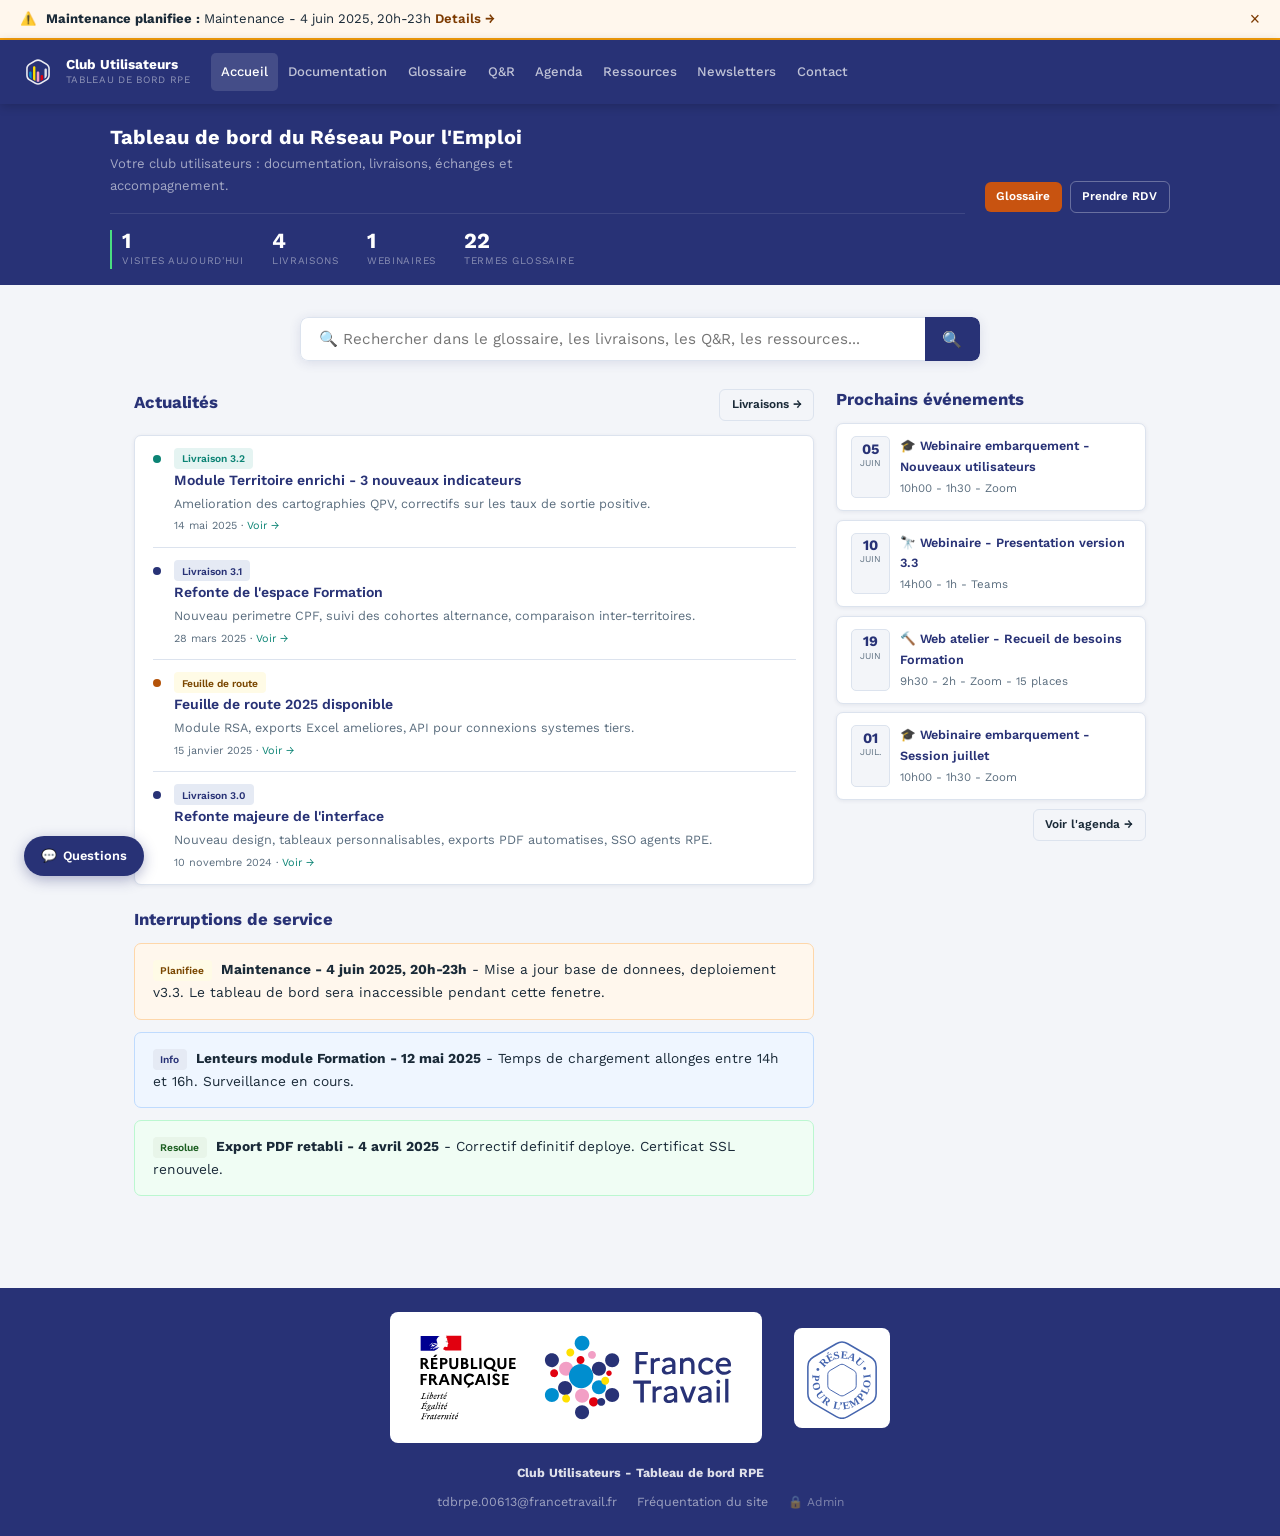
==== commit 0ce345a5: "fdf" ====
--- a/index.html
+++ b/index.html
@@ -1,3 +1,5 @@
+<script data-goatcounter="https://denisft.goatcounter.com/count"
+        async src="//gc.zgo.at/count.js"></script>
 <!DOCTYPE html>
 <html lang="fr">
 <head>
